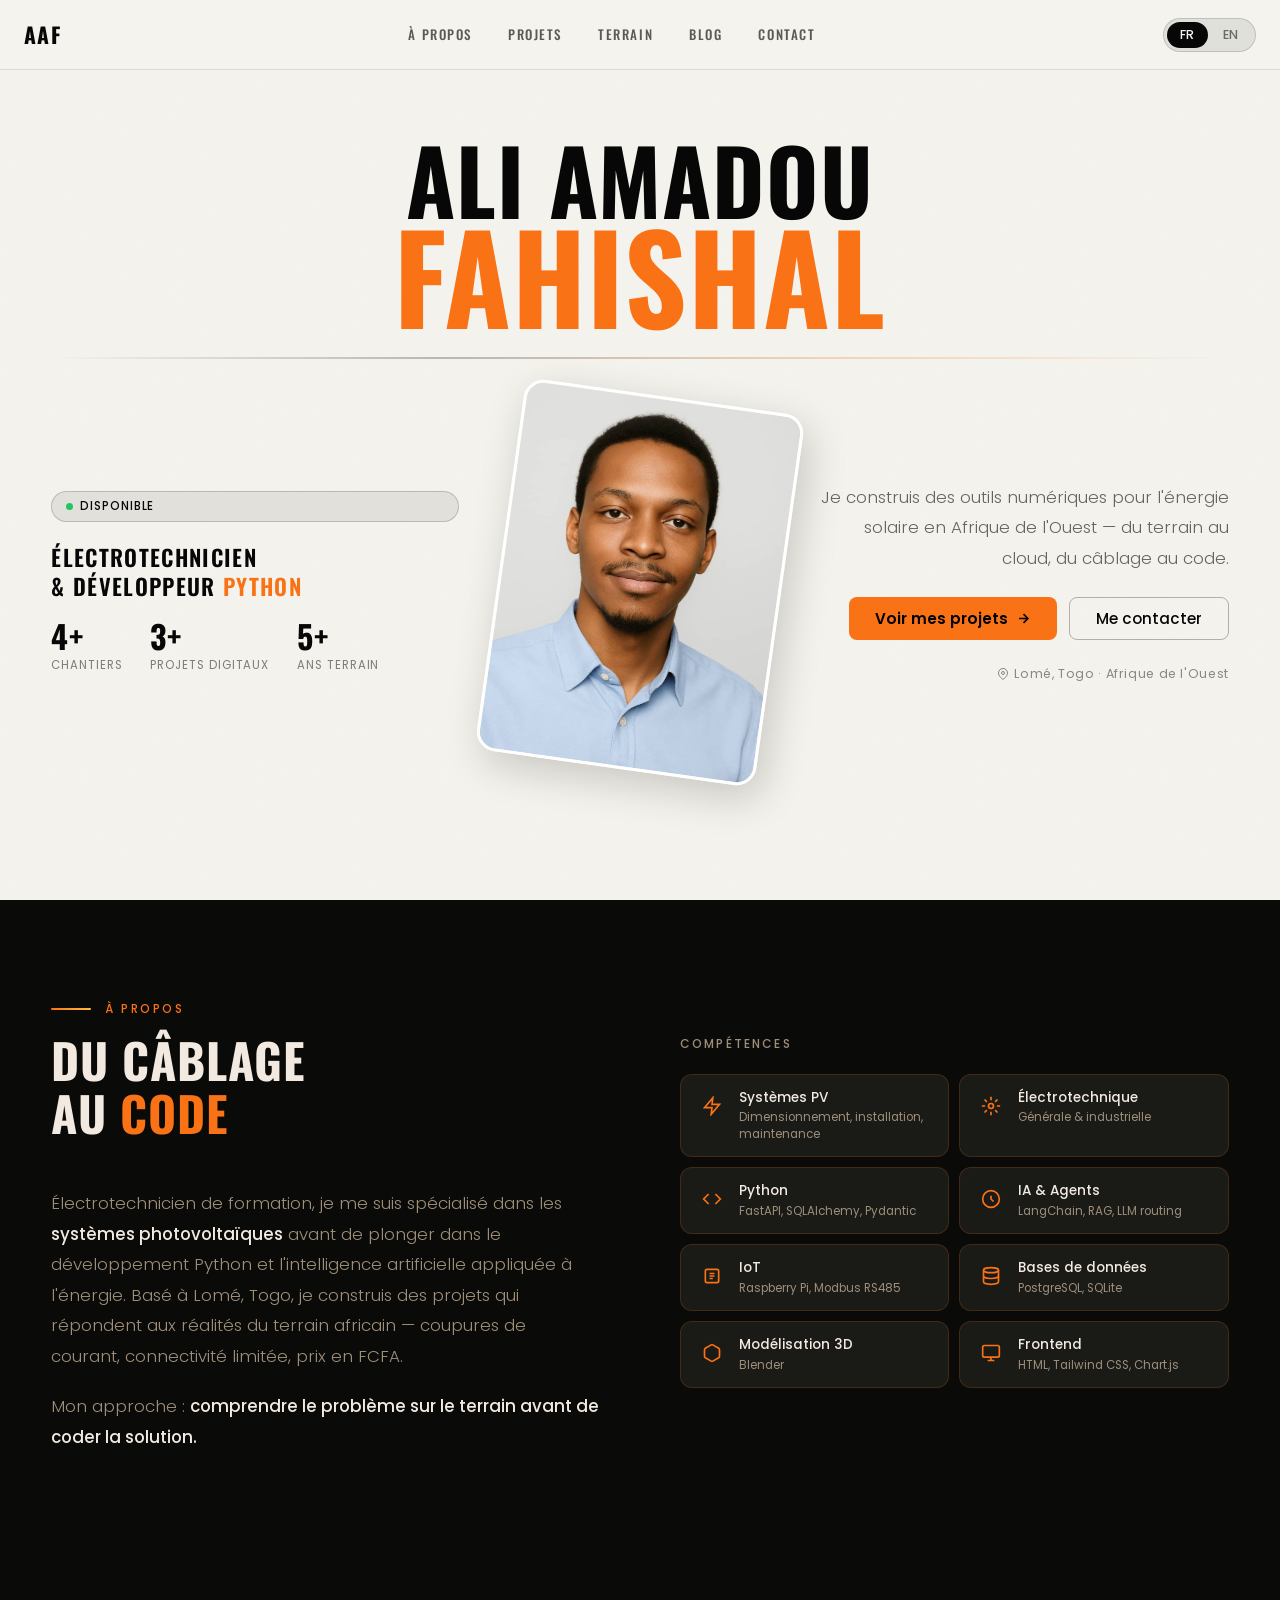
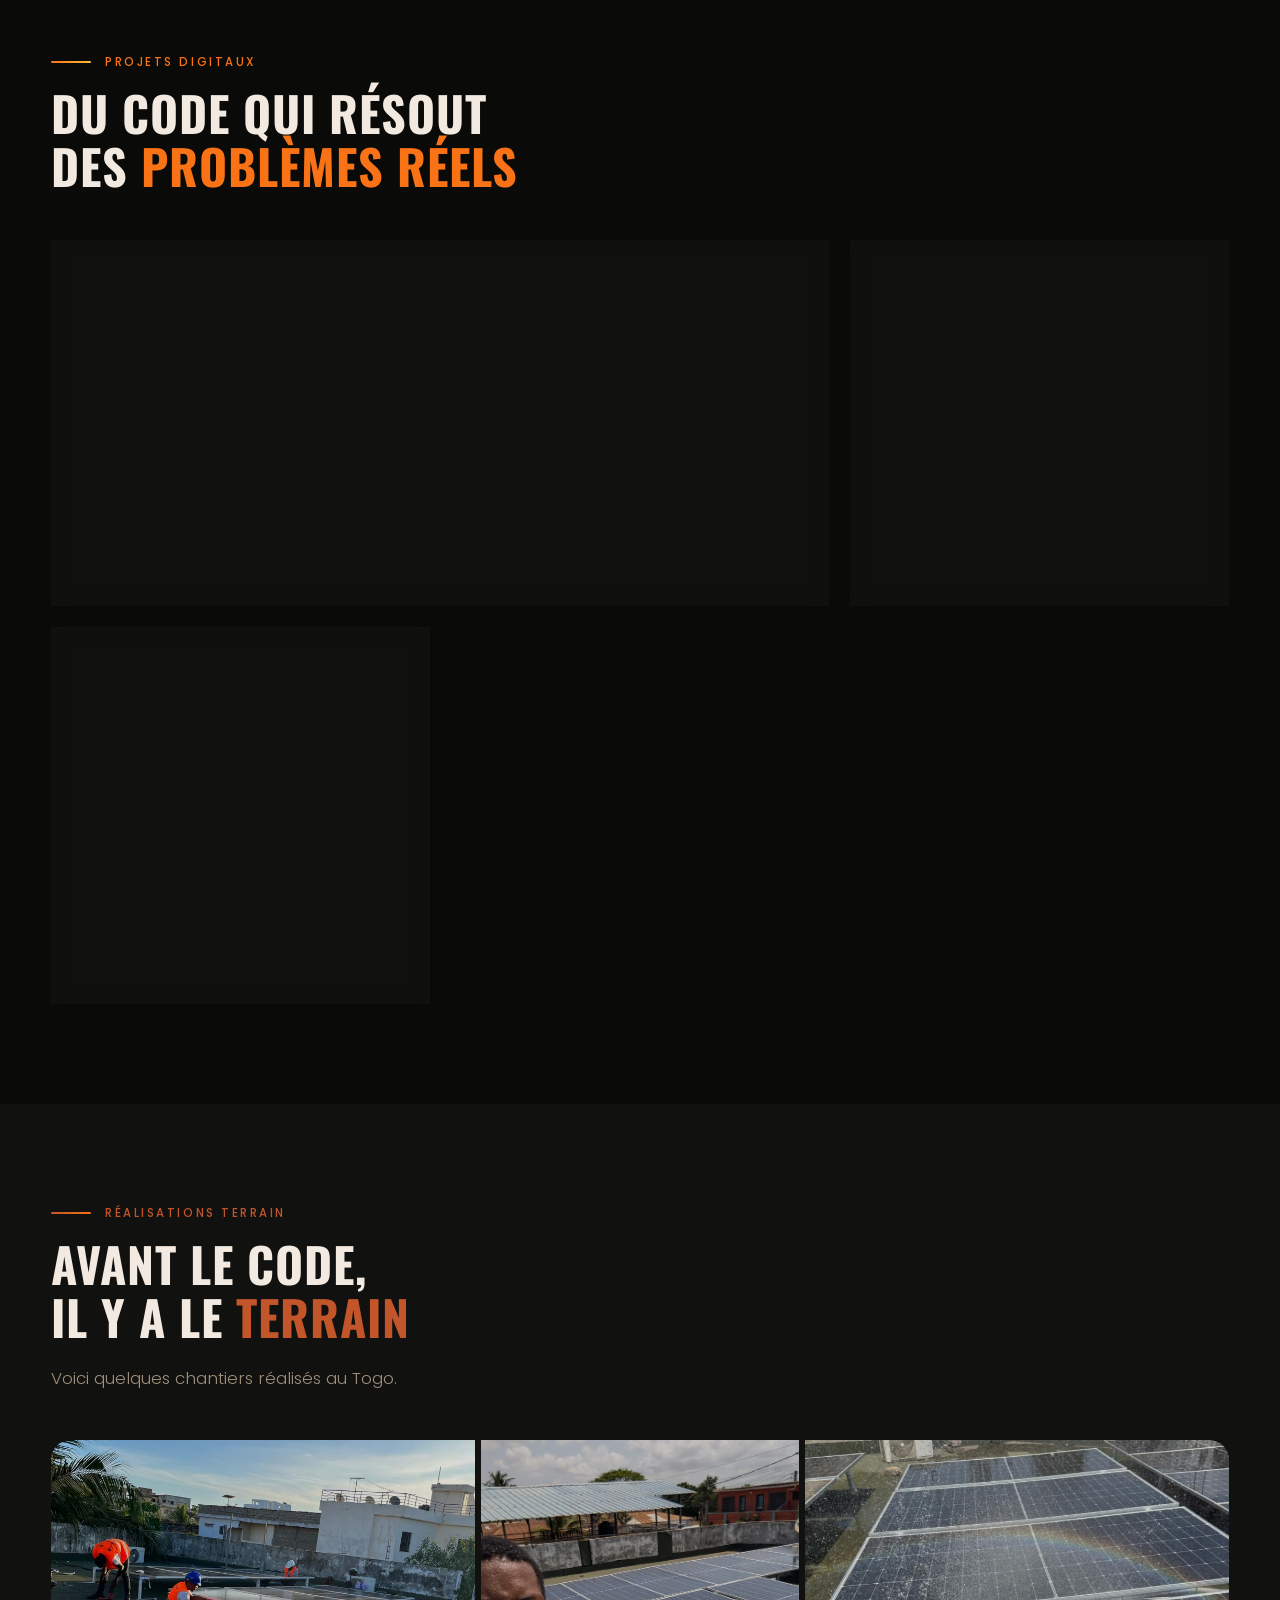
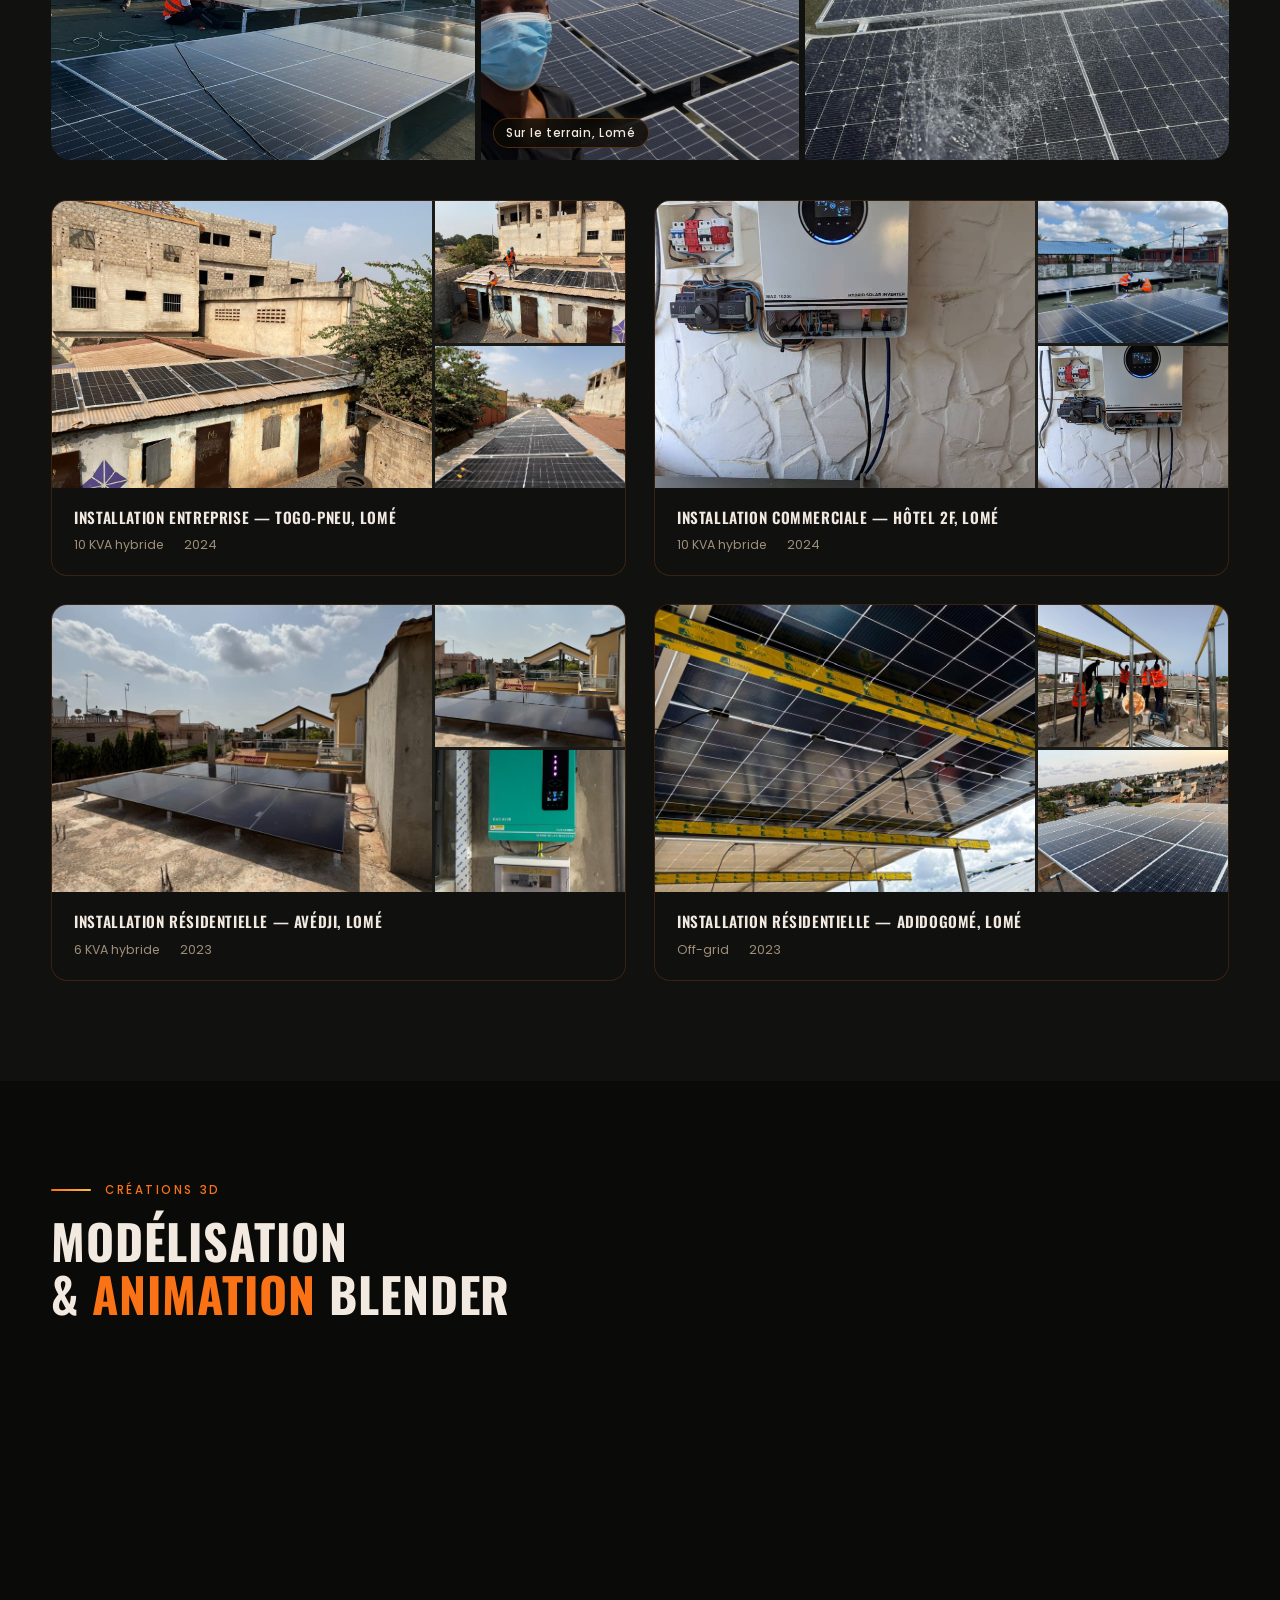
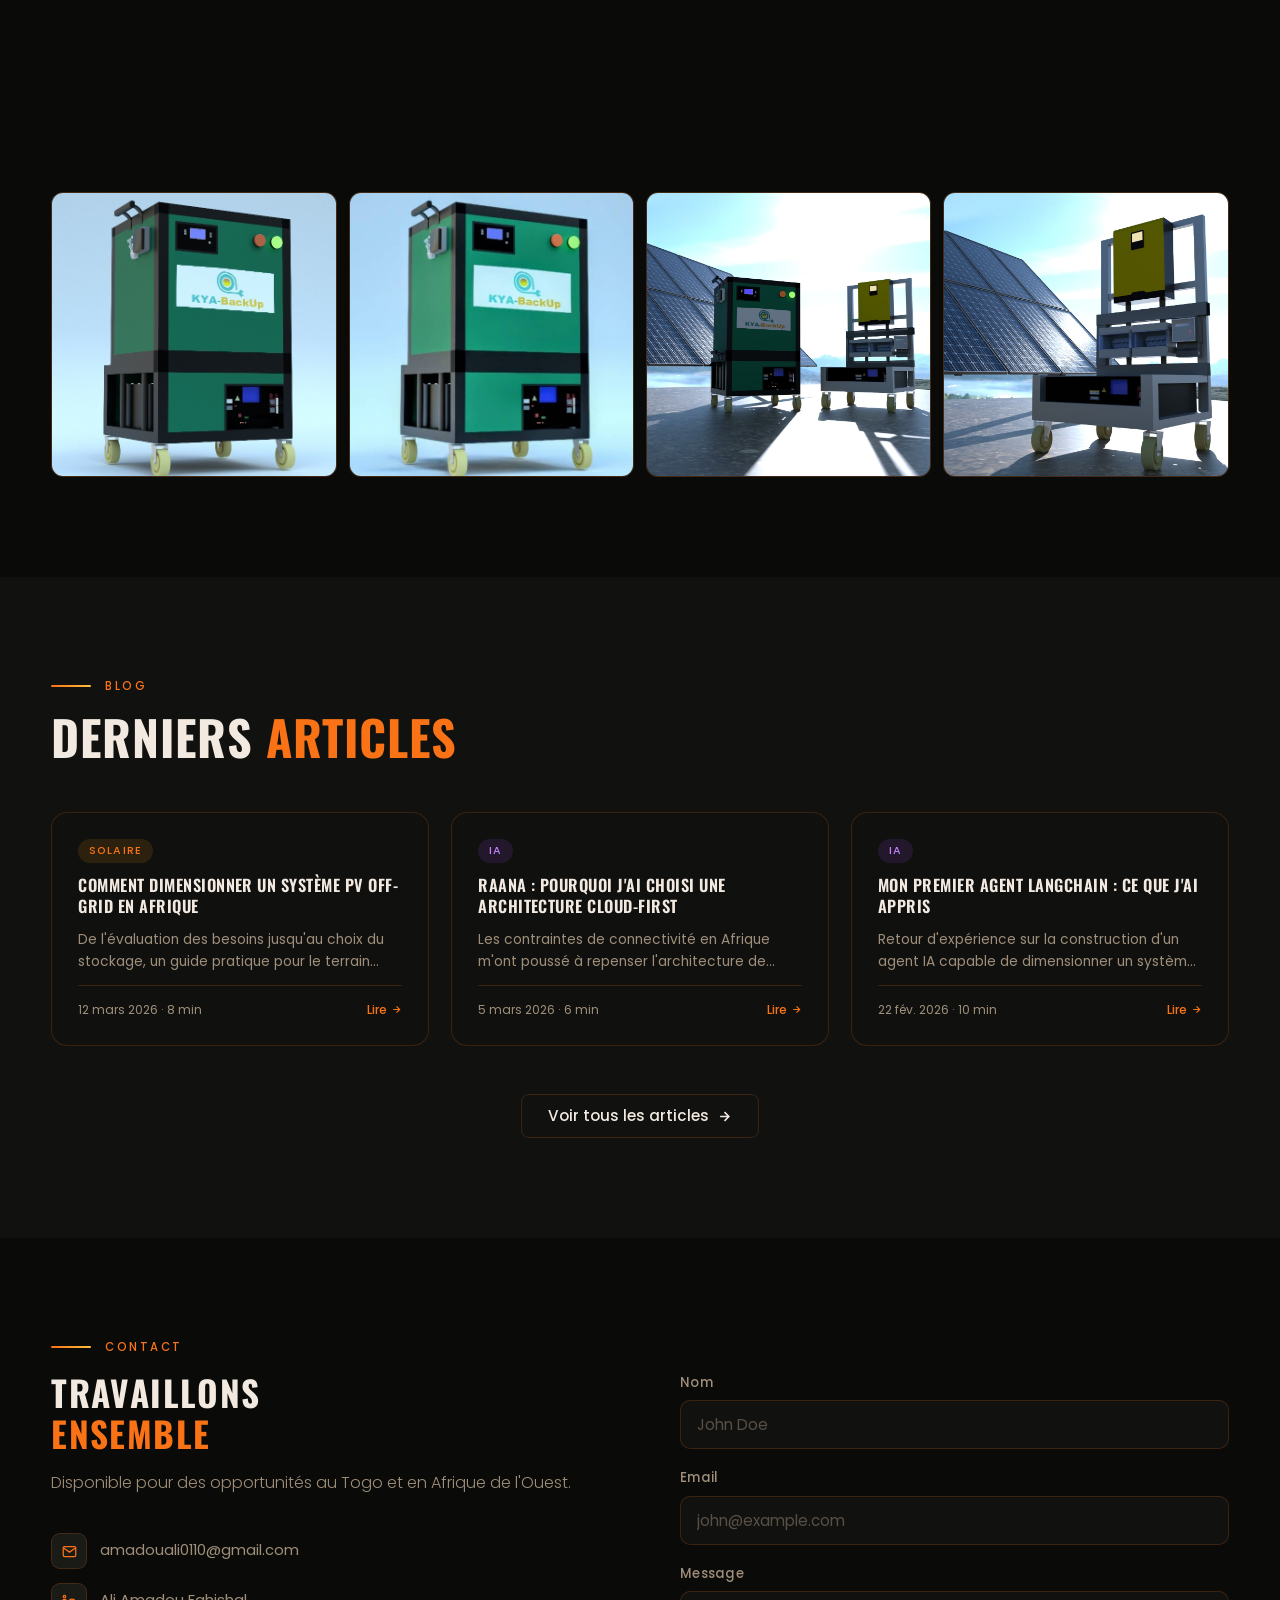
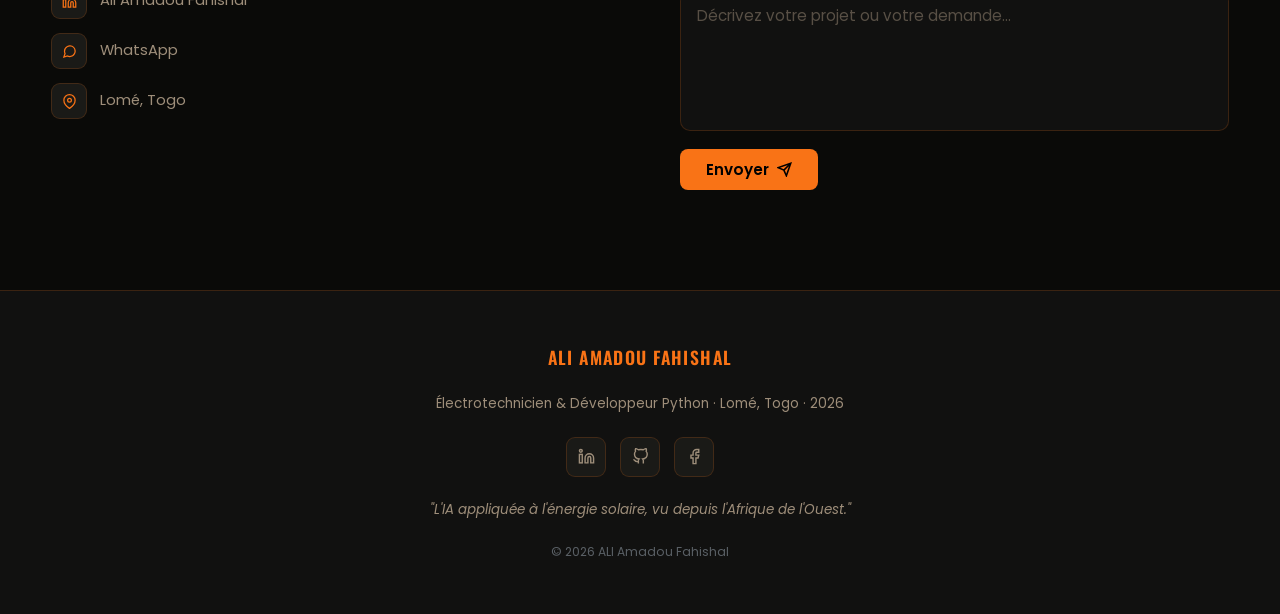
==== index.html @ b17b0069 "Refonte complète — design Nino, reorganisation assets - Design hero inspiré Nino : fond crème #F4F3E" ====
<!DOCTYPE html>
<html lang="fr">
<head>
  <meta charset="UTF-8">
  <meta name="viewport" content="width=device-width, initial-scale=1.0">
  <title>ALI Amadou Fahishal — Électrotechnicien & Développeur Python</title>
  <meta name="description" content="Portfolio de ALI Amadou Fahishal, électrotechnicien spécialisé en systèmes photovoltaïques et développeur Python/IA basé à Lomé, Togo.">
  <meta name="author" content="ALI Amadou Fahishal">
  <link rel="preconnect" href="https://fonts.googleapis.com">
  <link rel="preconnect" href="https://fonts.gstatic.com" crossorigin>
  <link href="https://fonts.googleapis.com/css2?family=Oswald:wght@400;500;600;700&family=Poppins:ital,wght@0,300;0,400;0,500;1,300&display=swap" rel="stylesheet">
  <link rel="stylesheet" href="assets/css/style.css">
  <link rel="icon" href="data:image/svg+xml,<svg xmlns='http://www.w3.org/2000/svg' viewBox='0 0 100 100'><text y='.9em' font-size='90'>⚡</text></svg>">
</head>
<body class="lang-fr">

  <!-- ======================================================
       NAVIGATION
       ====================================================== -->
  <nav class="nav" role="navigation" aria-label="Navigation principale">
    <div class="nav__inner">

      <a href="index.html" class="nav__logo" aria-label="Accueil ALI.AF">AAF</a>

      <!-- Liens desktop -->
      <ul class="nav__links" role="list">
        <li><a href="#about"    class="nav__link"><span class="fr">À propos</span><span class="en">About</span></a></li>
        <li><a href="#projects" class="nav__link"><span class="fr">Projets</span><span class="en">Projects</span></a></li>
        <li><a href="#terrain"  class="nav__link"><span class="fr">Terrain</span><span class="en">Field</span></a></li>
        <li><a href="blog.html" class="nav__link">Blog</a></li>
        <li><a href="#contact"  class="nav__link">Contact</a></li>
      </ul>

      <!-- Contrôles droits : langue + hamburger -->
      <div class="nav__actions">
        <div class="lang-toggle" role="group" aria-label="Choix de langue">
          <button class="lang-toggle__btn" data-lang="fr" aria-pressed="true">FR</button>
          <button class="lang-toggle__btn" data-lang="en" aria-pressed="false">EN</button>
        </div>
        <button class="nav__hamburger" aria-label="Ouvrir le menu" aria-expanded="false" aria-controls="mobile-menu">
          <span></span>
          <span></span>
          <span></span>
        </button>
      </div>

    </div>
  </nav>

  <!-- Menu mobile -->
  <div class="nav__mobile" id="mobile-menu" role="navigation" aria-label="Menu mobile">
    <a href="#about"    class="nav__link"><span class="fr">À propos</span><span class="en">About</span></a>
    <a href="#projects" class="nav__link"><span class="fr">Projets</span><span class="en">Projects</span></a>
    <a href="#terrain"  class="nav__link"><span class="fr">Terrain</span><span class="en">Field</span></a>
    <a href="blog.html" class="nav__link">Blog</a>
    <a href="#contact"  class="nav__link">Contact</a>
  </div>

  <main>

    <!-- ====================================================
         1. HERO
         ==================================================== -->
    <section id="hero" aria-label="Introduction">
      <div class="hero__visual" aria-hidden="true"></div>

      <div class="hero__container">

        <!-- NOM GÉANT centré — inspiré Nino -->
        <div class="hero__name-wrap">
          <h1 class="hero__name">
            <span class="hero__name-l1">ALI Amadou</span>
            <span class="hero__name-l2">Fahishal</span>
          </h1>
        </div>

        <!-- 3 colonnes : infos gauche | photo centre | desc droite -->
        <div class="hero__cols">

          <!-- Colonne gauche : badge + titre + stats -->
          <div class="hero__col hero__col--left">
            <span class="badge">
              <span class="dot" aria-hidden="true"></span>
              <span class="fr">Disponible</span>
              <span class="en">Available</span>
            </span>
            <p class="hero__role fr">Électrotechnicien<br>&amp; Développeur <span class="accent">Python</span></p>
            <p class="hero__role en">Electrical Engineer<br>&amp; Python <span class="accent">Developer</span></p>
            <div class="hero__stats" role="list">
              <div class="hero__stat" role="listitem">
                <div class="hero__stat-value">4+</div>
                <div class="hero__stat-label"><span class="fr">Chantiers</span><span class="en">Field projects</span></div>
              </div>
              <div class="hero__stat" role="listitem">
                <div class="hero__stat-value">3+</div>
                <div class="hero__stat-label"><span class="fr">Projets digitaux</span><span class="en">Digital projects</span></div>
              </div>
              <div class="hero__stat" role="listitem">
                <div class="hero__stat-value">5+</div>
                <div class="hero__stat-label"><span class="fr">Ans terrain</span><span class="en">Field years</span></div>
              </div>
            </div>
          </div>

          <!-- Colonne centre : photo portrait -->
          <div class="hero__col hero__col--center">
            <div class="hero__portrait">
              <img src="assets/images/profil.png"
                   alt="ALI Amadou Fahishal — Électrotechnicien &amp; Développeur Python"
                   loading="eager">
            </div>
          </div>

          <!-- Colonne droite : description + CTA -->
          <div class="hero__col hero__col--right">
            <p class="hero__subtitle">
              <span class="fr">Je construis des outils numériques pour l'énergie solaire en Afrique de l'Ouest — du terrain au cloud, du câblage au code.</span>
              <span class="en">I build digital tools for solar energy in West Africa — from the field to the cloud, from wiring to code.</span>
            </p>
            <div class="hero__actions">
              <a href="#projects" class="btn btn-primary">
                <span class="fr">Voir mes projets</span>
                <span class="en">View my projects</span>
                <svg width="15" height="15" viewBox="0 0 24 24" fill="none" stroke="currentColor" stroke-width="2.5" aria-hidden="true"><path d="M5 12h14M12 5l7 7-7 7"/></svg>
              </a>
              <a href="#contact" class="btn btn-secondary">
                <span class="fr">Me contacter</span>
                <span class="en">Contact me</span>
              </a>
            </div>
            <p class="hero__location">
              <svg width="12" height="12" viewBox="0 0 24 24" fill="none" stroke="currentColor" stroke-width="2" aria-hidden="true"><path d="M21 10c0 7-9 13-9 13s-9-6-9-13a9 9 0 0118 0z"/><circle cx="12" cy="10" r="3"/></svg>
              Lomé, Togo · Afrique de l'Ouest
            </p>
          </div>

        </div><!-- /.hero__cols -->

      </div>
    </section>

    <!-- ====================================================
         2. À PROPOS
         ==================================================== -->
    <section id="about" aria-label="À propos">
      <div class="container">

        <p class="section-label fade-up">
          <span class="fr">À propos</span>
          <span class="en">About</span>
        </p>

        <div class="about__grid">

          <!-- Texte de présentation -->
          <div>
            <h2 class="section-title fade-up">
              <span class="fr">Du câblage<br>au <span style="color:var(--orange)">code</span></span>
              <span class="en">From wiring<br>to <span style="color:var(--orange)">code</span></span>
            </h2>
            <div class="about__text fade-up">
              <p class="fr">Électrotechnicien de formation, je me suis spécialisé dans les <strong>systèmes photovoltaïques</strong> avant de plonger dans le développement Python et l'intelligence artificielle appliquée à l'énergie. Basé à Lomé, Togo, je construis des projets qui répondent aux réalités du terrain africain — coupures de courant, connectivité limitée, prix en FCFA.</p>
              <p class="fr">Mon approche : <strong>comprendre le problème sur le terrain avant de coder la solution.</strong></p>
              <p class="en">Trained as an electrical engineer, I specialized in <strong>photovoltaic systems</strong> before diving into Python development and AI applied to energy. Based in Lomé, Togo, I build projects that address African field realities — power cuts, limited connectivity, prices in CFA francs.</p>
              <p class="en">My approach: <strong>understand the problem in the field before coding the solution.</strong></p>
            </div>
          </div>

          <!-- Grille de compétences -->
          <div class="fade-up">
            <p class="about__skills-title">
              <span class="fr">Compétences</span>
              <span class="en">Skills</span>
            </p>
            <div class="skills-grid">

              <div class="skill-card">
                <span class="skill-card__icon" aria-hidden="true">
                  <svg width="20" height="20" viewBox="0 0 24 24" fill="none" stroke="currentColor" stroke-width="2"><path d="M13 2L3 14h9l-1 8 10-12h-9l1-8z"/></svg>
                </span>
                <div>
                  <div class="skill-card__name"><span class="fr">Systèmes PV</span><span class="en">PV Systems</span></div>
                  <div class="skill-card__sub"><span class="fr">Dimensionnement, installation, maintenance</span><span class="en">Sizing, installation, maintenance</span></div>
                </div>
              </div>

              <div class="skill-card">
                <span class="skill-card__icon" aria-hidden="true">
                  <svg width="20" height="20" viewBox="0 0 24 24" fill="none" stroke="currentColor" stroke-width="2"><circle cx="12" cy="12" r="3"/><path d="M12 1v4M12 19v4M4.22 4.22l2.83 2.83M16.95 16.95l2.83 2.83M1 12h4M19 12h4M4.22 19.78l2.83-2.83M16.95 7.05l2.83-2.83"/></svg>
                </span>
                <div>
                  <div class="skill-card__name"><span class="fr">Électrotechnique</span><span class="en">Electrical Eng.</span></div>
                  <div class="skill-card__sub"><span class="fr">Générale &amp; industrielle</span><span class="en">General &amp; industrial</span></div>
                </div>
              </div>

              <div class="skill-card">
                <span class="skill-card__icon" aria-hidden="true">
                  <svg width="20" height="20" viewBox="0 0 24 24" fill="none" stroke="currentColor" stroke-width="2"><polyline points="16 18 22 12 16 6"/><polyline points="8 6 2 12 8 18"/></svg>
                </span>
                <div>
                  <div class="skill-card__name">Python</div>
                  <div class="skill-card__sub">FastAPI, SQLAlchemy, Pydantic</div>
                </div>
              </div>

              <div class="skill-card">
                <span class="skill-card__icon" aria-hidden="true">
                  <svg width="20" height="20" viewBox="0 0 24 24" fill="none" stroke="currentColor" stroke-width="2"><path d="M12 2a10 10 0 100 20 10 10 0 000-20z"/><path d="M12 8v4l3 3"/></svg>
                </span>
                <div>
                  <div class="skill-card__name">IA &amp; Agents</div>
                  <div class="skill-card__sub">LangChain, RAG, LLM routing</div>
                </div>
              </div>

              <div class="skill-card">
                <span class="skill-card__icon" aria-hidden="true">
                  <svg width="20" height="20" viewBox="0 0 24 24" fill="none" stroke="currentColor" stroke-width="2"><rect x="4" y="4" width="16" height="16" rx="2"/><path d="M9 9h6M9 12h6M9 15h4"/></svg>
                </span>
                <div>
                  <div class="skill-card__name">IoT</div>
                  <div class="skill-card__sub">Raspberry Pi, Modbus RS485</div>
                </div>
              </div>

              <div class="skill-card">
                <span class="skill-card__icon" aria-hidden="true">
                  <svg width="20" height="20" viewBox="0 0 24 24" fill="none" stroke="currentColor" stroke-width="2"><ellipse cx="12" cy="5" rx="9" ry="3"/><path d="M21 12c0 1.66-4 3-9 3s-9-1.34-9-3"/><path d="M3 5v14c0 1.66 4 3 9 3s9-1.34 9-3V5"/></svg>
                </span>
                <div>
                  <div class="skill-card__name"><span class="fr">Bases de données</span><span class="en">Databases</span></div>
                  <div class="skill-card__sub">PostgreSQL, SQLite</div>
                </div>
              </div>

              <div class="skill-card">
                <span class="skill-card__icon" aria-hidden="true">
                  <svg width="20" height="20" viewBox="0 0 24 24" fill="none" stroke="currentColor" stroke-width="2"><path d="M21 16V8a2 2 0 00-1-1.73l-7-4a2 2 0 00-2 0l-7 4A2 2 0 003 8v8a2 2 0 001 1.73l7 4a2 2 0 002 0l7-4A2 2 0 0021 16z"/></svg>
                </span>
                <div>
                  <div class="skill-card__name"><span class="fr">Modélisation 3D</span><span class="en">3D Modeling</span></div>
                  <div class="skill-card__sub">Blender</div>
                </div>
              </div>

              <div class="skill-card">
                <span class="skill-card__icon" aria-hidden="true">
                  <svg width="20" height="20" viewBox="0 0 24 24" fill="none" stroke="currentColor" stroke-width="2"><rect x="2" y="3" width="20" height="14" rx="2"/><path d="M8 21h8M12 17v4"/></svg>
                </span>
                <div>
                  <div class="skill-card__name">Frontend</div>
                  <div class="skill-card__sub">HTML, Tailwind CSS, Chart.js</div>
                </div>
              </div>

            </div>
          </div>

        </div>
      </div>
    </section>

    <!-- ====================================================
         3. PROJETS DIGITAUX
         ==================================================== -->
    <section id="projects" aria-label="Projets digitaux">
      <div class="container">

        <p class="section-label fade-up">
          <span class="fr">Projets digitaux</span>
          <span class="en">Digital Projects</span>
        </p>
        <h2 class="section-title fade-up">
          <span class="fr">Du code qui résout<br>des <span style="color:var(--orange)">problèmes réels</span></span>
          <span class="en">Code that solves<br><span style="color:var(--orange)">real problems</span></span>
        </h2>

        <div class="projects-grid">

          <!-- Carte vedette — RAANA (2 colonnes) -->
          <article class="card project-card project-card--featured fade-up">
            <div class="project-card__header">
              <div class="project-icon" aria-hidden="true">
                <svg width="22" height="22" viewBox="0 0 24 24" fill="none" stroke="currentColor" stroke-width="2"><path d="M22 12h-4l-3 9L9 3l-3 9H2"/></svg>
              </div>
              <span class="badge">
                <span class="fr">IoT SaaS · En développement</span>
                <span class="en">IoT SaaS · In development</span>
              </span>
            </div>
            <h3 class="project-card__title">Raana Africa</h3>
            <p class="project-card__desc">
              <span class="fr">Plateforme de monitoring solaire et maintenance prédictive pour techniciens en Afrique de l'Ouest. Collecte de données temps réel depuis les onduleurs via Modbus RS485, tableaux de bord analytiques et alertes intelligentes.</span>
              <span class="en">Solar monitoring platform and predictive maintenance for technicians in West Africa. Real-time data collection from inverters via Modbus RS485, analytical dashboards and smart alerts.</span>
            </p>
            <div class="project-card__stack">
              <span class="stack-tag">FastAPI</span>
              <span class="stack-tag">PostgreSQL</span>
              <span class="stack-tag">Raspberry Pi</span>
              <span class="stack-tag">Modbus RS485</span>
              <span class="stack-tag">Scikit-learn</span>
            </div>
            <div class="project-card__links">
              <span class="project-link project-link--soon" aria-label="Démo bientôt disponible">
                <span class="fr">Bientôt</span><span class="en">Coming soon</span>
              </span>
              <a href="https://github.com/ali-fahishal" class="project-link" target="_blank" rel="noopener noreferrer">
                GitHub
                <svg width="13" height="13" viewBox="0 0 24 24" fill="none" stroke="currentColor" stroke-width="2.5" aria-hidden="true"><path d="M5 12h14M12 5l7 7-7 7"/></svg>
              </a>
            </div>
          </article>

          <!-- Carte — Agent PV -->
          <article class="card project-card fade-up">
            <div class="project-card__header">
              <div class="project-icon project-icon--purple" aria-hidden="true">
                <svg width="22" height="22" viewBox="0 0 24 24" fill="none" stroke="currentColor" stroke-width="2"><circle cx="12" cy="12" r="3"/><path d="M12 1v4M12 19v4M4.22 4.22l2.83 2.83M16.95 16.95l2.83 2.83M1 12h4M19 12h4M4.22 19.78l2.83-2.83M16.95 7.05l2.83-2.83"/></svg>
              </div>
              <span class="badge badge--purple">
                <span class="fr">IA · En développement</span>
                <span class="en">AI · In development</span>
              </span>
            </div>
            <h3 class="project-card__title">Agent PV</h3>
            <p class="project-card__desc">
              <span class="fr">Agent IA pour le dimensionnement de systèmes photovoltaïques. Routing hybride : Ollama → Groq → Claude Sonnet selon la complexité de la requête.</span>
              <span class="en">AI agent for photovoltaic system sizing. Hybrid routing: Ollama → Groq → Claude Sonnet based on query complexity.</span>
            </p>
            <div class="project-card__stack">
              <span class="stack-tag">FastAPI</span>
              <span class="stack-tag">LangChain</span>
              <span class="stack-tag">RAG</span>
              <span class="stack-tag">ChromaDB</span>
            </div>
            <div class="project-card__links">
              <a href="https://github.com/ali-fahishal" class="project-link" target="_blank" rel="noopener noreferrer">
                GitHub
                <svg width="13" height="13" viewBox="0 0 24 24" fill="none" stroke="currentColor" stroke-width="2.5" aria-hidden="true"><path d="M5 12h14M12 5l7 7-7 7"/></svg>
              </a>
            </div>
          </article>

          <!-- Carte — SolarDim Pro -->
          <article class="card project-card fade-up">
            <div class="project-card__header">
              <div class="project-icon project-icon--green" aria-hidden="true">
                <svg width="22" height="22" viewBox="0 0 24 24" fill="none" stroke="currentColor" stroke-width="2"><circle cx="12" cy="12" r="5"/><path d="M12 1v2M12 21v2M4.22 4.22l1.42 1.42M18.36 18.36l1.42 1.42M1 12h2M21 12h2M4.22 19.78l1.42-1.42M18.36 5.64l1.42-1.42"/></svg>
              </div>
              <span class="badge badge--green">Proof of concept</span>
            </div>
            <h3 class="project-card__title">Raana-Dim</h3>
            <p class="project-card__desc">
              <span class="fr">Outil de dimensionnement PV avec analyse de factures CEET par vision IA et données météo PVGIS.</span>
              <span class="en">PV sizing tool with CEET invoice analysis via AI vision and PVGIS weather data.</span>
            </p>
            <div class="project-card__stack">
              <span class="stack-tag">Streamlit</span>
              <span class="stack-tag">LangGraph</span>
              <span class="stack-tag">Groq</span>
              <span class="stack-tag">PVGIS API</span>
            </div>
            <div class="project-card__links">
              <span class="project-link project-link--soon" aria-label="Démo bientôt disponible">
                <span class="fr">Bientôt</span><span class="en">Coming soon</span>
              </span>
              <a href="https://github.com/ali-fahishal" class="project-link" target="_blank" rel="noopener noreferrer">
                GitHub
                <svg width="13" height="13" viewBox="0 0 24 24" fill="none" stroke="currentColor" stroke-width="2.5" aria-hidden="true"><path d="M5 12h14M12 5l7 7-7 7"/></svg>
              </a>
            </div>
          </article>

        </div>
      </div>
    </section>

    <!-- ====================================================
         4. RÉALISATIONS TERRAIN
         ==================================================== -->
    <section id="terrain" aria-label="Réalisations terrain">
      <div class="container">

        <p class="section-label fade-up">
          <span class="fr">Réalisations terrain</span>
          <span class="en">Field Work</span>
        </p>
        <h2 class="section-title fade-up">
          <span class="fr">Avant le code,<br>il y a le <span style="color:var(--orange)">terrain</span></span>
          <span class="en">Before the code,<br>there's the <span style="color:var(--orange)">field</span></span>
        </h2>
        <p class="terrain__intro fade-up">
          <span class="fr">Voici quelques chantiers réalisés au Togo.</span>
          <span class="en">Here are some projects completed in Togo.</span>
        </p>

        <!-- Bannière terrain — coucher de soleil + portrait -->
        <div class="terrain__banner fade-up">
          <div class="terrain__banner-photo">
            <img src="assets/images/terrain/equipe-montage-palmier.jpg"
                 alt="Équipe au travail sur un chantier solaire à Lomé"
                 loading="lazy">
          </div>
          <div class="terrain__banner-photo terrain__banner-photo--portrait">
            <img src="assets/images/terrain/portrait-chantier.jpg"
                 alt="Ali Amadou Fahishal sur chantier solaire"
                 loading="lazy">
            <div class="terrain__banner-label">
              <span class="fr">Sur le terrain, Lomé</span>
              <span class="en">In the field, Lomé</span>
            </div>
          </div>
          <div class="terrain__banner-photo">
            <img src="assets/images/terrain/nettoyage-arc-en-ciel.jpg"
                 alt="Nettoyage de panneaux solaires avec arc-en-ciel"
                 loading="lazy">
          </div>
        </div>

        <div class="chantiers-grid">

          <!-- Chantier 1 — TOGO-Pneu -->
          <article class="chantier-card fade-up">
            <div class="chantier-card__gallery" aria-label="Galerie photos Togo-Pneu">
              <div class="chantier-card__gallery-item">
                <img src="assets/images/solaires/togopneu/projetTogopneu1.jpg"
                     alt="Installation solaire Togo-Pneu — vue principale"
                     data-lightbox="assets/images/solaires/togopneu/projetTogopneu1.jpg"
                     loading="lazy">
              </div>
              <div class="chantier-card__gallery-item">
                <img src="assets/images/solaires/togopneu/projettogopneu2.jpg"
                     alt="Installation solaire Togo-Pneu — détail"
                     data-lightbox="assets/images/solaires/togopneu/projettogopneu2.jpg"
                     loading="lazy">
              </div>
              <div class="chantier-card__gallery-item">
                <img src="assets/images/solaires/togopneu/projettogopneu3.jpg"
                     alt="Installation solaire Togo-Pneu — armoire électrique"
                     data-lightbox="assets/images/solaires/togopneu/projettogopneu3.jpg"
                     loading="lazy">
              </div>
            </div>
            <div class="chantier-card__info">
              <h3 class="chantier-card__title">
                <span class="fr">Installation entreprise — TOGO-Pneu, Lomé</span>
                <span class="en">Company installation — TOGO-Pneu, Lomé</span>
              </h3>
              <div class="chantier-card__meta">
                <span>10 KVA hybride</span>
                <span>2024</span>
              </div>
            </div>
          </article>

          <!-- Chantier 2 — Hôtel 2F -->
          <article class="chantier-card fade-up">
            <div class="chantier-card__gallery" aria-label="Galerie photos Hôtel 2F">
              <div class="chantier-card__gallery-item">
                <img src="assets/images/solaires/hotel2F/img-acceuil.jpg"
                     alt="Installation solaire Hôtel 2F — vue principale"
                     data-lightbox="assets/images/solaires/hotel2F/img-acceuil.jpg"
                     loading="lazy">
              </div>
              <div class="chantier-card__gallery-item">
                <img src="assets/images/solaires/hotel2F/img-acceuil1.jpg"
                     alt="Installation solaire Hôtel 2F — panneaux"
                     data-lightbox="assets/images/solaires/hotel2F/img-acceuil1.jpg"
                     loading="lazy">
              </div>
              <div class="chantier-card__gallery-item">
                <img src="assets/images/solaires/hotel2F/projethotel2F2.jpg"
                     alt="Installation solaire Hôtel 2F — détail onduleur"
                     data-lightbox="assets/images/solaires/hotel2F/projethotel2F2.jpg"
                     loading="lazy">
              </div>
            </div>
            <div class="chantier-card__info">
              <h3 class="chantier-card__title">
                <span class="fr">Installation commerciale — Hôtel 2F, Lomé</span>
                <span class="en">Commercial installation — Hotel 2F, Lomé</span>
              </h3>
              <div class="chantier-card__meta">
                <span>10 KVA hybride</span>
                <span>2024</span>
              </div>
            </div>
          </article>

          <!-- Chantier 3 — Avédji -->
          <article class="chantier-card fade-up">
            <div class="chantier-card__gallery" aria-label="Galerie photos Avédji">
              <div class="chantier-card__gallery-item">
                <img src="assets/images/solaires/avedji/projetAvedi1.jpg"
                     alt="Installation résidentielle Avédji — vue principale"
                     data-lightbox="assets/images/solaires/avedji/projetAvedi1.jpg"
                     loading="lazy">
              </div>
              <div class="chantier-card__gallery-item">
                <img src="assets/images/solaires/avedji/projetAvedji2.jpg"
                     alt="Installation résidentielle Avédji — panneaux sur toit"
                     data-lightbox="assets/images/solaires/avedji/projetAvedji2.jpg"
                     loading="lazy">
              </div>
              <div class="chantier-card__gallery-item">
                <img src="assets/images/solaires/avedji/projetAvedji3.jpg"
                     alt="Installation résidentielle Avédji — armoire"
                     data-lightbox="assets/images/solaires/avedji/projetAvedji3.jpg"
                     loading="lazy">
              </div>
            </div>
            <div class="chantier-card__info">
              <h3 class="chantier-card__title">
                <span class="fr">Installation résidentielle — Avédji, Lomé</span>
                <span class="en">Residential installation — Avédji, Lomé</span>
              </h3>
              <div class="chantier-card__meta">
                <span>6 KVA hybride</span>
                <span>2023</span>
              </div>
            </div>
          </article>

          <!-- Chantier 4 — Adidogomé -->
          <article class="chantier-card fade-up">
            <div class="chantier-card__gallery" aria-label="Galerie photos Adidogomé">
              <div class="chantier-card__gallery-item">
                <img src="assets/images/solaires/adidogome/projetadidogome1.jpg"
                     alt="Installation résidentielle Adidogomé — vue principale"
                     data-lightbox="assets/images/solaires/adidogome/projetadidogome1.jpg"
                     loading="lazy">
              </div>
              <div class="chantier-card__gallery-item">
                <img src="assets/images/solaires/adidogome/projetadidogome2.jpg"
                     alt="Installation résidentielle Adidogomé — détail"
                     data-lightbox="assets/images/solaires/adidogome/projetadidogome2.jpg"
                     loading="lazy">
              </div>
              <div class="chantier-card__gallery-item">
                <img src="assets/images/solaires/zanguera/projetzanguera1.jpg"
                     alt="Installation Zanguera — vue terrain"
                     data-lightbox="assets/images/solaires/zanguera/projetzanguera1.jpg"
                     loading="lazy">
              </div>
            </div>
            <div class="chantier-card__info">
              <h3 class="chantier-card__title">
                <span class="fr">Installation résidentielle — Adidogomé, Lomé</span>
                <span class="en">Residential installation — Adidogomé, Lomé</span>
              </h3>
              <div class="chantier-card__meta">
                <span>Off-grid</span>
                <span>2023</span>
              </div>
            </div>
          </article>

        </div>
      </div>
    </section>

    <!-- ====================================================
         5. CRÉATIONS 3D
         ==================================================== -->
    <section id="creations3d" aria-label="Créations 3D">
      <div class="container">

        <p class="section-label fade-up">
          <span class="fr">Créations 3D</span>
          <span class="en">3D Creations</span>
        </p>
        <h2 class="section-title fade-up">
          <span class="fr">Modélisation<br>&amp; <span style="color:var(--orange)">Animation</span> Blender</span>
          <span class="en">3D Modeling<br>&amp; <span style="color:var(--orange)">Animation</span></span>
        </h2>

        <!-- Vidéos -->
        <div class="creations-layout">

          <!-- Vidéo 1 — KYA-BackUp demo -->
          <div class="video-card fade-up">
            <video class="video-card__video" autoplay muted loop playsinline>
              <source src="assets/videos/kya-backup-demo-1.mp4" type="video/mp4">
            </video>
            <div class="video-card__info">
              <h3 class="video-card__title">
                <span class="fr">KYA-BackUp — Animation 3D</span>
                <span class="en">KYA-BackUp — 3D Animation</span>
              </h3>
              <p class="video-card__desc">
                <span class="fr">Modélisation Blender d'un système de backup solaire portable sur roulettes — conçu pour les entreprises togolaises face aux coupures d'électricité.</span>
                <span class="en">Blender modeling of a portable solar backup system on wheels — designed for Togolese businesses facing power outages.</span>
              </p>
            </div>
          </div>

          <!-- Vidéo 2 — KYA-BackUp vue extérieure -->
          <div class="video-card fade-up">
            <video class="video-card__video" autoplay muted loop playsinline>
              <source src="assets/videos/kya-backup-demo-2.mp4" type="video/mp4">
            </video>
            <div class="video-card__info">
              <h3 class="video-card__title">
                <span class="fr">Nettoyeur automatique de modules  — Scène solaire</span>
                <span class="en">KYA-BackUp — Solar Scene</span>
              </h3>
              <p class="video-card__desc">
                <span class="fr">Vue extérieure du système KYA-BackUp intégré sur site photovoltaïque — rendu réaliste Cycles.</span>
                <span class="en">Outdoor view of the KYA-BackUp system integrated on a photovoltaic site — realistic Cycles render.</span>
              </p>
            </div>
          </div>


        </div>

        <!-- Galerie images 3D — Renders KYA-BackUp -->
        <div class="gallery-3d">
          <div class="gallery-3d__item">
            <img src="assets/images/3D/kya-backup-studio-1.jpg"
                 alt="KYA-BackUp — render studio vue 3/4"
                 data-lightbox="assets/images/3D/kya-backup-studio-1.jpg"
                 loading="lazy">
          </div>
          <div class="gallery-3d__item">
            <img src="assets/images/3D/kya-backup-studio-2.jpg"
                 alt="KYA-BackUp — render studio face"
                 data-lightbox="assets/images/3D/kya-backup-studio-2.jpg"
                 loading="lazy">
          </div>
          <div class="gallery-3d__item">
            <img src="assets/images/3D/kya-backup-outdoor-duo.jpg"
                 alt="KYA-BackUp — les deux systèmes sur site solaire"
                 data-lightbox="assets/images/3D/kya-backup-outdoor-duo.jpg"
                 loading="lazy">
          </div>
          <div class="gallery-3d__item">
            <img src="assets/images/3D/kya-backup-solar-bg.jpg"
                 alt="KYA-BackUp — intégration sur site photovoltaïque"
                 data-lightbox="assets/images/3D/kya-backup-solar-bg.jpg"
                 loading="lazy">
          </div>
        </div>

      </div>
    </section>

    <!-- ====================================================
         6. BLOG — Aperçu 3 derniers articles
         ==================================================== -->
    <section id="blog" aria-label="Blog">
      <div class="container">

        <p class="section-label fade-up">Blog</p>
        <h2 class="section-title fade-up">
          <span class="fr">Derniers <span style="color:var(--orange)">articles</span></span>
          <span class="en">Latest <span style="color:var(--orange)">articles</span></span>
        </h2>

        <div class="blog-grid">

          <a href="article.html" class="article-card fade-up" style="text-decoration:none; color:inherit;">
            <span class="article-card__category cat-solaire">Solaire</span>
            <h3 class="article-card__title">
              <span class="fr">Comment dimensionner un système PV off-grid en Afrique</span>
              <span class="en">How to size an off-grid PV system in Africa</span>
            </h3>
            <p class="article-card__excerpt">
              <span class="fr">De l'évaluation des besoins jusqu'au choix du stockage, un guide pratique pour le terrain africain.</span>
              <span class="en">From energy needs assessment to storage selection, a practical guide for African field conditions.</span>
            </p>
            <div class="article-card__meta">
              <span>12 mars 2026 · 8 min</span>
              <span class="article-card__read">
                <span class="fr">Lire</span><span class="en">Read</span>
                <svg width="11" height="11" viewBox="0 0 24 24" fill="none" stroke="currentColor" stroke-width="2.5" aria-hidden="true"><path d="M5 12h14M12 5l7 7-7 7"/></svg>
              </span>
            </div>
          </a>

          <a href="article.html" class="article-card fade-up" style="text-decoration:none; color:inherit;">
            <span class="article-card__category cat-ia">IA</span>
            <h3 class="article-card__title">
              <span class="fr">RAANA : pourquoi j'ai choisi une architecture cloud-first</span>
              <span class="en">RAANA: why I chose a cloud-first architecture</span>
            </h3>
            <p class="article-card__excerpt">
              <span class="fr">Les contraintes de connectivité en Afrique m'ont poussé à repenser l'architecture de RAANA de fond en comble.</span>
              <span class="en">Connectivity constraints in Africa pushed me to rethink RAANA's architecture from the ground up.</span>
            </p>
            <div class="article-card__meta">
              <span>5 mars 2026 · 6 min</span>
              <span class="article-card__read">
                <span class="fr">Lire</span><span class="en">Read</span>
                <svg width="11" height="11" viewBox="0 0 24 24" fill="none" stroke="currentColor" stroke-width="2.5" aria-hidden="true"><path d="M5 12h14M12 5l7 7-7 7"/></svg>
              </span>
            </div>
          </a>

          <a href="article.html" class="article-card fade-up" style="text-decoration:none; color:inherit;">
            <span class="article-card__category cat-ia">IA</span>
            <h3 class="article-card__title">
              <span class="fr">Mon premier agent LangChain : ce que j'ai appris</span>
              <span class="en">My first LangChain agent: what I learned</span>
            </h3>
            <p class="article-card__excerpt">
              <span class="fr">Retour d'expérience sur la construction d'un agent IA capable de dimensionner un système PV via dialogue.</span>
              <span class="en">Feedback on building an AI agent capable of sizing a PV system through dialogue.</span>
            </p>
            <div class="article-card__meta">
              <span>22 fév. 2026 · 10 min</span>
              <span class="article-card__read">
                <span class="fr">Lire</span><span class="en">Read</span>
                <svg width="11" height="11" viewBox="0 0 24 24" fill="none" stroke="currentColor" stroke-width="2.5" aria-hidden="true"><path d="M5 12h14M12 5l7 7-7 7"/></svg>
              </span>
            </div>
          </a>

        </div>

        <div class="blog-cta fade-up">
          <a href="blog.html" class="btn btn-secondary">
            <span class="fr">Voir tous les articles</span>
            <span class="en">View all articles</span>
            <svg width="15" height="15" viewBox="0 0 24 24" fill="none" stroke="currentColor" stroke-width="2.5" aria-hidden="true"><path d="M5 12h14M12 5l7 7-7 7"/></svg>
          </a>
        </div>

      </div>
    </section>

    <!-- ====================================================
         7. CONTACT
         ==================================================== -->
    <section id="contact" aria-label="Contact">
      <div class="container">

        <p class="section-label fade-up">Contact</p>

        <div class="contact-grid">

          <!-- Informations de contact -->
          <div class="fade-up">
            <h2 class="contact__info-title">
              <span class="fr">Travaillons<br><span style="color:var(--orange)">ensemble</span></span>
              <span class="en">Let's work<br><span style="color:var(--orange)">together</span></span>
            </h2>
            <p class="contact__info-text">
              <span class="fr">Disponible pour des opportunités au Togo  et en Afrique de l'Ouest.</span>
              <span class="en">Available for opportunities in Togo (Kara, Kpalimé) and West Africa.</span>
            </p>

            <div class="contact__links">

              <a href="mailto:contact@ali-fahishal.com" class="contact__link-item">
                <div class="contact__link-icon" aria-hidden="true">
                  <svg width="15" height="15" viewBox="0 0 24 24" fill="none" stroke="currentColor" stroke-width="2"><path d="M4 4h16c1.1 0 2 .9 2 2v12c0 1.1-.9 2-2 2H4c-1.1 0-2-.9-2-2V6c0-1.1.9-2 2-2z"/><polyline points="22,6 12,13 2,6"/></svg>
                </div>
                amadouali0110@gmail.com
              </a>

              <a href="https://linkedin.com/in/ali-fahishal" class="contact__link-item" target="_blank" rel="noopener noreferrer">
                <div class="contact__link-icon" aria-hidden="true">
                  <svg width="15" height="15" viewBox="0 0 24 24" fill="none" stroke="currentColor" stroke-width="2"><path d="M16 8a6 6 0 016 6v7h-4v-7a2 2 0 00-2-2 2 2 0 00-2 2v7h-4v-7a6 6 0 016-6z"/><rect x="2" y="9" width="4" height="12"/><circle cx="4" cy="4" r="2"/></svg>
                </div>
                Ali Amadou Fahishal
              </a>

              <!-- TODO: remplacer 22890000000 par le vrai numéro WhatsApp -->
              <a href="https://wa.me/22870147649" class="contact__link-item" target="_blank" rel="noopener noreferrer">
                <div class="contact__link-icon" aria-hidden="true">
                  <svg width="15" height="15" viewBox="0 0 24 24" fill="none" stroke="currentColor" stroke-width="2"><path d="M21 11.5a8.38 8.38 0 01-.9 3.8 8.5 8.5 0 01-7.6 4.7 8.38 8.38 0 01-3.8-.9L3 21l1.9-5.7a8.38 8.38 0 01-.9-3.8 8.5 8.5 0 014.7-7.6 8.38 8.38 0 013.8-.9h.5a8.48 8.48 0 018 8v.5z"/></svg>
                </div>
                WhatsApp
              </a>

              <div class="contact__link-item" style="pointer-events:none;">
                <div class="contact__link-icon" aria-hidden="true">
                  <svg width="15" height="15" viewBox="0 0 24 24" fill="none" stroke="currentColor" stroke-width="2"><path d="M21 10c0 7-9 13-9 13s-9-6-9-13a9 9 0 0118 0z"/><circle cx="12" cy="10" r="3"/></svg>
                </div>
                <span class="fr">Lomé, Togo</span>
                <span class="en">Lomé, Togo</span>
              </div>

            </div>
          </div>

          <!-- Formulaire -->
          <div class="fade-up">
            <form class="contact-form" action="https://formspree.io/f/placeholder" method="POST" novalidate>
              <div class="form-group">
                <label for="contact-name" class="form-label">
                  <span class="fr">Nom</span><span class="en">Name</span>
                </label>
                <input type="text" id="contact-name" name="name" class="form-input"
                       placeholder="John Doe" required autocomplete="name">
              </div>
              <div class="form-group">
                <label for="contact-email" class="form-label">Email</label>
                <input type="email" id="contact-email" name="email" class="form-input"
                       placeholder="john@example.com" required autocomplete="email">
              </div>
              <div class="form-group">
                <label for="contact-message" class="form-label">
                  <span class="fr">Message</span><span class="en">Message</span>
                </label>
                <textarea id="contact-message" name="message" class="form-textarea"
                          placeholder="Décrivez votre projet ou votre demande..." required></textarea>
              </div>
              <button type="submit" class="btn btn-primary" style="align-self:flex-start;">
                <span class="fr">Envoyer</span><span class="en">Send</span>
                <svg width="15" height="15" viewBox="0 0 24 24" fill="none" stroke="currentColor" stroke-width="2.5" aria-hidden="true"><path d="M22 2L11 13M22 2l-7 20-4-9-9-4 20-7z"/></svg>
              </button>
            </form>
          </div>

        </div>
      </div>
    </section>

  </main>

  <!-- ======================================================
       FOOTER
       ====================================================== -->
  <footer>
    <div class="container">
      <div class="footer__inner">
        <div class="footer__name">ALI Amadou Fahishal</div>
        <p class="footer__sub">
          <span class="fr">Électrotechnicien &amp; Développeur Python · Lomé, Togo · 2026</span>
          <span class="en">Electrical Engineer &amp; Python Developer · Lomé, Togo · 2026</span>
        </p>
        <div class="footer__socials">
          <a href="https://linkedin.com/in/ali-fahishal" class="footer__social" target="_blank" rel="noopener noreferrer" aria-label="LinkedIn">
            <svg width="17" height="17" viewBox="0 0 24 24" fill="none" stroke="currentColor" stroke-width="2" aria-hidden="true"><path d="M16 8a6 6 0 016 6v7h-4v-7a2 2 0 00-2-2 2 2 0 00-2 2v7h-4v-7a6 6 0 016-6z"/><rect x="2" y="9" width="4" height="12"/><circle cx="4" cy="4" r="2"/></svg>
          </a>
          <a href="https://github.com/ali-fahishal" class="footer__social" target="_blank" rel="noopener noreferrer" aria-label="GitHub">
            <svg width="17" height="17" viewBox="0 0 24 24" fill="none" stroke="currentColor" stroke-width="2" aria-hidden="true"><path d="M9 19c-5 1.5-5-2.5-7-3m14 6v-3.87a3.37 3.37 0 00-.94-2.61c3.14-.35 6.44-1.54 6.44-7A5.44 5.44 0 0020 4.77 5.07 5.07 0 0019.91 1S18.73.65 16 2.48a13.38 13.38 0 00-7 0C6.27.65 5.09 1 5.09 1A5.07 5.07 0 005 4.77a5.44 5.44 0 00-1.5 3.78c0 5.42 3.3 6.61 6.44 7A3.37 3.37 0 009 18.13V22"/></svg>
          </a>
          <a href="https://facebook.com/ali.fahishal" class="footer__social" target="_blank" rel="noopener noreferrer" aria-label="Facebook">
            <svg width="17" height="17" viewBox="0 0 24 24" fill="none" stroke="currentColor" stroke-width="2" aria-hidden="true"><path d="M18 2h-3a5 5 0 00-5 5v3H7v4h3v8h4v-8h3l1-4h-4V7a1 1 0 011-1h3z"/></svg>
          </a>
        </div>
        <p class="footer__tagline">
          "<span class="fr">L'IA appliquée à l'énergie solaire, vu depuis l'Afrique de l'Ouest.</span><span class="en">AI applied to solar energy, seen from West Africa.</span>"
        </p>
        <p class="footer__copy">&copy; 2026 ALI Amadou Fahishal</p>
      </div>
    </div>
  </footer>

  <!-- ======================================================
       LIGHTBOX
       ====================================================== -->
  <div class="lightbox" role="dialog" aria-modal="true" aria-label="Visionneuse de photos">
    <button class="lightbox__close" aria-label="Fermer la visionneuse">
      <svg width="16" height="16" viewBox="0 0 24 24" fill="none" stroke="currentColor" stroke-width="2.5" aria-hidden="true"><line x1="18" y1="6" x2="6" y2="18"/><line x1="6" y1="6" x2="18" y2="18"/></svg>
    </button>
    <button class="lightbox__nav lightbox__prev" aria-label="Photo précédente">
      <svg width="16" height="16" viewBox="0 0 24 24" fill="none" stroke="currentColor" stroke-width="2.5" aria-hidden="true"><path d="M19 12H5M12 19l-7-7 7-7"/></svg>
    </button>
    <img class="lightbox__img" src="" alt="">
    <button class="lightbox__nav lightbox__next" aria-label="Photo suivante">
      <svg width="16" height="16" viewBox="0 0 24 24" fill="none" stroke="currentColor" stroke-width="2.5" aria-hidden="true"><path d="M5 12h14M12 5l7 7-7 7"/></svg>
    </button>
  </div>

  <script src="assets/js/main.js"></script>
</body>
</html>
---- assets/css/style.css ----
/* ============================================================
   PORTFOLIO — ALI Amadou Fahishal
   assets/css/style.css
   ============================================================ */

/* ============================================================
   VARIABLES
   ============================================================ */
:root {
  /* ── Couleurs principales Nino ── */
  --bg-hero:  #F4F3ED;          /* crème — fond hero */
  --bg:       #0A0A08;          /* noir profond — fond sections */
  --bg2:      #111110;
  --bg3:      #1A1A17;
  --dark:     #070707;          /* texte sombre sur fond crème */
  /* ── Accent ── */
  --orange:      #F97316;
  --orange-dark: #EA6C1E;
  --gold:        #FFBE3D;
  --terra:       #C2552A;
  --green:  #22C55E;
  /* ── Texte sections sombres ── */
  --text:       #F2EAE0;
  --text-muted: #9E8E7A;
  --border: rgba(249,115,22,0.18);
  --card:   rgba(17,17,16,0.9);
  --radius-card: 16px;
  --radius-btn: 8px;
  --nav-height: 70px;
  --transition: 0.3s ease;
  --container-max: 1320px;
}

/* ============================================================
   RESET
   ============================================================ */
*, *::before, *::after {
  box-sizing: border-box;
  margin: 0;
  padding: 0;
}

html {
  scroll-behavior: smooth;
  font-size: 16px;
}

body {
  background: var(--bg);
  color: var(--text);
  font-family: 'Poppins', sans-serif;
  font-weight: 400;
  line-height: 1.6;
  overflow-x: hidden;
  position: relative;
  min-height: 100vh;
}

img, video {
  max-width: 100%;
  display: block;
}

a {
  color: inherit;
  text-decoration: none;
}

ul {
  list-style: none;
}

button {
  cursor: pointer;
}

/* Bascule bilingue : cacher l'élément selon la langue active */
body.lang-fr .en { display: none !important; }
body.lang-en .fr { display: none !important; }

/* ============================================================
   FOND — Pas d'overlay (Nino : design épuré)
   ============================================================ */

/* ============================================================
   LAYOUT
   ============================================================ */
.container {
  max-width: var(--container-max);
  margin: 0 auto;
  padding: 0 clamp(16px, 4vw, 60px);
  position: relative;
  z-index: 1;
}

section {
  padding: 100px 0;
}

/* Label de section (ex: "À propos", "Projets") */
.section-label {
  font-family: 'Poppins', sans-serif;
  font-size: 0.72rem;
  font-weight: 500;
  letter-spacing: 0.22em;
  text-transform: uppercase;
  color: var(--orange);
  display: flex;
  align-items: center;
  gap: 14px;
  margin-bottom: 16px;
}

.section-label::before {
  content: '';
  width: 40px;
  height: 2px;
  background: linear-gradient(90deg, var(--orange), var(--gold));
  flex-shrink: 0;
  border-radius: 2px;
}

/* Titre de section principal */
.section-title {
  font-family: 'Oswald', sans-serif;
  font-size: clamp(2rem, 4vw, 3rem);
  font-weight: 700;
  letter-spacing: 0.02em;
  line-height: 1.1;
  margin-bottom: 48px;
  text-transform: uppercase;
}

/* ============================================================
   TYPOGRAPHIE
   ============================================================ */
h1, h2, h3, h4 {
  font-family: 'Oswald', sans-serif;
  font-weight: 700;
  letter-spacing: 0.02em;
  line-height: 1.1;
}

/* ============================================================
   COMPOSANT — Badge pill
   ============================================================ */
.badge {
  display: inline-flex;
  align-items: center;
  gap: 7px;
  padding: 5px 14px;
  background: rgba(7,7,7,0.07);
  border: 1px solid rgba(7,7,7,0.18);
  border-radius: 100px;
  font-size: 0.72rem;
  font-weight: 500;
  font-family: 'Poppins', sans-serif;
  color: var(--dark);
  text-transform: uppercase;
  letter-spacing: 0.08em;
  white-space: nowrap;
}

/* Dans les sections sombres, le badge retrouve son style orange */
#about .badge, #projects .badge, #terrain .badge,
#creations3d .badge, #blog .badge, #contact .badge {
  background: rgba(245,158,11,0.1);
  border-color: rgba(245,158,11,0.3);
  color: var(--orange);
}

.badge--green {
  background: rgba(34,197,94,0.1);
  border-color: rgba(34,197,94,0.3);
  color: var(--green);
}

.badge--blue {
  background: rgba(59,130,246,0.1);
  border-color: rgba(59,130,246,0.3);
  color: #60A5FA;
}

.badge--purple {
  background: rgba(168,85,247,0.1);
  border-color: rgba(168,85,247,0.3);
  color: #C084FC;
}

/* Point animé "disponible" */
.badge .dot {
  width: 7px;
  height: 7px;
  border-radius: 50%;
  background: var(--green);
  animation: pulse-dot 2s ease-in-out infinite;
  flex-shrink: 0;
}

@keyframes pulse-dot {
  0%, 100% { opacity: 1; transform: scale(1); }
  50% { opacity: 0.4; transform: scale(0.75); }
}

/* ============================================================
   COMPOSANT — Boutons
   ============================================================ */
.btn {
  display: inline-flex;
  align-items: center;
  gap: 8px;
  padding: 13px 26px;
  border-radius: var(--radius-btn);
  font-family: 'Poppins', sans-serif;
  font-size: 0.95rem;
  font-weight: 500;
  cursor: pointer;
  border: none;
  transition: all var(--transition);
  line-height: 1;
}

.btn-primary {
  background: var(--orange);
  color: #000;
  font-weight: 600;
  box-shadow: 0 0 0 0 rgba(249,115,22,0);
  transition: all var(--transition);
}

.btn-primary:hover {
  background: var(--orange-dark);
  box-shadow: 0 0 28px rgba(249,115,22,0.45);
  transform: translateY(-2px);
  box-shadow: 0 10px 28px rgba(245,158,11,0.28);
}

.btn-secondary {
  background: transparent;
  color: var(--dark);
  border: 1px solid rgba(7,7,7,0.28);
}

/* Dans les sections sombres, le btn-secondary est clair */
#about .btn-secondary, #projects .btn-secondary,
#terrain .btn-secondary, #creations3d .btn-secondary,
#blog .btn-secondary, #contact .btn-secondary,
footer .btn-secondary {
  color: var(--text);
  border-color: var(--border);
}

.btn-secondary:hover {
  border-color: var(--orange);
  color: var(--orange);
  transform: translateY(-2px);
}

/* ============================================================
   COMPOSANT — Carte générique
   ============================================================ */
.card {
  background: var(--card);
  border: 1px solid var(--border);
  border-radius: var(--radius-card);
  padding: 28px;
  transition: border-color var(--transition), transform var(--transition), box-shadow var(--transition);
  backdrop-filter: blur(10px);
  -webkit-backdrop-filter: blur(10px);
}

.card:hover {
  border-color: var(--orange);
  transform: translateY(-4px);
  box-shadow: 0 20px 56px rgba(249,115,22,0.14), 0 0 0 1px rgba(249,115,22,0.08);
}

/* ============================================================
   NAVIGATION
   ============================================================ */
.nav {
  position: fixed;
  top: 0;
  left: 0;
  right: 0;
  height: var(--nav-height);
  z-index: 100;
  background: var(--bg-hero);
  border-bottom: 1px solid rgba(7,7,7,0.10);
  transition: background var(--transition), border-color var(--transition);
}

.nav__inner {
  max-width: var(--container-max);
  margin: 0 auto;
  padding: 0 24px;
  height: 100%;
  display: flex;
  align-items: center;
  justify-content: space-between;
  position: relative;
  z-index: 1;
}

.nav__logo {
  font-family: 'Oswald', sans-serif;
  font-size: 1.35rem;
  font-weight: 700;
  color: var(--dark);
  letter-spacing: 0.06em;
  text-transform: uppercase;
  transition: color var(--transition);
}

.nav__logo:hover {
  color: var(--orange);
}

.nav__links {
  display: flex;
  align-items: center;
  gap: 36px;
}

.nav__link {
  font-family: 'Oswald', sans-serif;
  font-size: 0.82rem;
  font-weight: 500;
  letter-spacing: 0.12em;
  text-transform: uppercase;
  color: rgba(7,7,7,0.65);
  transition: color var(--transition);
  position: relative;
  padding-bottom: 2px;
}

/* Soulignement animé au hover */
.nav__link::after {
  content: '';
  position: absolute;
  bottom: -4px;
  left: 0;
  width: 0;
  height: 2px;
  background: var(--orange);
  transition: width var(--transition);
}

.nav__link:hover,
.nav__link.active {
  color: var(--dark);
}

.nav__link:hover::after,
.nav__link.active::after {
  width: 100%;
}

/* Groupe droite nav : langue + hamburger */
.nav__actions {
  display: flex;
  align-items: center;
  gap: 16px;
}

/* Bouton toggle langue FR | EN */
.lang-toggle {
  display: flex;
  align-items: center;
  background: rgba(7,7,7,0.08);
  border: 1px solid rgba(7,7,7,0.15);
  border-radius: 100px;
  padding: 3px;
  gap: 2px;
}

.lang-toggle__btn {
  padding: 4px 13px;
  border-radius: 100px;
  font-size: 0.78rem;
  font-weight: 500;
  transition: all var(--transition);
  background: none;
  border: none;
  color: rgba(7,7,7,0.55);
  font-family: 'Poppins', sans-serif;
  letter-spacing: 0.04em;
}

.lang-toggle__btn.active {
  background: var(--dark);
  color: var(--bg-hero);
}

/* Hamburger mobile */
.nav__hamburger {
  display: none;
  flex-direction: column;
  gap: 5px;
  background: none;
  border: none;
  padding: 4px;
  cursor: pointer;
}

.nav__hamburger span {
  display: block;
  width: 22px;
  height: 2px;
  background: var(--dark);
  border-radius: 2px;
  transition: transform 0.3s, opacity 0.3s;
}

/* Menu mobile déroulant */
.nav__mobile {
  display: none;
  position: fixed;
  top: var(--nav-height);
  left: 0;
  right: 0;
  background: var(--bg-hero);
  border-bottom: 1px solid rgba(7,7,7,0.12);
  padding: 24px;
  z-index: 99;
  flex-direction: column;
  gap: 22px;
}

.nav__mobile.open {
  display: flex;
}

.nav__mobile .nav__link {
  font-size: 1.05rem;
}

/* ============================================================
   HERO — Design Nino (fond crème + nom géant Oswald + 3 colonnes)
   ============================================================ */
#hero {
  min-height: 100vh;
  display: flex;
  align-items: center;
  background: var(--bg-hero);
  color: var(--dark);
  padding-top: var(--nav-height);
  padding-bottom: 60px;
  position: relative;
  overflow: hidden;
}

/* Grain subtil sur fond crème */
.hero__visual {
  position: absolute;
  inset: 0;
  pointer-events: none;
  z-index: 0;
  background-image: url("data:image/svg+xml,%3Csvg viewBox='0 0 512 512' xmlns='http://www.w3.org/2000/svg'%3E%3Cfilter id='n'%3E%3CfeTurbulence type='fractalNoise' baseFrequency='0.65' numOctaves='3' stitchTiles='stitch'/%3E%3C/filter%3E%3Crect width='100%25' height='100%25' filter='url(%23n)' opacity='0.025'/%3E%3C/svg%3E");
  background-size: 180px 180px;
}

/* Conteneur hero */
.hero__container {
  width: 100%;
  max-width: 1440px;
  margin: 0 auto;
  padding: 0 clamp(20px, 4vw, 80px);
  position: relative;
  z-index: 1;
}

/* ── NOM GÉANT ── */
.hero__name-wrap {
  text-align: center;
  margin-bottom: 0;
  animation: slideUp 0.8s cubic-bezier(0.16,1,0.3,1) both;
  animation-delay: 0.05s;
}

.hero__name {
  font-family: 'Oswald', sans-serif;
  font-weight: 700;
  line-height: 0.90;
  letter-spacing: 0.04em;
  color: var(--dark);
  text-transform: uppercase;
  display: flex;
  flex-direction: column;
  align-items: center;
}

/* Ligne 1 : "ALI AMADOU" */
.hero__name-l1 {
  font-size: clamp(2.5rem, 7vw, 10rem);
  display: block;
}

/* Ligne 2 : "FAHISHAL" — plus grande, accent orange */
.hero__name-l2 {
  font-size: clamp(3.5rem, 9.5vw, 14rem);
  display: block;
  color: var(--orange);
}

/* ── LIGNE DE SÉPARATION ── */
.hero__name-wrap::after {
  content: '';
  display: block;
  height: 2px;
  background: linear-gradient(90deg, transparent, var(--dark), var(--orange), transparent);
  margin-top: 28px;
  animation: growLine 1.2s ease both;
  animation-delay: 0.5s;
  transform-origin: center;
  opacity: 0.25;
}

@keyframes growLine {
  from { transform: scaleX(0); opacity: 0; }
  to   { transform: scaleX(1); opacity: 0.25; }
}

/* ── 3 COLONNES ── */
.hero__cols {
  display: grid;
  grid-template-columns: 1fr auto 1fr;
  gap: 40px;
  align-items: center;
  padding-top: 36px;
  animation: fadeUp 0.7s ease both;
  animation-delay: 0.35s;
}

/* Colonne gauche */
.hero__col--left {
  display: flex;
  flex-direction: column;
  gap: 20px;
}

.hero__role {
  font-family: 'Oswald', sans-serif;
  font-size: clamp(1rem, 1.8vw, 1.4rem);
  font-weight: 600;
  letter-spacing: 0.06em;
  text-transform: uppercase;
  line-height: 1.3;
  color: var(--dark);
}

.hero__role .accent { color: var(--orange); }

.hero__stats {
  display: flex;
  gap: 28px;
  flex-wrap: wrap;
}

.hero__stat-value {
  font-family: 'Oswald', sans-serif;
  font-size: clamp(1.6rem, 2.5vw, 2.4rem);
  font-weight: 700;
  color: var(--dark);
  line-height: 1;
  letter-spacing: 0.02em;
}

.hero__stat-label {
  font-size: 0.72rem;
  color: rgba(7,7,7,0.5);
  margin-top: 4px;
  letter-spacing: 0.08em;
  text-transform: uppercase;
  font-family: 'Poppins', sans-serif;
}

/* Colonne centre : portrait — style Nino (carte inclinée) */
.hero__col--center {
  display: flex;
  justify-content: center;
}

.hero__portrait {
  width: clamp(200px, 22vw, 360px);
  position: relative;
}

.hero__portrait img {
  width: 100%;
  aspect-ratio: 3/4;
  object-fit: cover;
  object-position: center top;
  display: block;
  border-radius: 20px;
  border: 3px solid #fff;
  transform: rotate(8deg);
  transition: transform 0.5s cubic-bezier(0.16,1,0.3,1);
  box-shadow: 8px 12px 40px rgba(7,7,7,0.18);
}

.hero__portrait:hover img {
  transform: rotate(0deg);
}

/* Colonne droite */
.hero__col--right {
  display: flex;
  flex-direction: column;
  gap: 24px;
  text-align: right;
}

.hero__subtitle {
  font-size: clamp(0.9rem, 1.4vw, 1.05rem);
  color: rgba(7,7,7,0.6);
  line-height: 1.8;
  font-weight: 300;
}

.hero__actions {
  display: flex;
  gap: 12px;
  flex-wrap: wrap;
  justify-content: flex-end;
}

.hero__location {
  display: flex;
  align-items: center;
  justify-content: flex-end;
  gap: 5px;
  font-size: 0.78rem;
  color: rgba(7,7,7,0.45);
  letter-spacing: 0.05em;
}

@keyframes slideUp {
  from { transform: translateY(50px); opacity: 0; }
  to   { transform: translateY(0);    opacity: 1; }
}

/* ============================================================
   À PROPOS
   ============================================================ */
#about {
  background: var(--bg);
  position: relative;
}

/* Grille 2 colonnes desktop */
.about__grid {
  display: grid;
  grid-template-columns: 1fr 1fr;
  gap: 80px;
  align-items: start;
}

.about__text {
  font-size: 1.05rem;
  color: var(--text-muted);
  line-height: 1.82;
  font-weight: 300;
}

.about__text p + p {
  margin-top: 20px;
}

.about__text strong {
  color: var(--text);
  font-weight: 500;
}

.about__skills-title {
  font-family: 'Poppins', sans-serif;
  font-size: 0.75rem;
  font-weight: 500;
  letter-spacing: 0.18em;
  text-transform: uppercase;
  color: var(--text-muted);
  margin-bottom: 20px;
}

/* Grille des cartes de compétences */
.skills-grid {
  display: grid;
  grid-template-columns: 1fr 1fr;
  gap: 10px;
}

.skill-card {
  background: var(--bg3);
  border: 1px solid var(--border);
  border-radius: 12px;
  padding: 14px 16px;
  display: flex;
  align-items: flex-start;
  gap: 12px;
  transition: border-color var(--transition), background var(--transition);
}

.skill-card:hover {
  border-color: rgba(249,115,22,0.45);
  background: rgba(249,115,22,0.06);
}

.skill-card__icon {
  width: 30px;
  height: 30px;
  display: flex;
  align-items: center;
  justify-content: center;
  color: var(--orange);
  flex-shrink: 0;
  margin-top: 2px;
}

.skill-card__name {
  font-size: 0.85rem;
  font-weight: 500;
  color: var(--text);
  line-height: 1.3;
}

.skill-card__sub {
  font-size: 0.73rem;
  color: var(--text-muted);
  margin-top: 3px;
  line-height: 1.4;
}

/* ============================================================
   PROJETS DIGITAUX
   ============================================================ */
#projects {
  position: relative;
}

/* Grille 3 colonnes — la vedette Raana en occupe 2 */
.projects-grid {
  display: grid;
  grid-template-columns: repeat(3, 1fr);
  gap: 22px;
}

.project-card--featured {
  grid-column: span 2;
}

.project-card {
  display: flex;
  flex-direction: column;
  height: 100%;
}

.project-card__header {
  display: flex;
  justify-content: space-between;
  align-items: flex-start;
  margin-bottom: 4px;
}

.project-card__title {
  font-family: 'Oswald', sans-serif;
  font-size: 1.4rem;
  font-weight: 600;
  letter-spacing: 0.04em;
  text-transform: uppercase;
  margin: 16px 0 10px;
  color: var(--text);
}

.project-card--featured .project-card__title {
  font-size: 1.85rem;
}

.project-card__desc {
  font-size: 0.9rem;
  color: var(--text-muted);
  line-height: 1.65;
  flex: 1;
}

/* Tags de stack technique */
.project-card__stack {
  display: flex;
  flex-wrap: wrap;
  gap: 8px;
  margin: 20px 0 0;
}

.stack-tag {
  padding: 3px 10px;
  background: var(--bg3);
  border-radius: 5px;
  font-size: 0.73rem;
  font-weight: 500;
  color: var(--text-muted);
  border: 1px solid rgba(139,148,158,0.18);
  font-family: monospace;
  letter-spacing: 0.02em;
}

.project-card__links {
  display: flex;
  gap: 20px;
  margin-top: 22px;
  padding-top: 20px;
  border-top: 1px solid var(--border);
}

.project-link {
  display: inline-flex;
  align-items: center;
  gap: 5px;
  font-size: 0.85rem;
  font-weight: 500;
  color: var(--orange);
  transition: gap var(--transition);
}

.project-link:hover {
  gap: 9px;
}

.project-link--soon {
  color: var(--text-muted);
  font-style: italic;
  cursor: default;
  pointer-events: none;
  gap: 0;
}

.project-link--soon:hover {
  gap: 0;
}

/* Icone projet avec couleur variable */
.project-icon {
  width: 46px;
  height: 46px;
  background: rgba(245,158,11,0.12);
  border: 1px solid rgba(245,158,11,0.25);
  border-radius: 12px;
  display: flex;
  align-items: center;
  justify-content: center;
  color: var(--orange);
  flex-shrink: 0;
}

.project-icon--purple {
  background: rgba(168,85,247,0.12);
  border-color: rgba(168,85,247,0.25);
  color: #C084FC;
}

.project-icon--green {
  background: rgba(34,197,94,0.12);
  border-color: rgba(34,197,94,0.25);
  color: var(--green);
}

/* ============================================================
   RÉALISATIONS TERRAIN
   ============================================================ */
#terrain {
  background: var(--bg2);
  position: relative;
}

/* Sections alternées légèrement plus claires */
#projects, #creations3d {
  background: var(--bg);
}

#blog {
  background: var(--bg2);
}

/* Accent terracotta terrain */
#terrain .section-label {
  color: var(--terra);
}
#terrain .section-label::before {
  background: linear-gradient(90deg, var(--terra), var(--orange));
}
#terrain .section-title span[style] {
  color: var(--terra) !important;
}

.terrain__intro {
  font-size: 1.05rem;
  color: var(--text-muted);
  margin: -28px 0 48px;
  max-width: 580px;
  font-weight: 300;
  line-height: 1.7;
}

/* Bannière photos terrain — 3 photos côte à côte */
.terrain__banner {
  display: grid;
  grid-template-columns: 1fr 0.75fr 1fr;
  gap: 6px;
  border-radius: 20px;
  overflow: hidden;
  margin-bottom: 40px;
  height: 320px;
}

.terrain__banner-photo {
  overflow: hidden;
  position: relative;
}

.terrain__banner-photo img {
  width: 100%;
  height: 100%;
  object-fit: cover;
  transition: transform 0.6s ease;
  filter: brightness(0.85) saturate(1.1);
}

.terrain__banner-photo:hover img {
  transform: scale(1.06);
  filter: brightness(1) saturate(1.2);
}

/* Photo portrait — légère teinte chaude */
.terrain__banner-photo--portrait img {
  object-position: center top;
  filter: brightness(0.82) saturate(1.0);
}

.terrain__banner-label {
  position: absolute;
  bottom: 12px;
  left: 12px;
  background: rgba(12,9,5,0.78);
  border: 1px solid rgba(249,115,22,0.3);
  color: var(--text);
  font-size: 0.72rem;
  font-weight: 500;
  padding: 5px 12px;
  border-radius: 100px;
  backdrop-filter: blur(8px);
  letter-spacing: 0.06em;
}

/* Grille 2 colonnes pour les cartes chantiers */
.chantiers-grid {
  display: grid;
  grid-template-columns: repeat(2, 1fr);
  gap: 28px;
}

.chantier-card {
  background: var(--card);
  border: 1px solid var(--border);
  border-radius: var(--radius-card);
  overflow: hidden;
  transition: border-color var(--transition), transform var(--transition);
}

.chantier-card:hover {
  border-color: var(--terra);
  transform: translateY(-3px);
  box-shadow: 0 16px 48px rgba(194,85,42,0.15);
}

/* Galerie 3 photos du chantier */
.chantier-card__gallery {
  display: grid;
  grid-template-columns: 2fr 1fr;
  grid-template-rows: 1fr 1fr;
  gap: 3px;
  background: var(--bg3);
  aspect-ratio: 16 / 8;
  overflow: hidden;
}

/* La première photo occupe toute la hauteur à gauche */
.chantier-card__gallery-item {
  overflow: hidden;
  position: relative;
  cursor: pointer;
}

.chantier-card__gallery-item:first-child {
  grid-row: span 2;
}

.chantier-card__gallery-item img {
  width: 100%;
  height: 100%;
  object-fit: cover;
  transition: transform 0.45s ease;
  display: block;
}

.chantier-card__gallery-item:hover img {
  transform: scale(1.06);
}

/* Placeholder quand image manquante */
.chantier-card__gallery-placeholder {
  width: 100%;
  height: 100%;
  background: var(--bg3);
  display: flex;
  align-items: center;
  justify-content: center;
  color: var(--text-muted);
  font-size: 0.7rem;
  text-align: center;
  padding: 10px;
  cursor: pointer;
  border: 1px dashed rgba(139,148,158,0.2);
}

.chantier-card__info {
  padding: 20px 22px;
}

.chantier-card__title {
  font-family: 'Oswald', sans-serif;
  font-size: 0.95rem;
  font-weight: 600;
  letter-spacing: 0.04em;
  text-transform: uppercase;
  margin-bottom: 8px;
  line-height: 1.3;
}

.chantier-card__meta {
  display: flex;
  gap: 20px;
  font-size: 0.78rem;
  color: var(--text-muted);
}

.chantier-card__meta span {
  display: flex;
  align-items: center;
  gap: 5px;
}

/* ============================================================
   CRÉATIONS 3D
   ============================================================ */
#creations3d {
  position: relative;
}

/* Layout 2 colonnes pour les vidéos */
.creations-layout {
  display: grid;
  grid-template-columns: 1fr 1fr;
  gap: 24px;
  margin-bottom: 24px;
}

.video-card {
  background: var(--card);
  border: 1px solid var(--border);
  border-radius: var(--radius-card);
  overflow: hidden;
  transition: border-color var(--transition), transform var(--transition);
}

.video-card:hover {
  border-color: var(--orange);
  transform: translateY(-3px);
}

.video-card__video {
  width: 100%;
  height: auto;
  display: block;
  background: var(--bg3);
}

/* Placeholder vidéo quand le fichier n'existe pas encore */
.video-card__placeholder {
  width: 100%;
  aspect-ratio: 16 / 9;
  background: var(--bg3);
  display: flex;
  flex-direction: column;
  align-items: center;
  justify-content: center;
  gap: 12px;
  color: var(--text-muted);
  font-size: 0.82rem;
  border-bottom: 1px solid var(--border);
}

.video-card__placeholder svg {
  opacity: 0.3;
}

.video-card__info {
  padding: 20px 22px;
}

.video-card__title {
  font-family: 'Oswald', sans-serif;
  font-size: 0.98rem;
  font-weight: 600;
  margin-bottom: 8px;
  letter-spacing: 0.04em;
  text-transform: uppercase;
}

.video-card__desc {
  font-size: 0.84rem;
  color: var(--text-muted);
  line-height: 1.65;
}

/* Galerie images 3D en grille 4 colonnes */
.gallery-3d {
  display: grid;
  grid-template-columns: repeat(4, 1fr);
  gap: 12px;
}

.gallery-3d__item {
  aspect-ratio: 1;
  border-radius: 12px;
  overflow: hidden;
  cursor: pointer;
  background: var(--bg3);
  border: 1px solid var(--border);
  transition: border-color var(--transition), transform var(--transition);
}

.gallery-3d__item:hover {
  border-color: var(--orange);
  transform: translateY(-2px);
}

.gallery-3d__item img {
  width: 100%;
  height: 100%;
  object-fit: cover;
  transition: transform 0.45s ease;
}

.gallery-3d__item:hover img {
  transform: scale(1.08);
}

/* ============================================================
   BLOG — Aperçu sur index.html
   ============================================================ */
#blog {
  background: var(--bg2);
}

.blog-grid {
  display: grid;
  grid-template-columns: repeat(3, 1fr);
  gap: 22px;
}

.article-card {
  background: var(--card);
  border: 1px solid var(--border);
  border-radius: var(--radius-card);
  padding: 26px;
  display: flex;
  flex-direction: column;
  gap: 12px;
  transition: border-color var(--transition), transform var(--transition), box-shadow var(--transition);
}

.article-card:hover {
  border-color: var(--orange);
  transform: translateY(-4px);
  box-shadow: 0 16px 48px rgba(245,158,11,0.08);
}

/* Badge catégorie article */
.article-card__category {
  display: inline-block;
  padding: 3px 11px;
  border-radius: 100px;
  font-size: 0.68rem;
  font-weight: 500;
  text-transform: uppercase;
  letter-spacing: 0.1em;
  align-self: flex-start;
}

.cat-solaire { background: rgba(245,158,11,0.12); color: var(--orange); }
.cat-ia      { background: rgba(168,85,247,0.12); color: #C084FC; }
.cat-terrain { background: rgba(34,197,94,0.12);  color: var(--green); }
.cat-tuto    { background: rgba(59,130,246,0.12); color: #60A5FA; }

.article-card__title {
  font-family: 'Oswald', sans-serif;
  font-size: 1.02rem;
  font-weight: 600;
  letter-spacing: 0.03em;
  text-transform: uppercase;
  line-height: 1.3;
  flex: 1;
}

.article-card__excerpt {
  font-size: 0.86rem;
  color: var(--text-muted);
  line-height: 1.6;
  display: -webkit-box;
  -webkit-line-clamp: 2;
  -webkit-box-orient: vertical;
  overflow: hidden;
}

/* Pied de carte article */
.article-card__meta {
  display: flex;
  justify-content: space-between;
  align-items: center;
  font-size: 0.76rem;
  color: var(--text-muted);
  padding-top: 14px;
  border-top: 1px solid var(--border);
  margin-top: auto;
}

.article-card__read {
  color: var(--orange);
  font-weight: 500;
  display: flex;
  align-items: center;
  gap: 4px;
  transition: gap var(--transition);
}

.article-card__read:hover {
  gap: 8px;
}

/* CTA "Voir tous les articles" */
.blog-cta {
  text-align: center;
  margin-top: 48px;
}

/* ============================================================
   CONTACT
   ============================================================ */
#contact {
  position: relative;
}

.contact-grid {
  display: grid;
  grid-template-columns: 1fr 1fr;
  gap: 80px;
  align-items: start;
}

.contact__info-title {
  font-family: 'Oswald', sans-serif;
  font-size: clamp(1.6rem, 3vw, 2.2rem);
  font-weight: 700;
  letter-spacing: 0.04em;
  text-transform: uppercase;
  line-height: 1.15;
  margin-bottom: 16px;
}

.contact__info-text {
  color: var(--text-muted);
  font-size: 1rem;
  line-height: 1.75;
  margin-bottom: 36px;
  font-weight: 300;
}

/* Liste des liens de contact */
.contact__links {
  display: flex;
  flex-direction: column;
  gap: 14px;
}

.contact__link-item {
  display: flex;
  align-items: center;
  gap: 13px;
  font-size: 0.92rem;
  transition: color var(--transition);
  color: var(--text-muted);
}

.contact__link-item:hover {
  color: var(--orange);
}

/* Icone de chaque lien de contact */
.contact__link-icon {
  width: 36px;
  height: 36px;
  background: var(--bg3);
  border: 1px solid var(--border);
  border-radius: 9px;
  display: flex;
  align-items: center;
  justify-content: center;
  color: var(--orange);
  flex-shrink: 0;
  transition: border-color var(--transition);
}

.contact__link-item:hover .contact__link-icon {
  border-color: var(--orange);
}

/* Formulaire de contact */
.contact-form {
  display: flex;
  flex-direction: column;
  gap: 18px;
}

.form-group {
  display: flex;
  flex-direction: column;
  gap: 7px;
}

.form-label {
  font-size: 0.83rem;
  font-weight: 500;
  color: var(--text-muted);
  letter-spacing: 0.02em;
}

.form-input,
.form-textarea {
  background: var(--bg2);
  border: 1px solid var(--border);
  border-radius: 10px;
  padding: 12px 16px;
  color: var(--text);
  font-family: 'Poppins', sans-serif;
  font-size: 0.95rem;
  transition: border-color var(--transition), background var(--transition);
  resize: none;
  outline: none;
  width: 100%;
}

.form-input:focus,
.form-textarea:focus {
  border-color: var(--orange);
  background: rgba(245,158,11,0.025);
}

.form-input::placeholder,
.form-textarea::placeholder {
  color: var(--text-muted);
  opacity: 0.5;
}

.form-textarea {
  min-height: 140px;
  line-height: 1.6;
}

/* ============================================================
   FOOTER
   ============================================================ */
footer {
  border-top: 1px solid var(--border);
  padding: 52px 0;
  background: var(--bg2);
}

.footer__inner {
  display: flex;
  flex-direction: column;
  align-items: center;
  gap: 22px;
  text-align: center;
}

.footer__name {
  font-family: 'Oswald', sans-serif;
  font-size: 1.1rem;
  font-weight: 600;
  letter-spacing: 0.08em;
  text-transform: uppercase;
  color: var(--orange);
}

.footer__sub {
  font-size: 0.84rem;
  color: var(--text-muted);
}

/* Icones réseaux sociaux */
.footer__socials {
  display: flex;
  gap: 14px;
}

.footer__social {
  width: 40px;
  height: 40px;
  background: var(--bg3);
  border: 1px solid var(--border);
  border-radius: 9px;
  display: flex;
  align-items: center;
  justify-content: center;
  color: var(--text-muted);
  transition: border-color var(--transition), color var(--transition), transform var(--transition);
}

.footer__social:hover {
  border-color: var(--orange);
  color: var(--orange);
  transform: translateY(-2px);
}

.footer__tagline {
  font-size: 0.84rem;
  color: var(--text-muted);
  font-style: italic;
  max-width: 480px;
}

.footer__copy {
  font-size: 0.76rem;
  color: rgba(139,148,158,0.6);
}

/* ============================================================
   LIGHTBOX
   ============================================================ */
.lightbox {
  position: fixed;
  inset: 0;
  background: rgba(0,0,0,0.96);
  z-index: 1000;
  display: none;
  align-items: center;
  justify-content: center;
  padding: 24px;
}

.lightbox.open {
  display: flex;
}

.lightbox__img {
  max-width: 100%;
  max-height: 85vh;
  object-fit: contain;
  border-radius: 8px;
}

/* Bouton fermer */
.lightbox__close {
  position: absolute;
  top: 20px;
  right: 20px;
  width: 44px;
  height: 44px;
  background: var(--bg2);
  border: 1px solid var(--border);
  border-radius: 9px;
  display: flex;
  align-items: center;
  justify-content: center;
  cursor: pointer;
  color: var(--text);
  transition: border-color var(--transition), color var(--transition);
}

.lightbox__close:hover {
  border-color: var(--orange);
  color: var(--orange);
}

/* Boutons navigation prev/next */
.lightbox__nav {
  position: absolute;
  top: 50%;
  transform: translateY(-50%);
  width: 44px;
  height: 44px;
  background: var(--bg3);
  border: 1px solid var(--border);
  border-radius: 9px;
  display: flex;
  align-items: center;
  justify-content: center;
  cursor: pointer;
  color: var(--text);
  transition: border-color var(--transition), color var(--transition);
}

.lightbox__nav:hover {
  border-color: var(--orange);
  color: var(--orange);
}

.lightbox__prev { left: 20px; }
.lightbox__next { right: 20px; }

/* ============================================================
   ANIMATIONS — FadeUp
   ============================================================ */
@keyframes fadeUp {
  from {
    opacity: 0;
    transform: translateY(28px);
  }
  to {
    opacity: 1;
    transform: translateY(0);
  }
}

/* Éléments à animer au scroll (IntersectionObserver) */
.fade-up {
  opacity: 0;
  transform: translateY(28px);
  transition: opacity 0.65s ease, transform 0.65s ease;
}

.fade-up.visible {
  opacity: 1;
  transform: translateY(0);
}

/* Délais en cascade pour un effet staggeré */
.fade-up:nth-child(2) { transition-delay: 0.08s; }
.fade-up:nth-child(3) { transition-delay: 0.16s; }
.fade-up:nth-child(4) { transition-delay: 0.24s; }
.fade-up:nth-child(5) { transition-delay: 0.32s; }
.fade-up:nth-child(6) { transition-delay: 0.40s; }

/* ============================================================
   PAGE BLOG — blog.html
   ============================================================ */
.blog-page {
  padding-top: calc(var(--nav-height) + 60px);
  padding-bottom: 100px;
}

/* Boutons filtres de catégorie */
.blog-filters {
  display: flex;
  gap: 10px;
  flex-wrap: wrap;
  margin-bottom: 40px;
}

.filter-btn {
  padding: 8px 20px;
  border-radius: 100px;
  font-size: 0.83rem;
  font-weight: 500;
  border: 1px solid var(--border);
  background: transparent;
  color: var(--text-muted);
  cursor: pointer;
  transition: all var(--transition);
  font-family: 'Poppins', sans-serif;
}

.filter-btn:hover,
.filter-btn.active {
  background: var(--orange);
  border-color: var(--orange);
  color: #000;
}

/* Liste articles — même grille que blog-grid */
.blog-list {
  display: grid;
  grid-template-columns: repeat(3, 1fr);
  gap: 22px;
}

/* ============================================================
   PAGE ARTICLE — article.html
   ============================================================ */
.article-page {
  max-width: 760px;
  margin: 0 auto;
  padding: calc(var(--nav-height) + 60px) 24px 100px;
}

.article-back {
  margin-bottom: 36px;
}

.article-back a {
  display: inline-flex;
  align-items: center;
  gap: 8px;
  color: var(--text-muted);
  font-size: 0.88rem;
  transition: color var(--transition), gap var(--transition);
}

.article-back a:hover {
  color: var(--orange);
  gap: 12px;
}

/* En-tête de l'article */
.article-header {
  margin-bottom: 48px;
  padding-bottom: 36px;
  border-bottom: 1px solid var(--border);
}

.article-header__title {
  font-size: clamp(1.8rem, 4vw, 2.8rem);
  margin: 16px 0 20px;
  line-height: 1.15;
  letter-spacing: 0.03em;
  text-transform: uppercase;
}

.article-header__meta {
  display: flex;
  gap: 12px;
  align-items: center;
  color: var(--text-muted);
  font-size: 0.84rem;
  flex-wrap: wrap;
}

.article-header__meta span:not(:last-child)::after {
  content: '·';
  margin-left: 12px;
  opacity: 0.5;
}

/* Corps de l'article */
.article-body {
  font-size: 1.05rem;
  line-height: 1.82;
  color: var(--text-muted);
  font-weight: 300;
}

.article-body h2 {
  font-size: 1.4rem;
  color: var(--text);
  margin: 44px 0 16px;
  font-weight: 700;
  letter-spacing: 0.04em;
  text-transform: uppercase;
}

.article-body h3 {
  font-size: 1.1rem;
  color: var(--text);
  margin: 30px 0 12px;
  font-weight: 800;
}

.article-body p {
  margin-bottom: 20px;
}

.article-body strong {
  color: var(--text);
  font-weight: 500;
}

/* Code inline */
.article-body code {
  background: var(--bg3);
  padding: 2px 8px;
  border-radius: 4px;
  font-size: 0.87em;
  font-family: 'Courier New', monospace;
  color: var(--orange);
}

/* Bloc de code */
.article-body pre {
  background: var(--bg2);
  border: 1px solid var(--border);
  border-radius: 12px;
  padding: 24px;
  overflow-x: auto;
  margin: 24px 0;
}

.article-body pre code {
  background: none;
  padding: 0;
  color: var(--text);
  font-size: 0.88rem;
  line-height: 1.7;
}

/* Section articles similaires */
.similar-articles {
  margin-top: 80px;
  padding-top: 48px;
  border-top: 1px solid var(--border);
  padding-bottom: 0;
}

.similar-articles .section-title {
  font-size: 1.5rem;
  margin-bottom: 28px;
}

.similar-grid {
  display: grid;
  grid-template-columns: 1fr 1fr;
  gap: 18px;
}

/* ============================================================
   RESPONSIVE — Mobile first (breakpoint 768px)
   ============================================================ */
@media (max-width: 768px) {
  section {
    padding: 64px 0;
  }

  /* Nav : cacher les liens, montrer le hamburger */
  .nav__links {
    display: none;
  }

  .nav__hamburger {
    display: flex;
  }

  /* Hero */
  .hero__name-l1 {
    font-size: clamp(2.2rem, 10vw, 5rem);
  }

  .hero__name-l2 {
    font-size: clamp(3rem, 13vw, 7rem);
  }

  .hero__cols {
    grid-template-columns: 1fr;
    gap: 32px;
  }

  .hero__col--center {
    order: -1;
  }

  .hero__portrait {
    width: clamp(150px, 50vw, 220px);
    margin: 0 auto;
  }

  .hero__portrait img {
    transform: rotate(4deg);
  }

  .hero__col--right {
    text-align: left;
  }

  .hero__actions {
    justify-content: flex-start;
  }

  .hero__location {
    justify-content: flex-start;
  }

  .hero__stats {
    gap: 20px;
  }

  /* About */
  .about__grid {
    grid-template-columns: 1fr;
    gap: 40px;
  }

  /* Projects */
  .projects-grid {
    grid-template-columns: 1fr;
  }

  .project-card--featured {
    grid-column: span 1;
  }

  /* Chantiers */
  .chantiers-grid {
    grid-template-columns: 1fr;
  }

  /* Créations 3D */
  .creations-layout {
    grid-template-columns: 1fr;
  }

  .gallery-3d {
    grid-template-columns: repeat(2, 1fr);
  }

  /* Blog */
  .blog-grid,
  .blog-list {
    grid-template-columns: 1fr;
  }

  /* Contact */
  .contact-grid {
    grid-template-columns: 1fr;
    gap: 48px;
  }

  /* Lightbox nav */
  .lightbox__prev { left: 8px; }
  .lightbox__next { right: 8px; }

  /* Article similaires */
  .similar-grid {
    grid-template-columns: 1fr;
  }
}

/* Tablette : 769px–1024px */
@media (min-width: 769px) and (max-width: 1024px) {
  .projects-grid {
    grid-template-columns: 1fr 1fr;
  }

  .project-card--featured {
    grid-column: span 2;
  }

  .blog-grid,
  .blog-list {
    grid-template-columns: repeat(2, 1fr);
  }

  .gallery-3d {
    grid-template-columns: repeat(3, 1fr);
  }
}
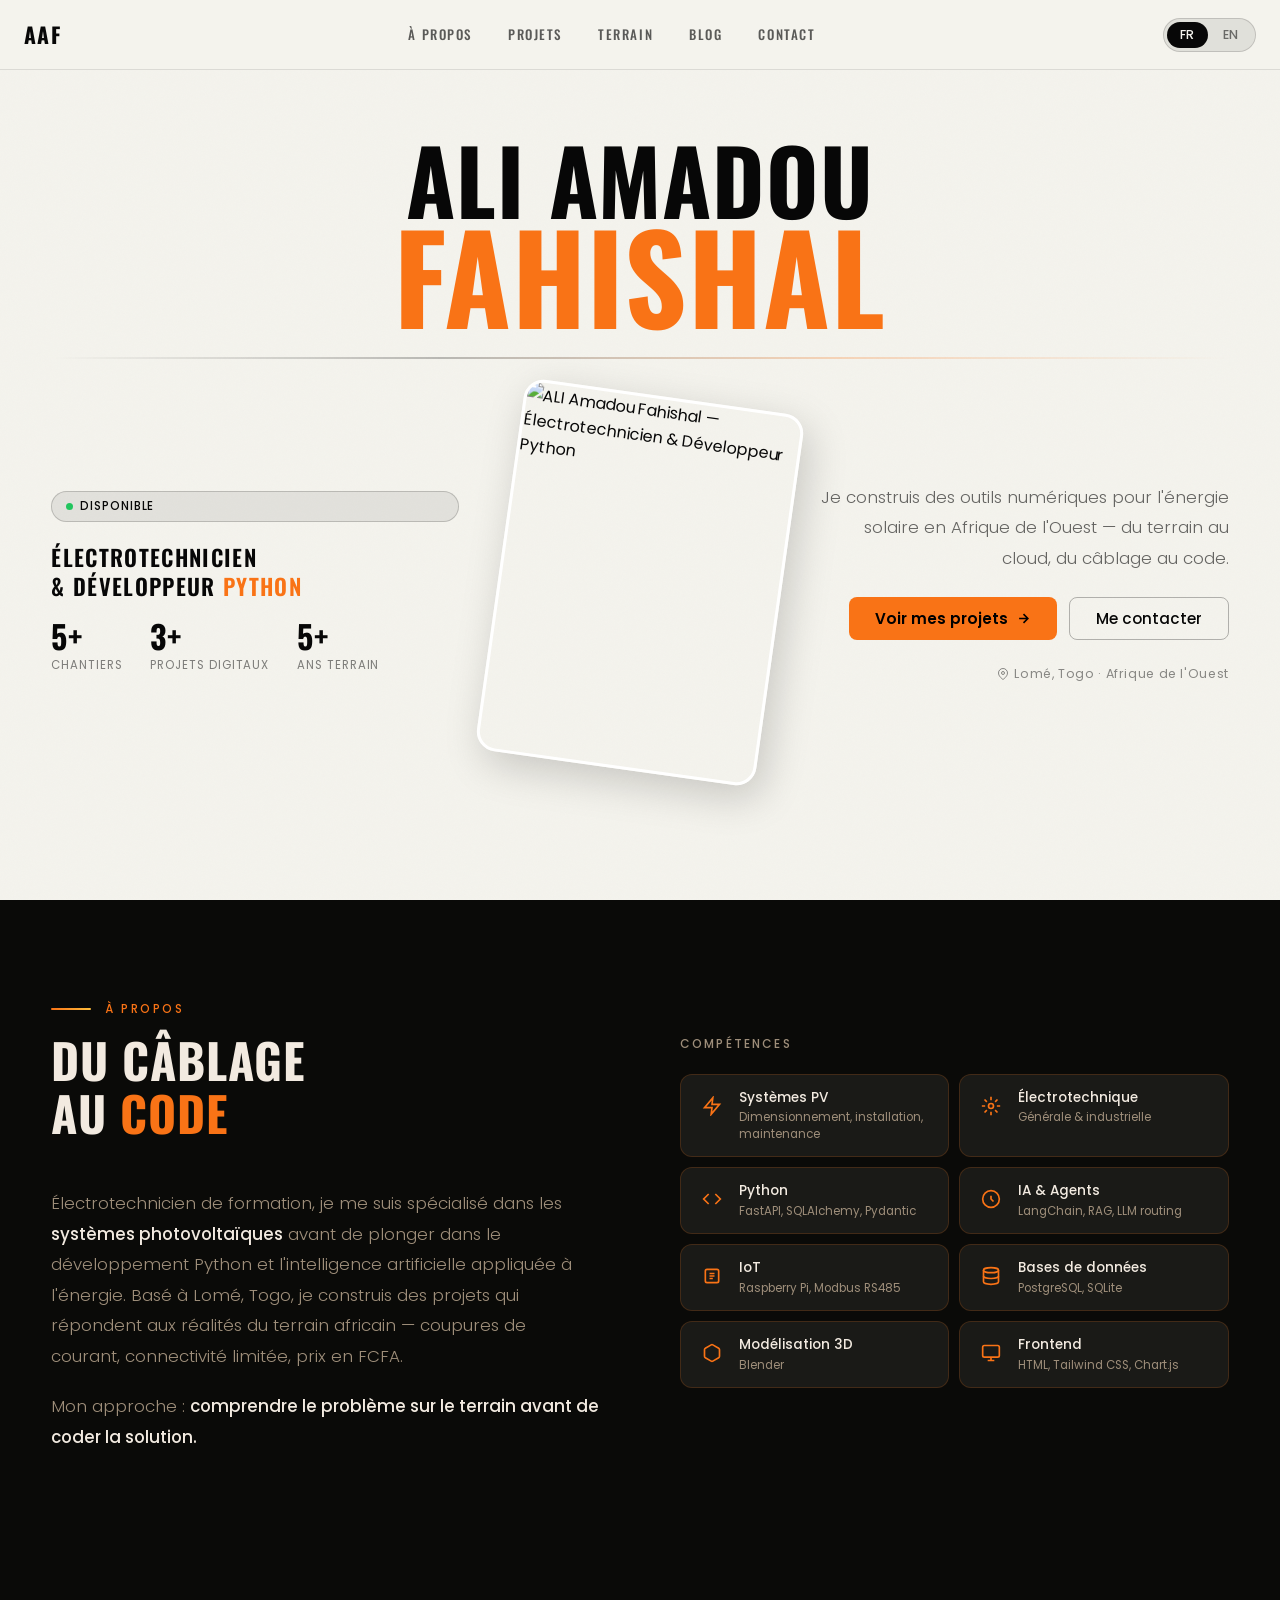
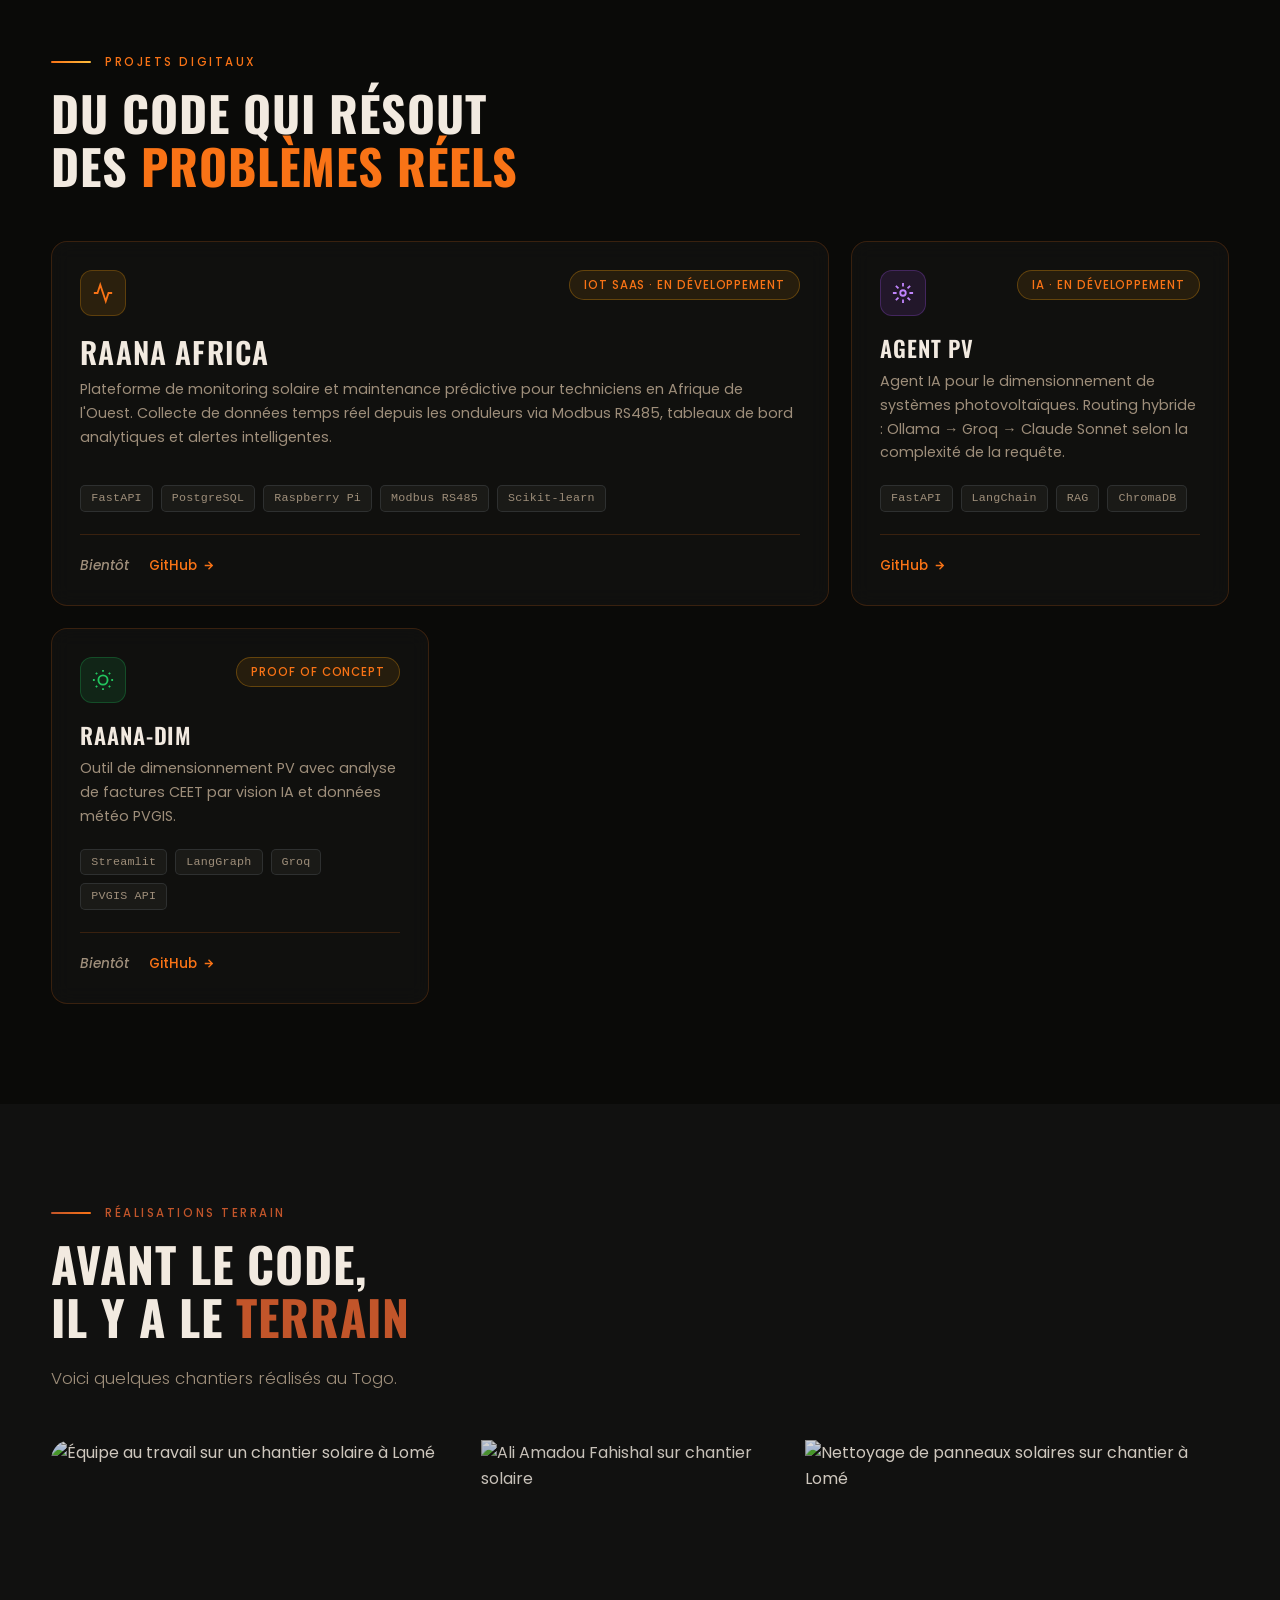
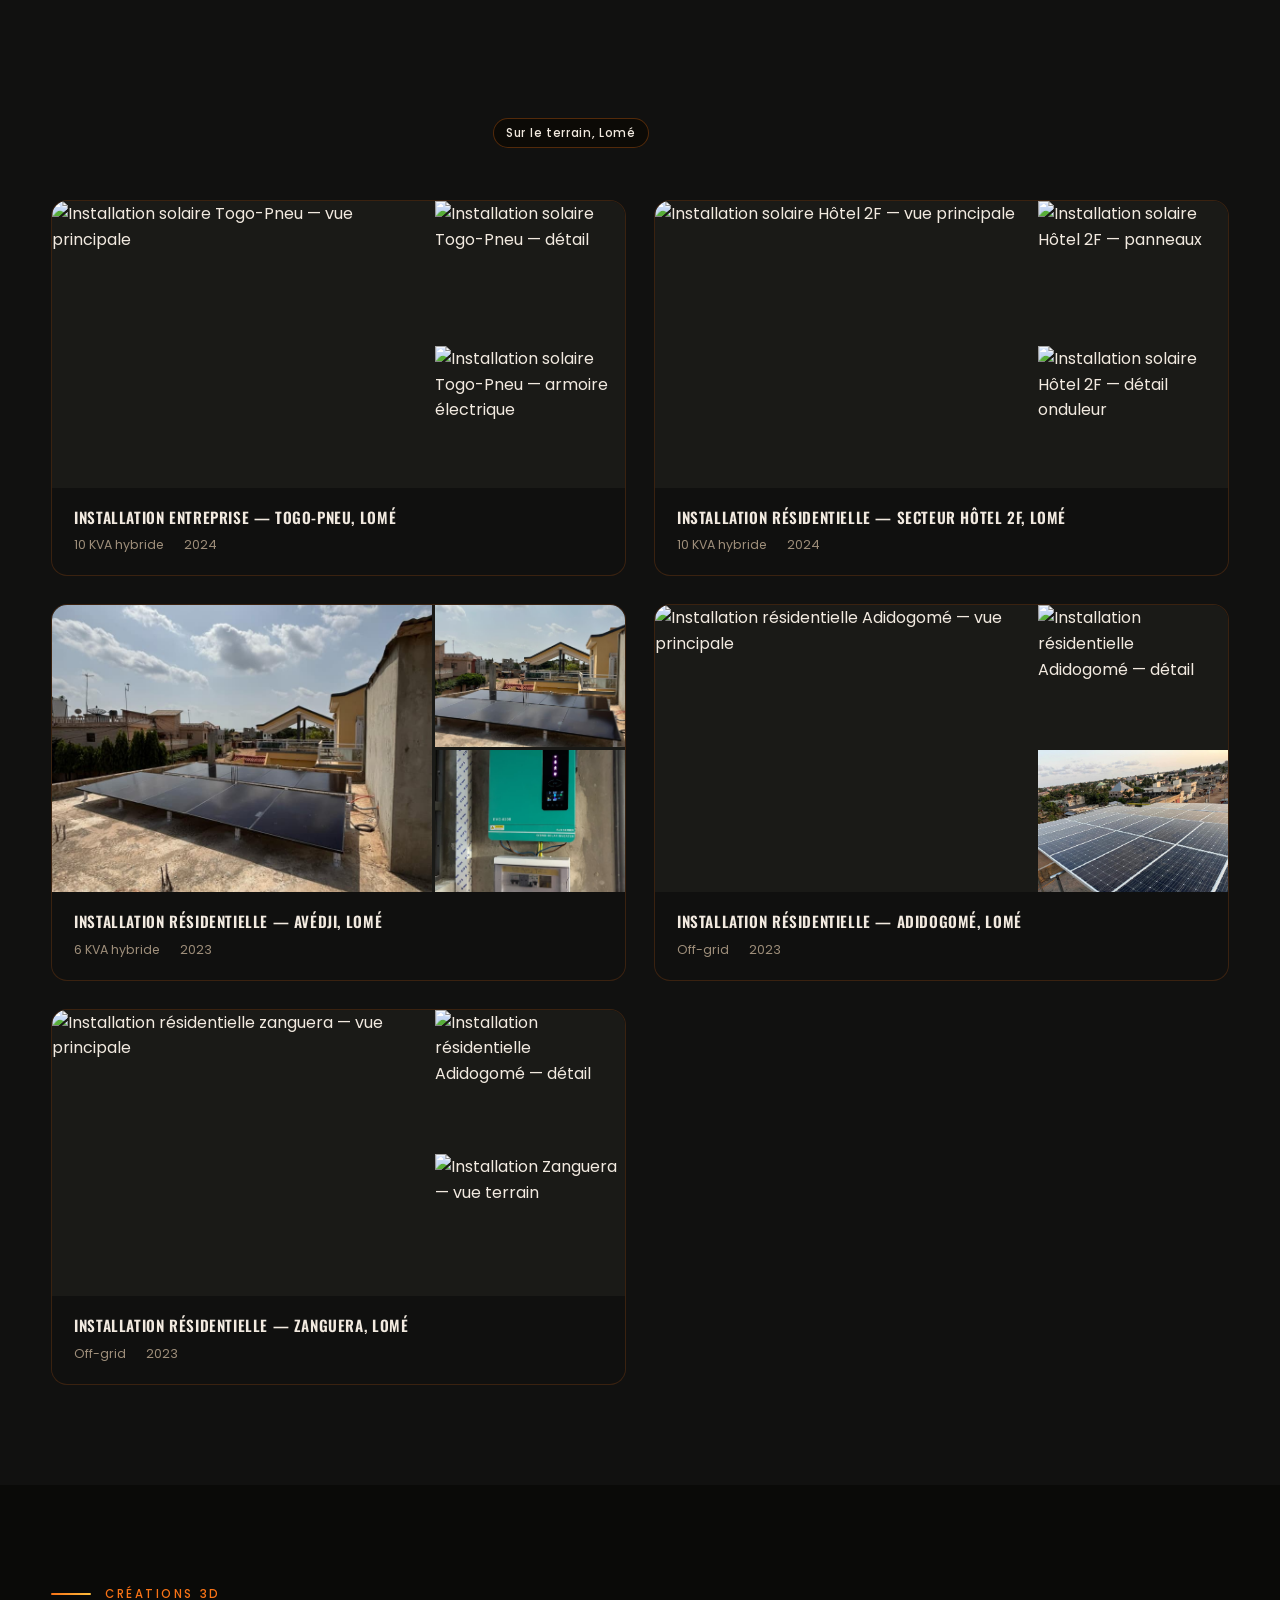
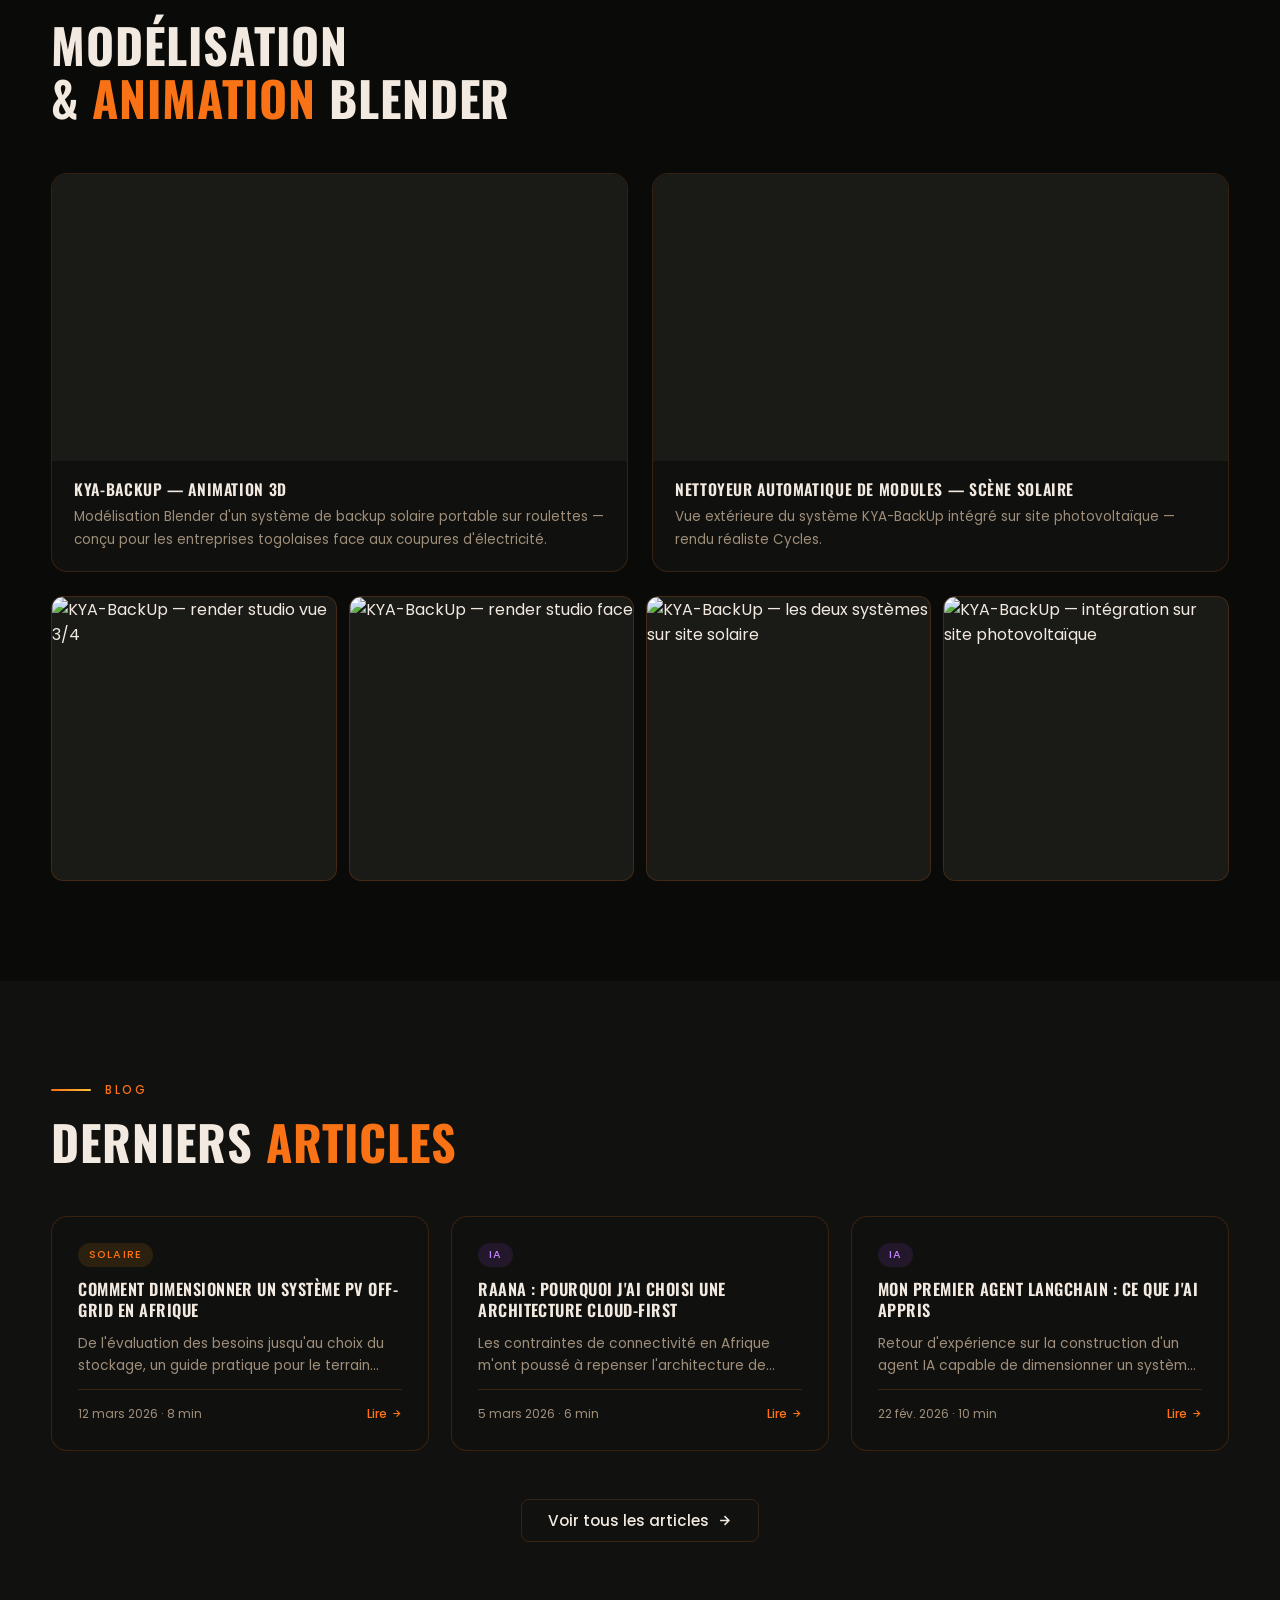
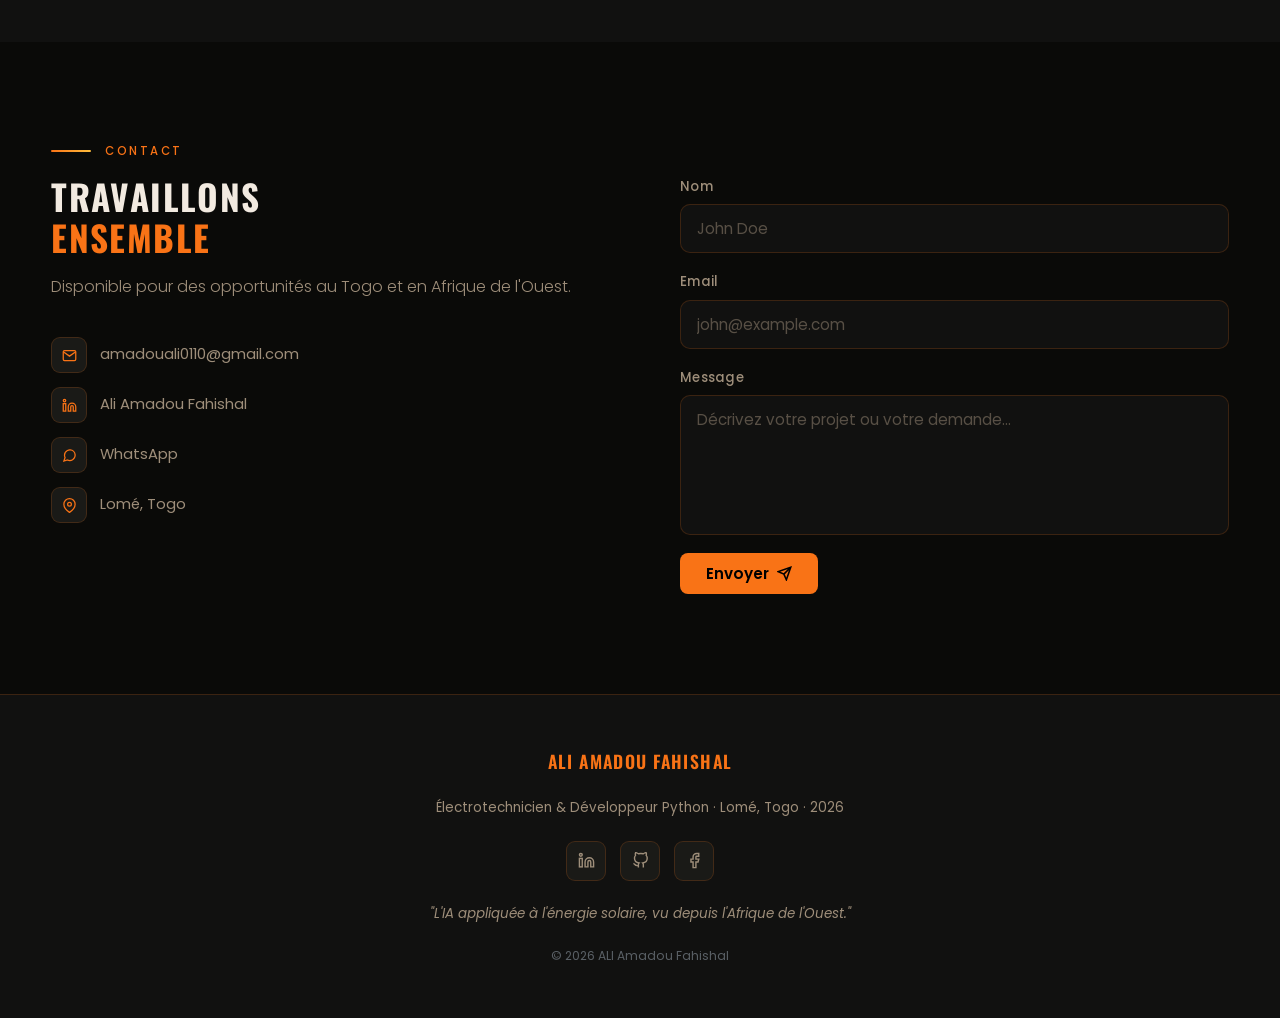
==== commit 82d29e3e: "Fix image nettoyage-arc-en-ciel — src Cloudinary + alt descriptif Co-Authored-By: Claude Sonnet 4.6 " ====
--- a/index.html
+++ b/index.html
@@ -88,7 +88,7 @@
             <p class="hero__role en">Electrical Engineer<br>&amp; Python <span class="accent">Developer</span></p>
             <div class="hero__stats" role="list">
               <div class="hero__stat" role="listitem">
-                <div class="hero__stat-value">4+</div>
+                <div class="hero__stat-value">5+</div>
                 <div class="hero__stat-label"><span class="fr">Chantiers</span><span class="en">Field projects</span></div>
               </div>
               <div class="hero__stat" role="listitem">
@@ -105,7 +105,7 @@
           <!-- Colonne centre : photo portrait -->
           <div class="hero__col hero__col--center">
             <div class="hero__portrait">
-              <img src="assets/images/profil.png"
+              <img src="https://res.cloudinary.com/dkkwfsxjq/image/upload/q_auto/f_auto/v1775840728/Portrait_d_un_homme_en_s%C3%A9curit%C3%A9_%C3%A9lectrique_fwcnos.png"
                    alt="ALI Amadou Fahishal — Électrotechnicien &amp; Développeur Python"
                    loading="eager">
             </div>
@@ -398,12 +398,12 @@
         <!-- Bannière terrain — coucher de soleil + portrait -->
         <div class="terrain__banner fade-up">
           <div class="terrain__banner-photo">
-            <img src="assets/images/terrain/equipe-montage-palmier.jpg"
+            <img src="https://res.cloudinary.com/dkkwfsxjq/image/upload/q_auto/f_auto/v1775773673/equipe-montage-palmier_owe5uk.jpg"
                  alt="Équipe au travail sur un chantier solaire à Lomé"
                  loading="lazy">
           </div>
           <div class="terrain__banner-photo terrain__banner-photo--portrait">
-            <img src="assets/images/terrain/portrait-chantier.jpg"
+            <img src="https://res.cloudinary.com/dkkwfsxjq/image/upload/q_auto/f_auto/v1775773647/portrait-chantier_p4tnkm.jpg"
                  alt="Ali Amadou Fahishal sur chantier solaire"
                  loading="lazy">
             <div class="terrain__banner-label">
@@ -412,8 +412,8 @@
             </div>
           </div>
           <div class="terrain__banner-photo">
-            <img src="assets/images/terrain/nettoyage-arc-en-ciel.jpg"
-                 alt="Nettoyage de panneaux solaires avec arc-en-ciel"
+            <img src="https://res.cloudinary.com/dkkwfsxjq/image/upload/q_auto/f_auto/v1775773673/nettoyage-arc-en-ciel_llobzt.jpg"
+                 alt="Nettoyage de panneaux solaires sur chantier à Lomé"
                  loading="lazy">
           </div>
         </div>
@@ -424,21 +424,21 @@
           <article class="chantier-card fade-up">
             <div class="chantier-card__gallery" aria-label="Galerie photos Togo-Pneu">
               <div class="chantier-card__gallery-item">
-                <img src="assets/images/solaires/togopneu/projetTogopneu1.jpg"
+                <img src="https://res.cloudinary.com/dkkwfsxjq/image/upload/q_auto/f_auto/v1775819940/projetTogopneu1_vlyhm6.jpg"
                      alt="Installation solaire Togo-Pneu — vue principale"
-                     data-lightbox="assets/images/solaires/togopneu/projetTogopneu1.jpg"
-                     loading="lazy">
-              </div>
-              <div class="chantier-card__gallery-item">
-                <img src="assets/images/solaires/togopneu/projettogopneu2.jpg"
+                     data-lightbox="https://res.cloudinary.com/dkkwfsxjq/image/upload/q_auto/f_auto/v1775819940/projetTogopneu1_vlyhm6.jpg"
+                     loading="lazy">
+              </div>
+              <div class="chantier-card__gallery-item">
+                <img src="https://res.cloudinary.com/dkkwfsxjq/image/upload/q_auto/f_auto/v1775819940/projettogopneu2_nzzjqy.jpg"
                      alt="Installation solaire Togo-Pneu — détail"
-                     data-lightbox="assets/images/solaires/togopneu/projettogopneu2.jpg"
-                     loading="lazy">
-              </div>
-              <div class="chantier-card__gallery-item">
-                <img src="assets/images/solaires/togopneu/projettogopneu3.jpg"
+                     data-lightbox="https://res.cloudinary.com/dkkwfsxjq/image/upload/q_auto/f_auto/v1775819940/projettogopneu2_nzzjqy.jpg"
+                     loading="lazy">
+              </div>
+              <div class="chantier-card__gallery-item">
+                <img src="https://res.cloudinary.com/dkkwfsxjq/image/upload/q_auto/f_auto/v1775774106/projettogopneu3_zdsp46.jpg"
                      alt="Installation solaire Togo-Pneu — armoire électrique"
-                     data-lightbox="assets/images/solaires/togopneu/projettogopneu3.jpg"
+                     data-lightbox="https://res.cloudinary.com/dkkwfsxjq/image/upload/q_auto/f_auto/v1775774106/projettogopneu3_zdsp46.jpg"
                      loading="lazy">
               </div>
             </div>
@@ -458,28 +458,28 @@
           <article class="chantier-card fade-up">
             <div class="chantier-card__gallery" aria-label="Galerie photos Hôtel 2F">
               <div class="chantier-card__gallery-item">
-                <img src="assets/images/solaires/hotel2F/img-acceuil.jpg"
+                <img src="https://res.cloudinary.com/dkkwfsxjq/image/upload/q_auto/f_auto/v1775837400/img-acceuil1_uow3wg.jpg"
                      alt="Installation solaire Hôtel 2F — vue principale"
-                     data-lightbox="assets/images/solaires/hotel2F/img-acceuil.jpg"
-                     loading="lazy">
-              </div>
-              <div class="chantier-card__gallery-item">
-                <img src="assets/images/solaires/hotel2F/img-acceuil1.jpg"
+                     data-lightbox="https://res.cloudinary.com/dkkwfsxjq/image/upload/q_auto/f_auto/v1775837400/img-acceuil1_uow3wg.jpg"
+                     loading="lazy">
+              </div>
+              <div class="chantier-card__gallery-item">
+                <img src="https://res.cloudinary.com/dkkwfsxjq/image/upload/q_auto/f_auto/v1775837398/img-acceuil_x8egtz.jpg"
                      alt="Installation solaire Hôtel 2F — panneaux"
-                     data-lightbox="assets/images/solaires/hotel2F/img-acceuil1.jpg"
-                     loading="lazy">
-              </div>
-              <div class="chantier-card__gallery-item">
-                <img src="assets/images/solaires/hotel2F/projethotel2F2.jpg"
+                     data-lightbox="https://res.cloudinary.com/dkkwfsxjq/image/upload/q_auto/f_auto/v1775837398/img-acceuil_x8egtz.jpg"
+                     loading="lazy">
+              </div>
+              <div class="chantier-card__gallery-item">
+                <img src="https://res.cloudinary.com/dkkwfsxjq/image/upload/q_auto/f_auto/v1775773673/equipe-montage-palmier_owe5uk.jpg"
                      alt="Installation solaire Hôtel 2F — détail onduleur"
-                     data-lightbox="assets/images/solaires/hotel2F/projethotel2F2.jpg"
+                     data-lightbox="https://res.cloudinary.com/dkkwfsxjq/image/upload/q_auto/f_auto/v1775773673/equipe-montage-palmier_owe5uk.jpg"
                      loading="lazy">
               </div>
             </div>
             <div class="chantier-card__info">
               <h3 class="chantier-card__title">
-                <span class="fr">Installation commerciale — Hôtel 2F, Lomé</span>
-                <span class="en">Commercial installation — Hotel 2F, Lomé</span>
+                <span class="fr">Installation résidentielle — Secteur Hôtel 2F, Lomé</span>
+                <span class="en">Residential installation — Arround Hotel 2F, Lomé</span>
               </h3>
               <div class="chantier-card__meta">
                 <span>10 KVA hybride</span>
@@ -526,15 +526,15 @@
           <article class="chantier-card fade-up">
             <div class="chantier-card__gallery" aria-label="Galerie photos Adidogomé">
               <div class="chantier-card__gallery-item">
-                <img src="assets/images/solaires/adidogome/projetadidogome1.jpg"
+                <img src="https://res.cloudinary.com/dkkwfsxjq/image/upload/q_auto/f_auto/v1775838360/projetadidogome1_aj9qul.jpg"
                      alt="Installation résidentielle Adidogomé — vue principale"
-                     data-lightbox="assets/images/solaires/adidogome/projetadidogome1.jpg"
-                     loading="lazy">
-              </div>
-              <div class="chantier-card__gallery-item">
-                <img src="assets/images/solaires/adidogome/projetadidogome2.jpg"
+                     data-lightbox="https://res.cloudinary.com/dkkwfsxjq/image/upload/q_auto/f_auto/v1775838360/projetadidogome1_aj9qul.jpg"
+                     loading="lazy">
+              </div>
+              <div class="chantier-card__gallery-item">
+                <img src="https://res.cloudinary.com/dkkwfsxjq/image/upload/q_auto/f_auto/v1775838359/projetadidogome2_dplyff.jpg"
                      alt="Installation résidentielle Adidogomé — détail"
-                     data-lightbox="assets/images/solaires/adidogome/projetadidogome2.jpg"
+                     data-lightbox="https://res.cloudinary.com/dkkwfsxjq/image/upload/q_auto/f_auto/v1775838359/projetadidogome2_dplyff.jpg"
                      loading="lazy">
               </div>
               <div class="chantier-card__gallery-item">
@@ -556,6 +556,40 @@
             </div>
           </article>
 
+          <!-- Chantier 5 — Zanguera -->
+          <article class="chantier-card fade-up">
+            <div class="chantier-card__gallery" aria-label="Galerie photos Zanguera">
+              <div class="chantier-card__gallery-item">
+                <img src="https://res.cloudinary.com/dkkwfsxjq/image/upload/q_auto/f_auto/v1775839738/projetzanguera1_oqyuzz.jpg"
+                     alt="Installation résidentielle zanguera — vue principale"
+                     data-lightbox="https://res.cloudinary.com/dkkwfsxjq/image/upload/q_auto/f_auto/v1775839738/projetzanguera1_oqyuzz.jpg"
+                     loading="lazy">
+              </div>
+              <div class="chantier-card__gallery-item">
+                <img src="https://res.cloudinary.com/dkkwfsxjq/image/upload/q_auto/f_auto/v1775839739/zanguera2_lj4yvc.jpg"
+                     alt="Installation résidentielle Adidogomé — détail"
+                     data-lightbox="https://res.cloudinary.com/dkkwfsxjq/image/upload/q_auto/f_auto/v1775839739/zanguera2_lj4yvc.jpg"
+                     loading="lazy">
+              </div>
+              <div class="chantier-card__gallery-item">
+                <img src="https://res.cloudinary.com/dkkwfsxjq/image/upload/q_auto/f_auto/v1775839736/zanguera3_v1iodc.jpg"
+                     alt="Installation Zanguera — vue terrain"
+                     data-lightbox="https://res.cloudinary.com/dkkwfsxjq/image/upload/q_auto/f_auto/v1775839736/zanguera3_v1iodc.jpg"
+                     loading="lazy">
+              </div>
+            </div>
+            <div class="chantier-card__info">
+              <h3 class="chantier-card__title">
+                <span class="fr">Installation résidentielle — zanguera, Lomé</span>
+                <span class="en">Residential installation — Zanguera, Lomé</span>
+              </h3>
+              <div class="chantier-card__meta">
+                <span>Off-grid</span>
+                <span>2023</span>
+              </div>
+            </div>
+          </article>
+
         </div>
       </div>
     </section>
@@ -581,7 +615,7 @@
           <!-- Vidéo 1 — KYA-BackUp demo -->
           <div class="video-card fade-up">
             <video class="video-card__video" autoplay muted loop playsinline>
-              <source src="assets/videos/kya-backup-demo-1.mp4" type="video/mp4">
+              <source src="https://res.cloudinary.com/dkkwfsxjq/video/upload/q_auto/f_auto/v1775772911/kya-backup-demo-1_ibg5l9.mp4" type="video/mp4">
             </video>
             <div class="video-card__info">
               <h3 class="video-card__title">
@@ -598,7 +632,7 @@
           <!-- Vidéo 2 — KYA-BackUp vue extérieure -->
           <div class="video-card fade-up">
             <video class="video-card__video" autoplay muted loop playsinline>
-              <source src="assets/videos/kya-backup-demo-2.mp4" type="video/mp4">
+              <source src="https://res.cloudinary.com/dkkwfsxjq/video/upload/q_auto/f_auto/v1775772731/kya-backup-demo-2_tmzesu.mp4" type="video/mp4">
             </video>
             <div class="video-card__info">
               <h3 class="video-card__title">
@@ -618,27 +652,27 @@
         <!-- Galerie images 3D — Renders KYA-BackUp -->
         <div class="gallery-3d">
           <div class="gallery-3d__item">
-            <img src="assets/images/3D/kya-backup-studio-1.jpg"
+            <img src="https://res.cloudinary.com/dkkwfsxjq/image/upload/q_auto/f_auto/v1775773160/kya-backup-studio-1_imwr7y.jpg"
                  alt="KYA-BackUp — render studio vue 3/4"
-                 data-lightbox="assets/images/3D/kya-backup-studio-1.jpg"
+                 data-lightbox="https://res.cloudinary.com/dkkwfsxjq/image/upload/q_auto/f_auto/v1775773160/kya-backup-studio-1_imwr7y.jpg"
                  loading="lazy">
           </div>
           <div class="gallery-3d__item">
-            <img src="assets/images/3D/kya-backup-studio-2.jpg"
+            <img src="https://res.cloudinary.com/dkkwfsxjq/image/upload/q_auto/f_auto/v1775773110/kya-backup-studio-2_hcs1an.jpg"
                  alt="KYA-BackUp — render studio face"
-                 data-lightbox="assets/images/3D/kya-backup-studio-2.jpg"
+                 data-lightbox="https://res.cloudinary.com/dkkwfsxjq/image/upload/q_auto/f_auto/v1775773110/kya-backup-studio-2_hcs1an.jpg"
                  loading="lazy">
           </div>
           <div class="gallery-3d__item">
-            <img src="assets/images/3D/kya-backup-outdoor-duo.jpg"
+            <img src="https://res.cloudinary.com/dkkwfsxjq/image/upload/q_auto/f_auto/v1775773164/kya-backup-outdoor-duo_jj7cd8.jpg"
                  alt="KYA-BackUp — les deux systèmes sur site solaire"
-                 data-lightbox="assets/images/3D/kya-backup-outdoor-duo.jpg"
+                 data-lightbox="https://res.cloudinary.com/dkkwfsxjq/image/upload/q_auto/f_auto/v1775773164/kya-backup-outdoor-duo_jj7cd8.jpg"
                  loading="lazy">
           </div>
           <div class="gallery-3d__item">
-            <img src="assets/images/3D/kya-backup-solar-bg.jpg"
+            <img src="https://res.cloudinary.com/dkkwfsxjq/image/upload/q_auto/f_auto/v1775773164/kya-backup-solar-bg_uokmma.jpg"
                  alt="KYA-BackUp — intégration sur site photovoltaïque"
-                 data-lightbox="assets/images/3D/kya-backup-solar-bg.jpg"
+                 data-lightbox="https://res.cloudinary.com/dkkwfsxjq/image/upload/q_auto/f_auto/v1775773164/kya-backup-solar-bg_uokmma.jpg"
                  loading="lazy">
           </div>
         </div>
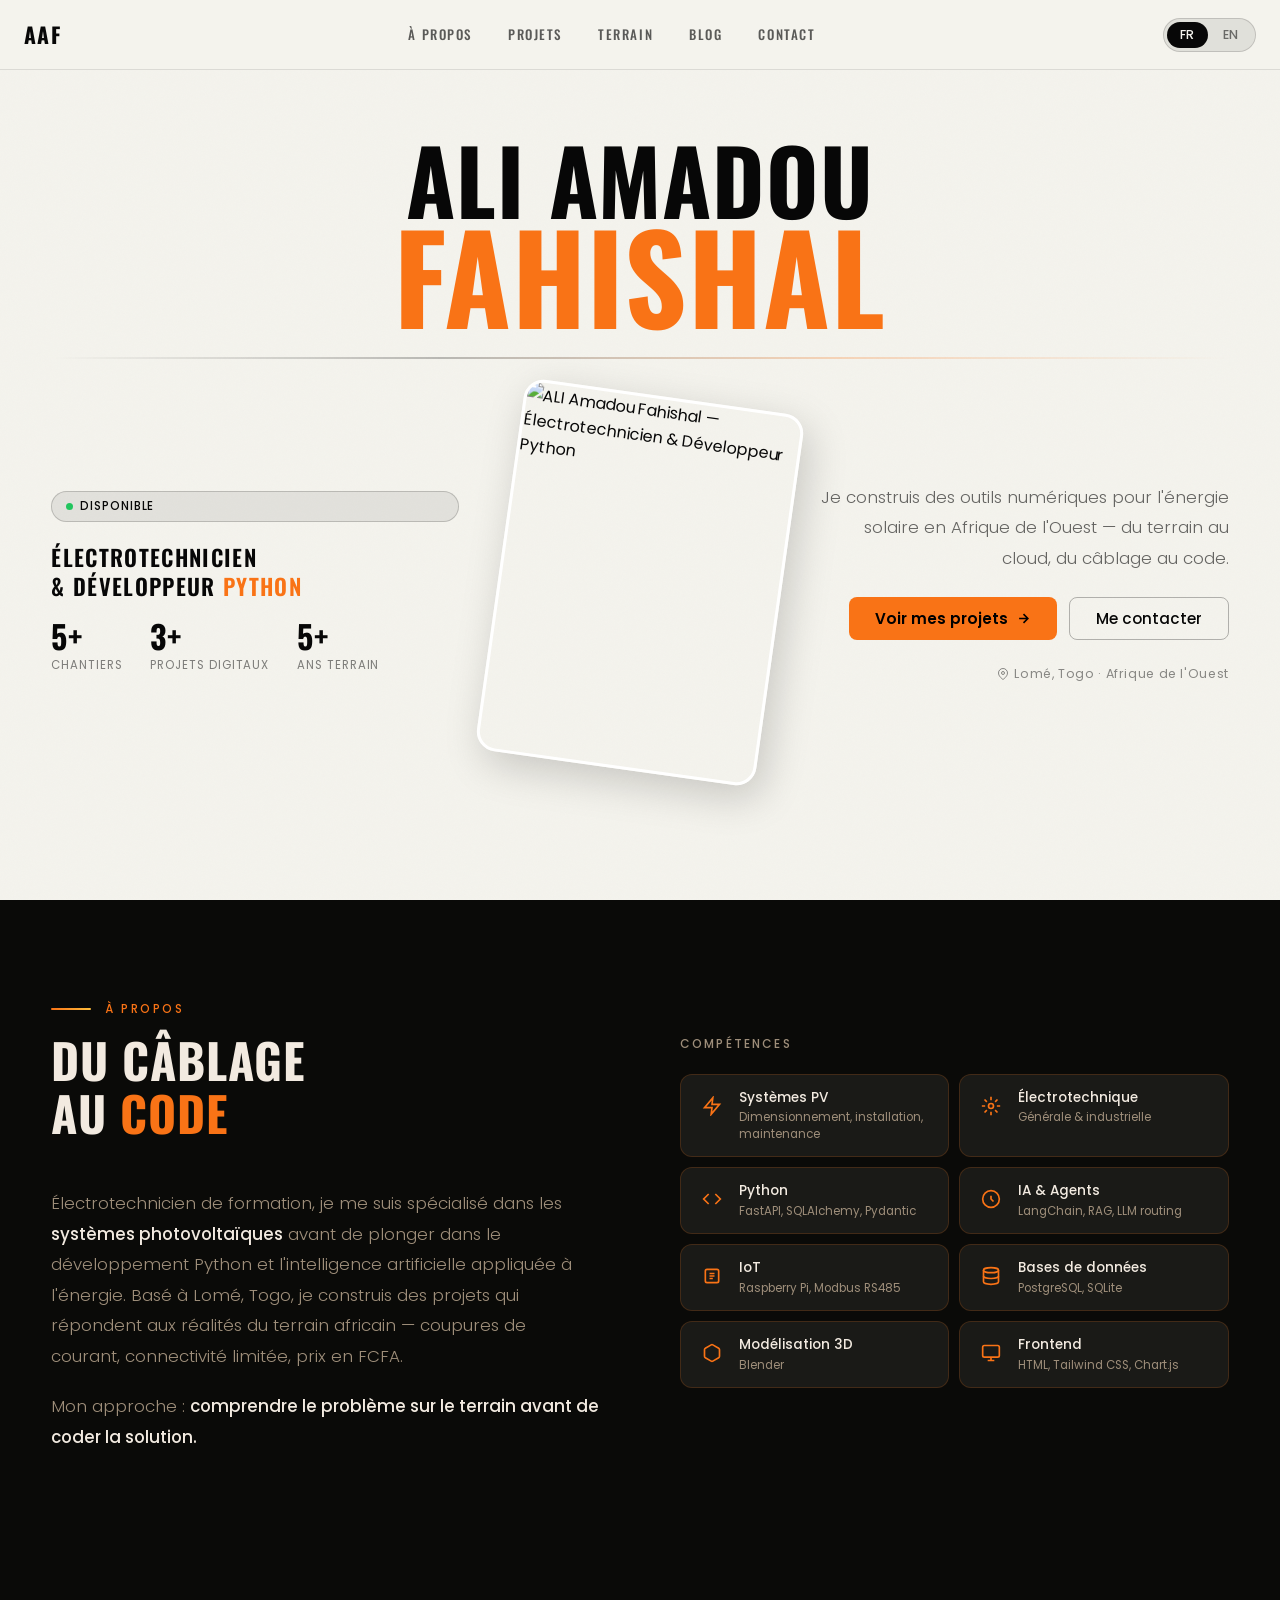
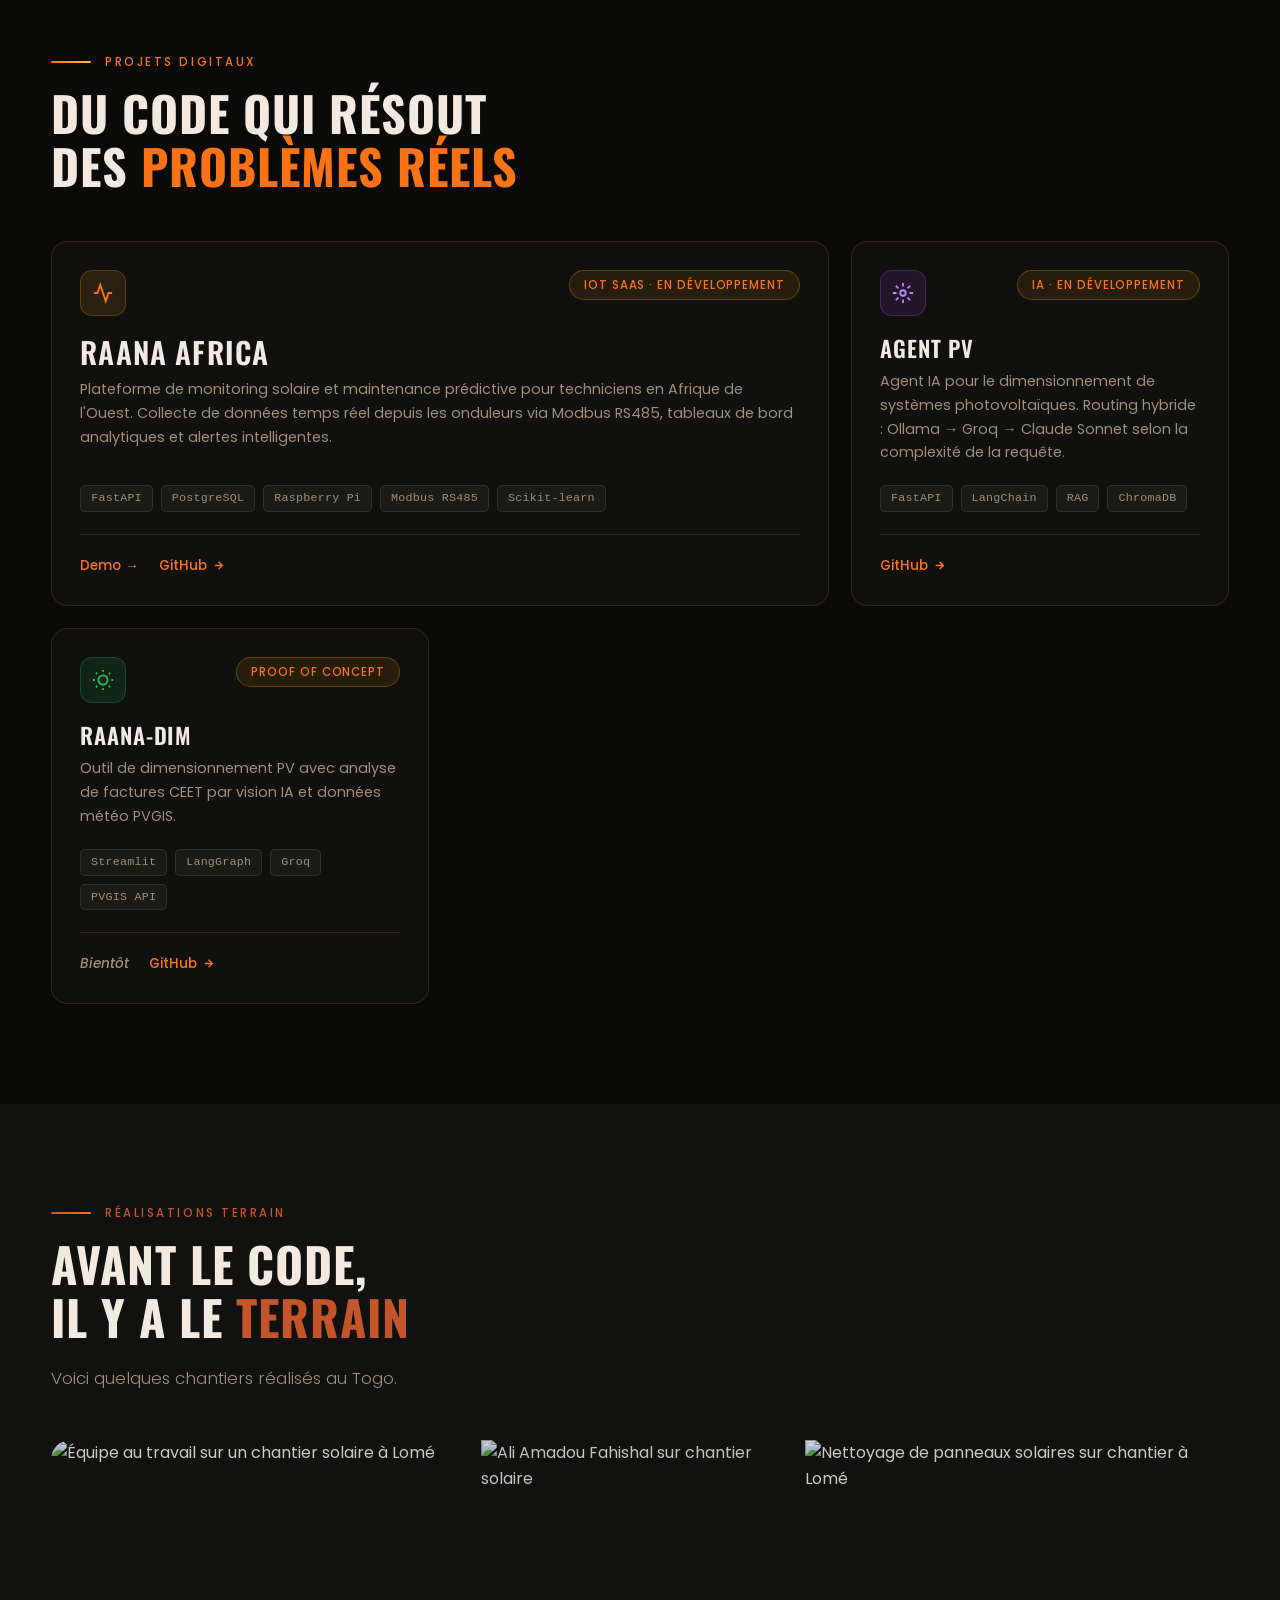
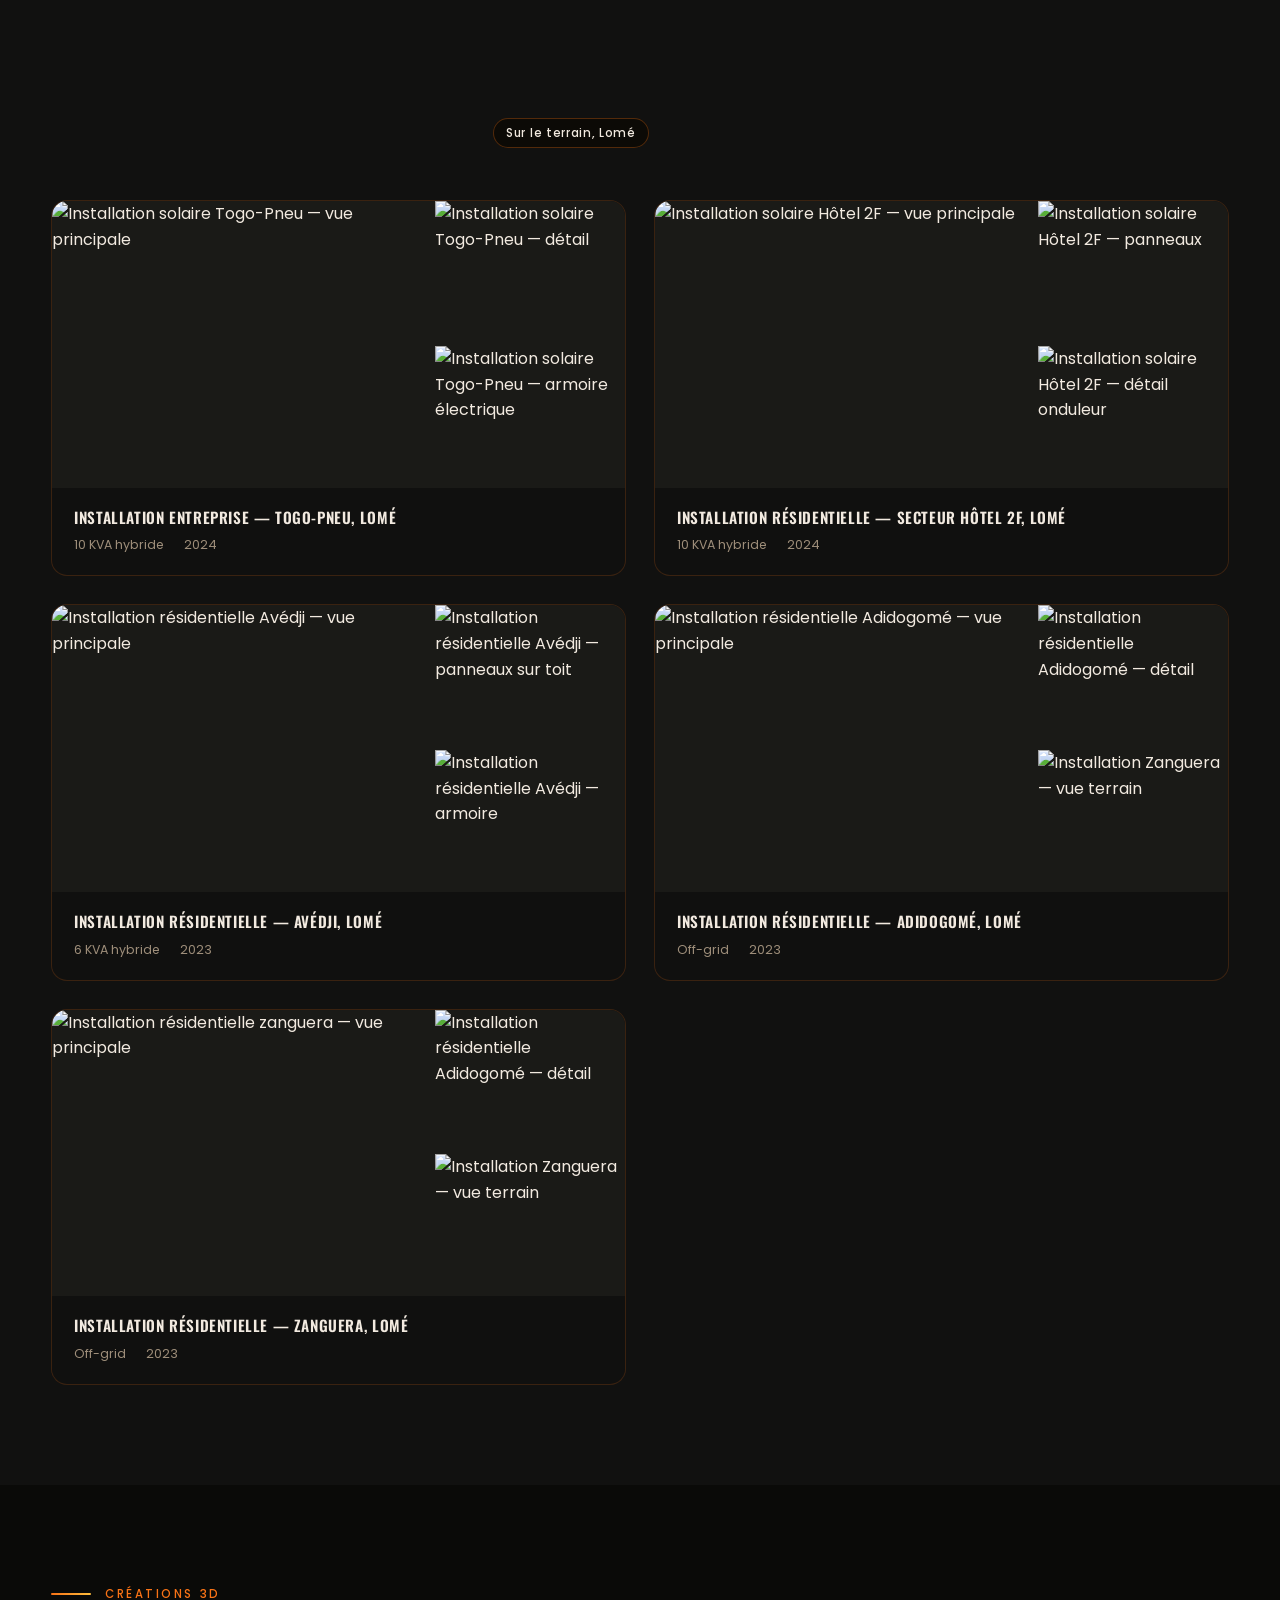
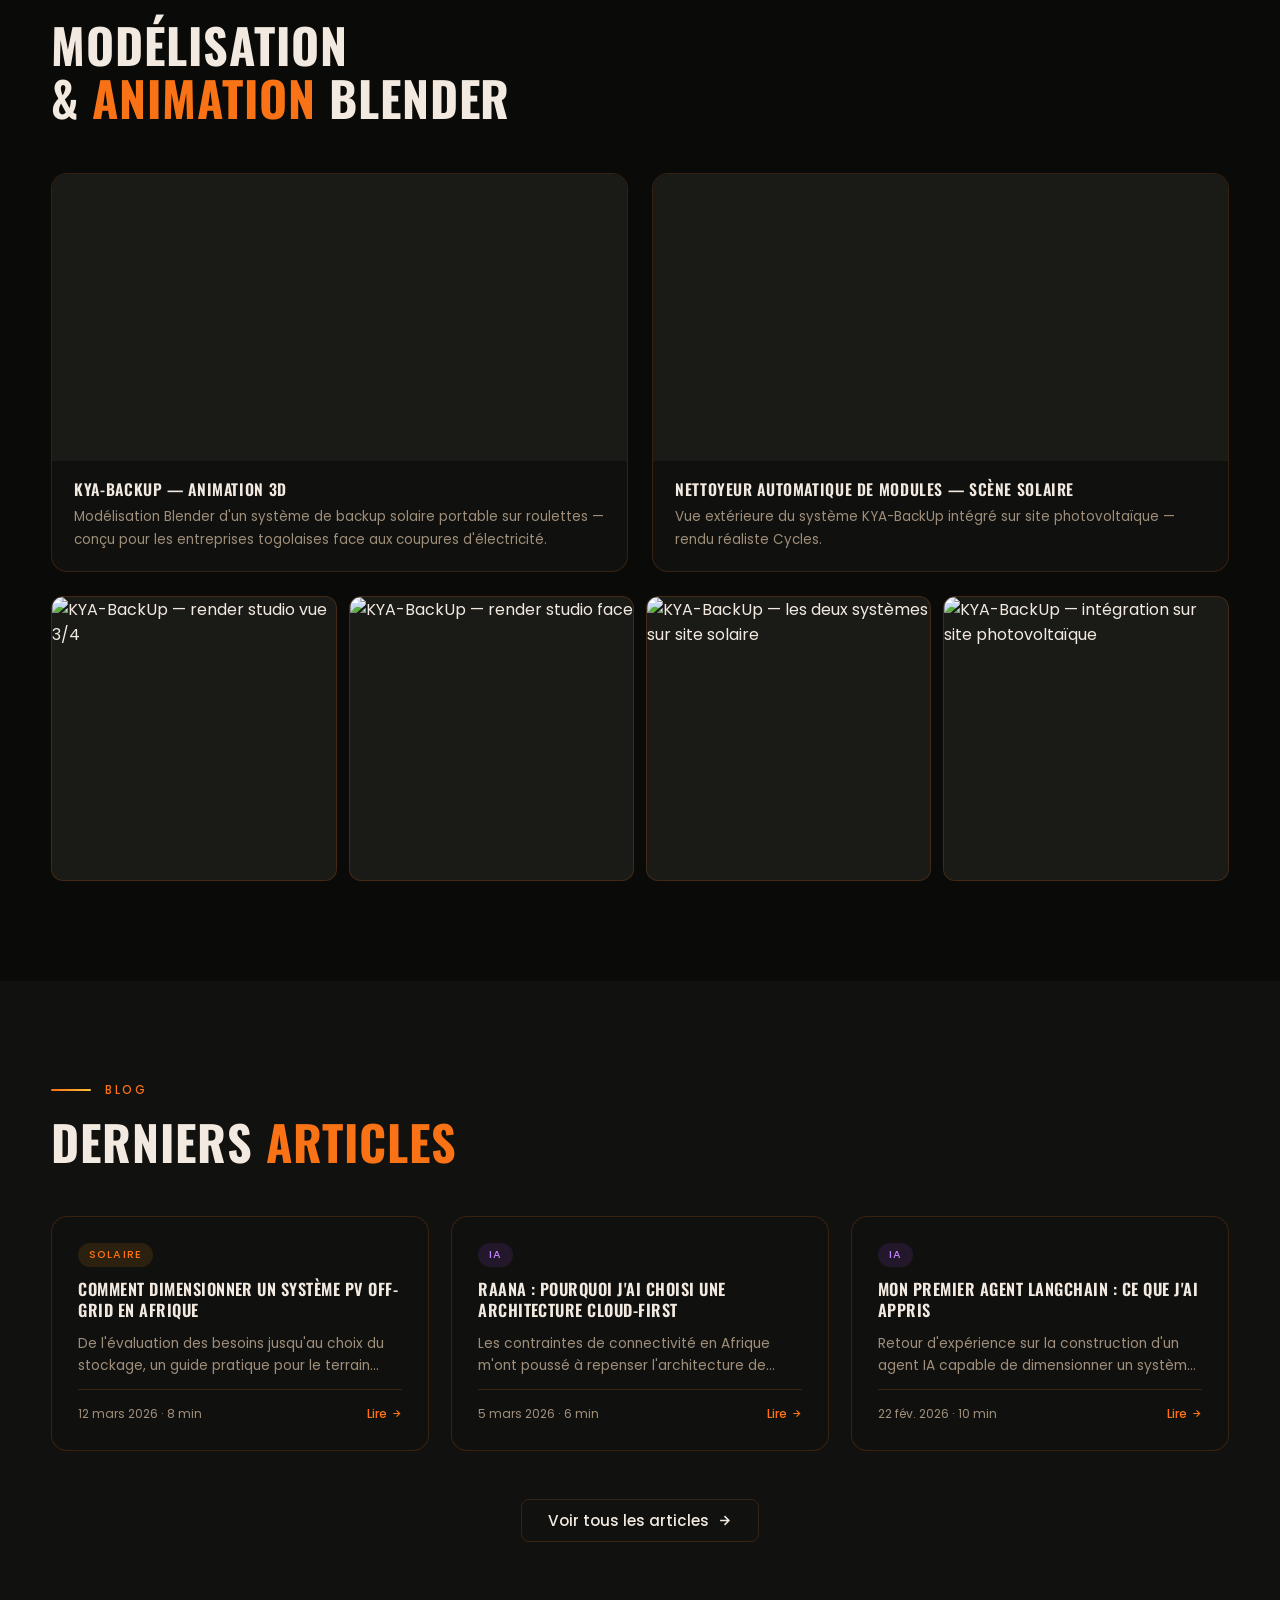
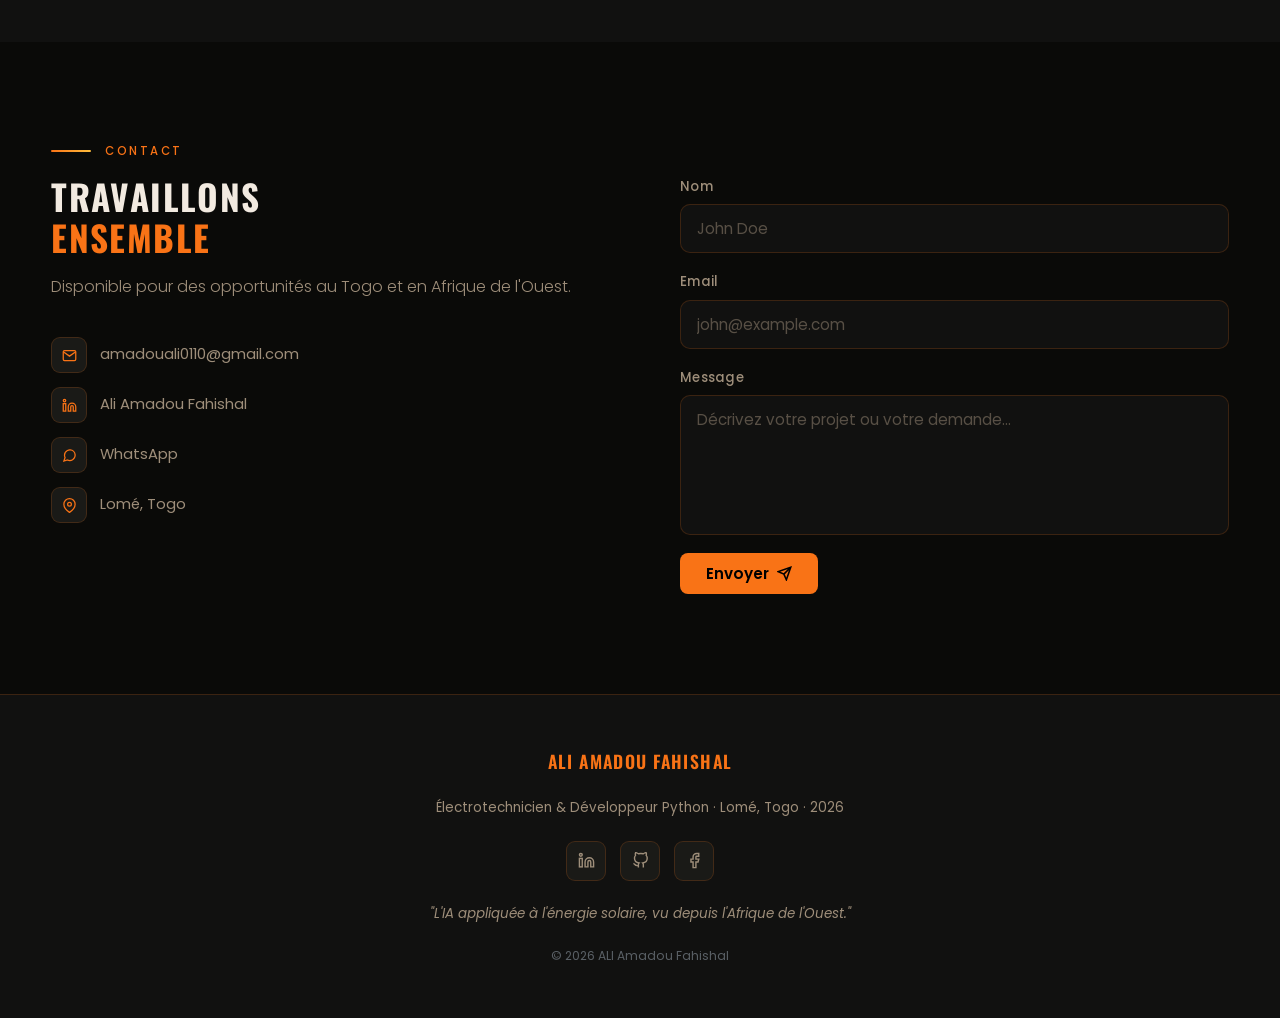
==== commit d331b684: "Ajout lien démo Raana Africa (raana-backend.onrender.com) Co-Authored-By: Claude Sonnet 4.6 <noreply" ====
--- a/index.html
+++ b/index.html
@@ -302,9 +302,10 @@
               <span class="stack-tag">Scikit-learn</span>
             </div>
             <div class="project-card__links">
-              <span class="project-link project-link--soon" aria-label="Démo bientôt disponible">
-                <span class="fr">Bientôt</span><span class="en">Coming soon</span>
-              </span>
+              <a href="https://raana-backend.onrender.com/"     class="project-link" target="_blank" rel="noopener noreferrer">
+                <span class="fr">Demo →</span>
+                <span class="en">Demo →</span>
+              </a>
               <a href="https://github.com/ali-fahishal" class="project-link" target="_blank" rel="noopener noreferrer">
                 GitHub
                 <svg width="13" height="13" viewBox="0 0 24 24" fill="none" stroke="currentColor" stroke-width="2.5" aria-hidden="true"><path d="M5 12h14M12 5l7 7-7 7"/></svg>
@@ -342,7 +343,7 @@
             </div>
           </article>
 
-          <!-- Carte — SolarDim Pro -->
+          <!-- Carte — Raana-Dim -->
           <article class="card project-card fade-up">
             <div class="project-card__header">
               <div class="project-icon project-icon--green" aria-hidden="true">
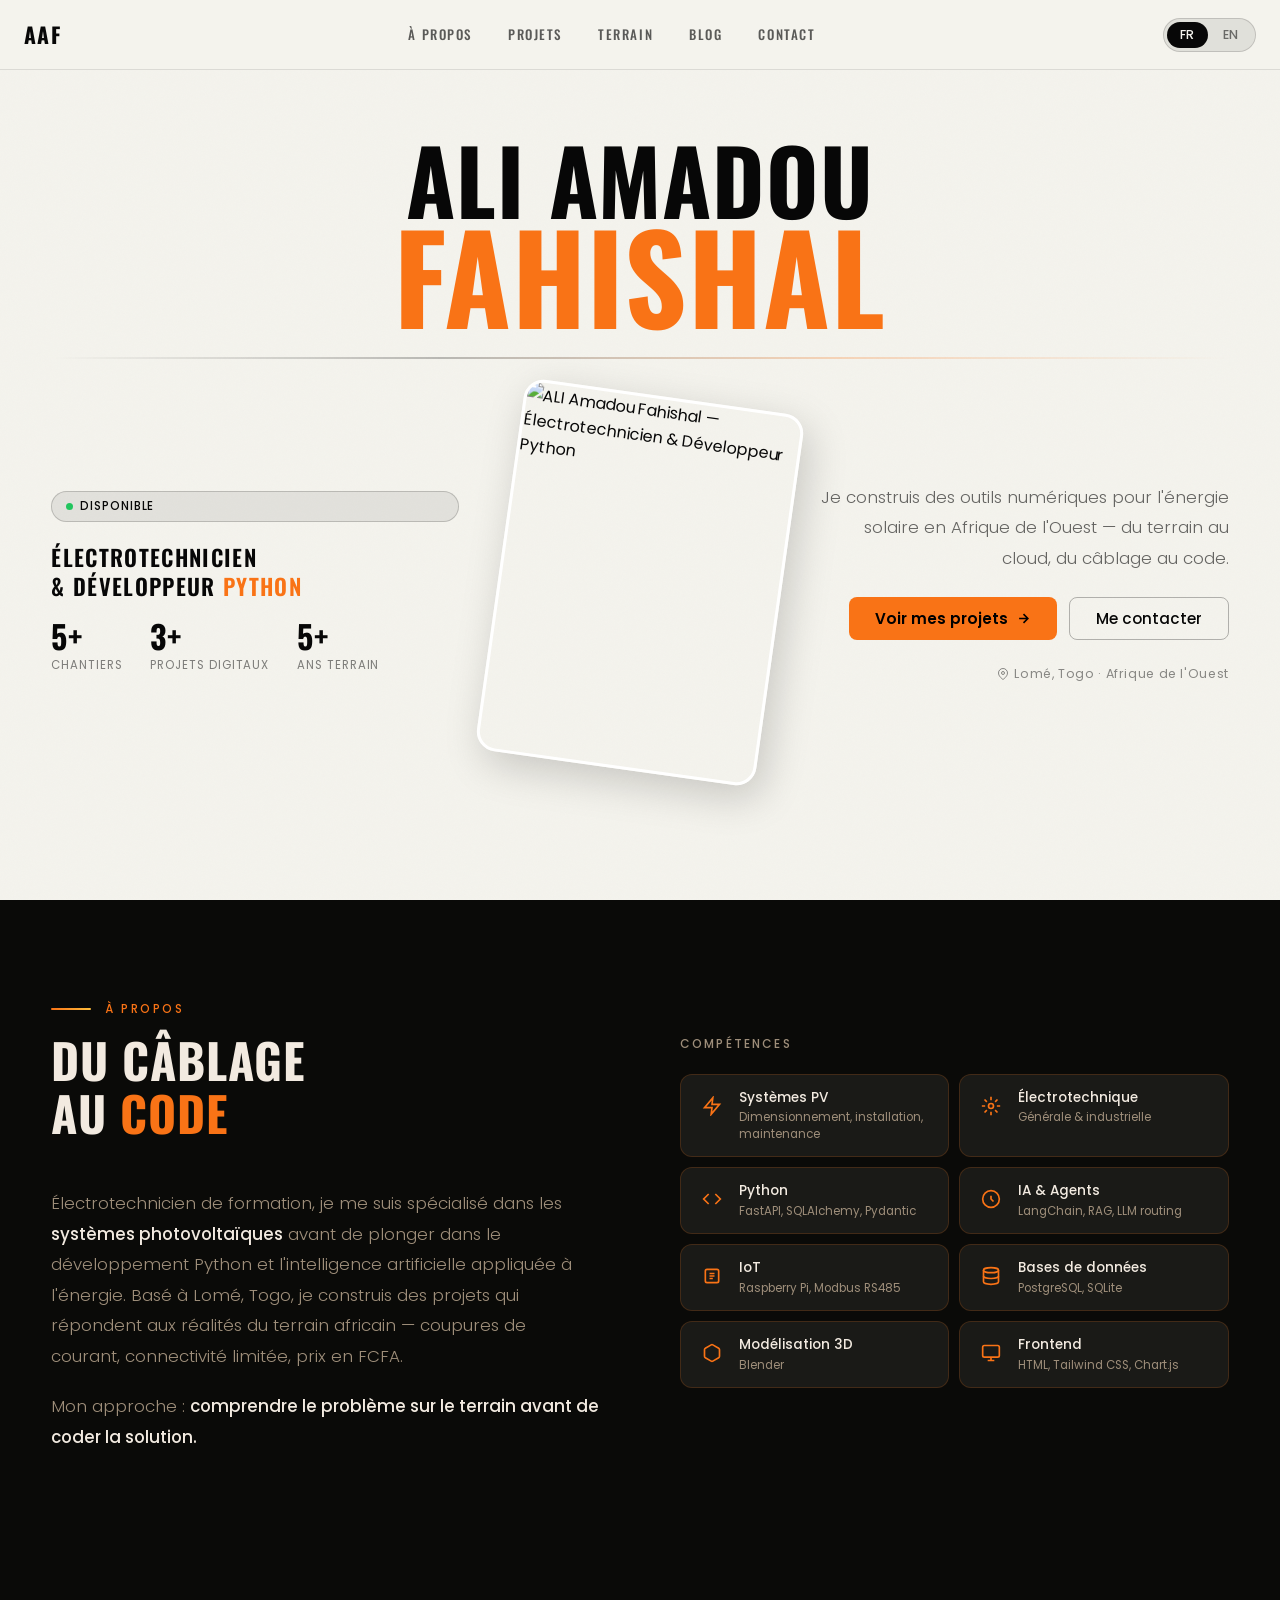
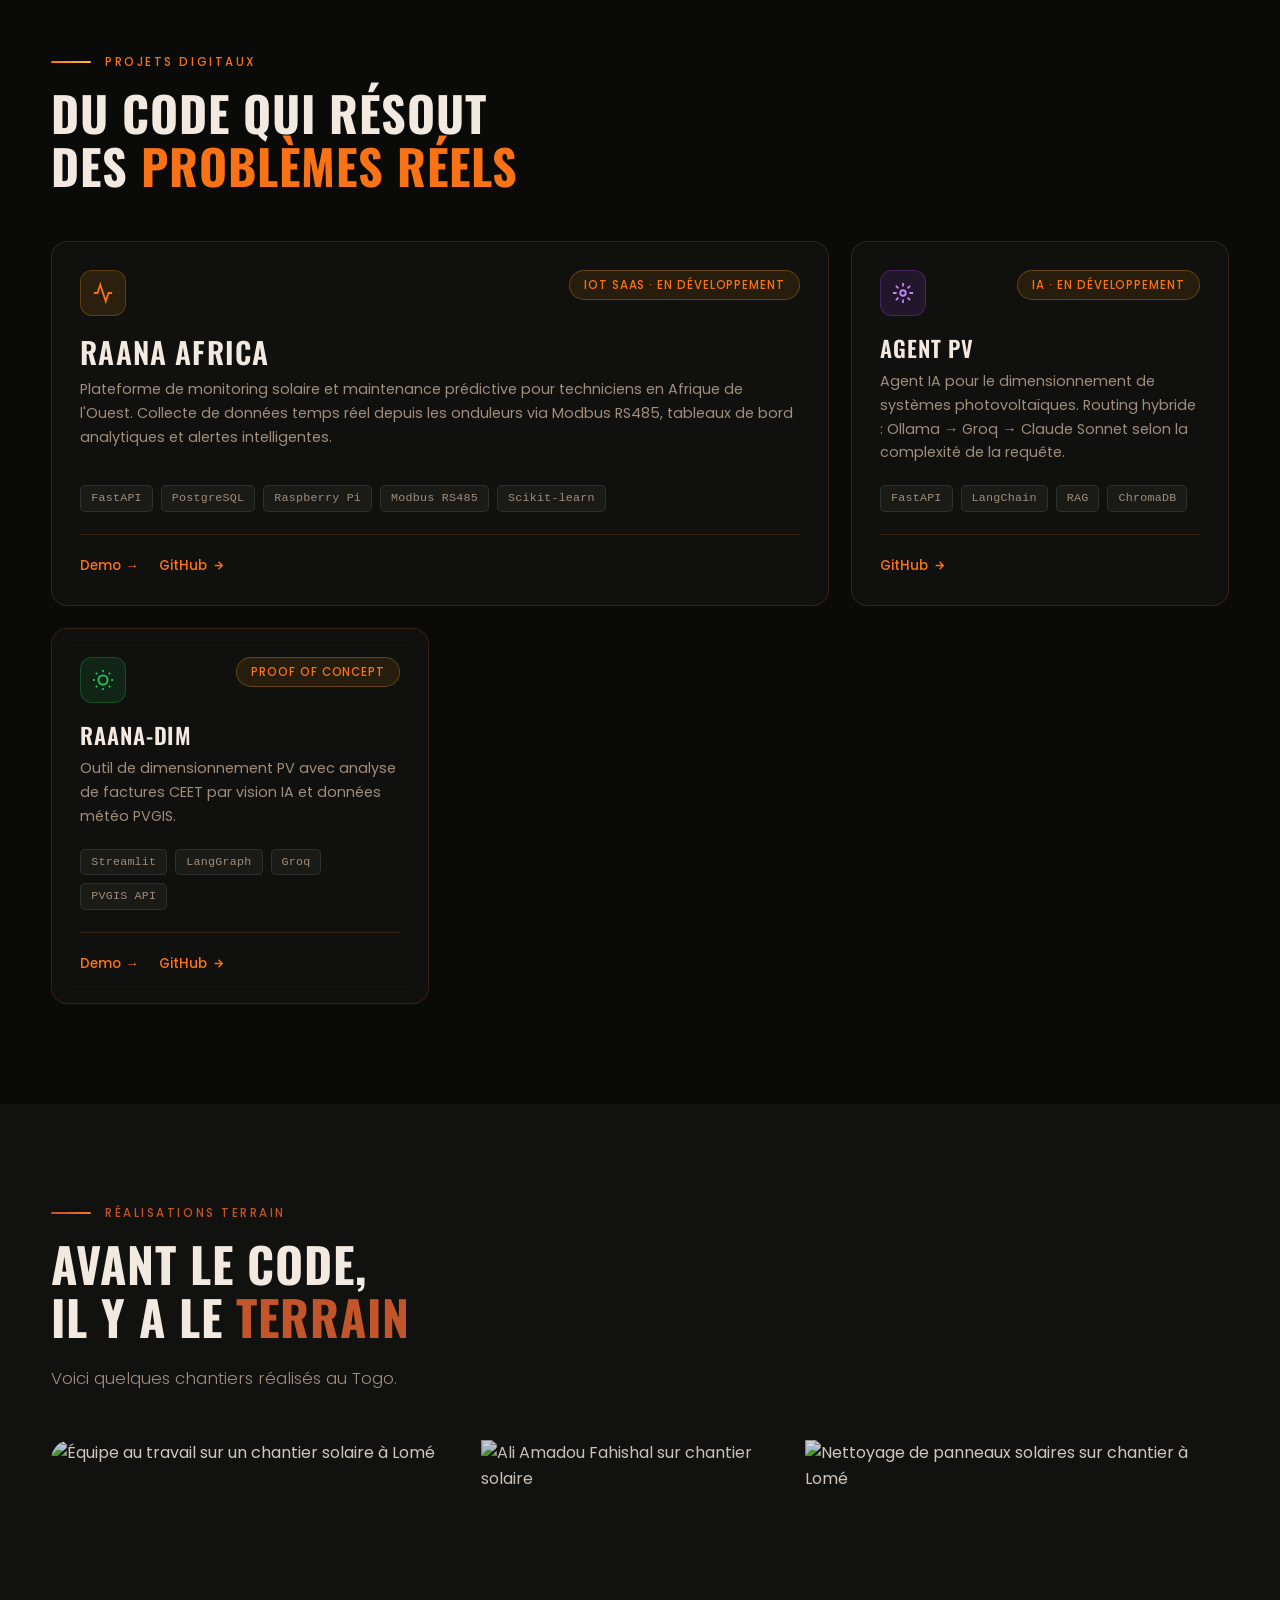
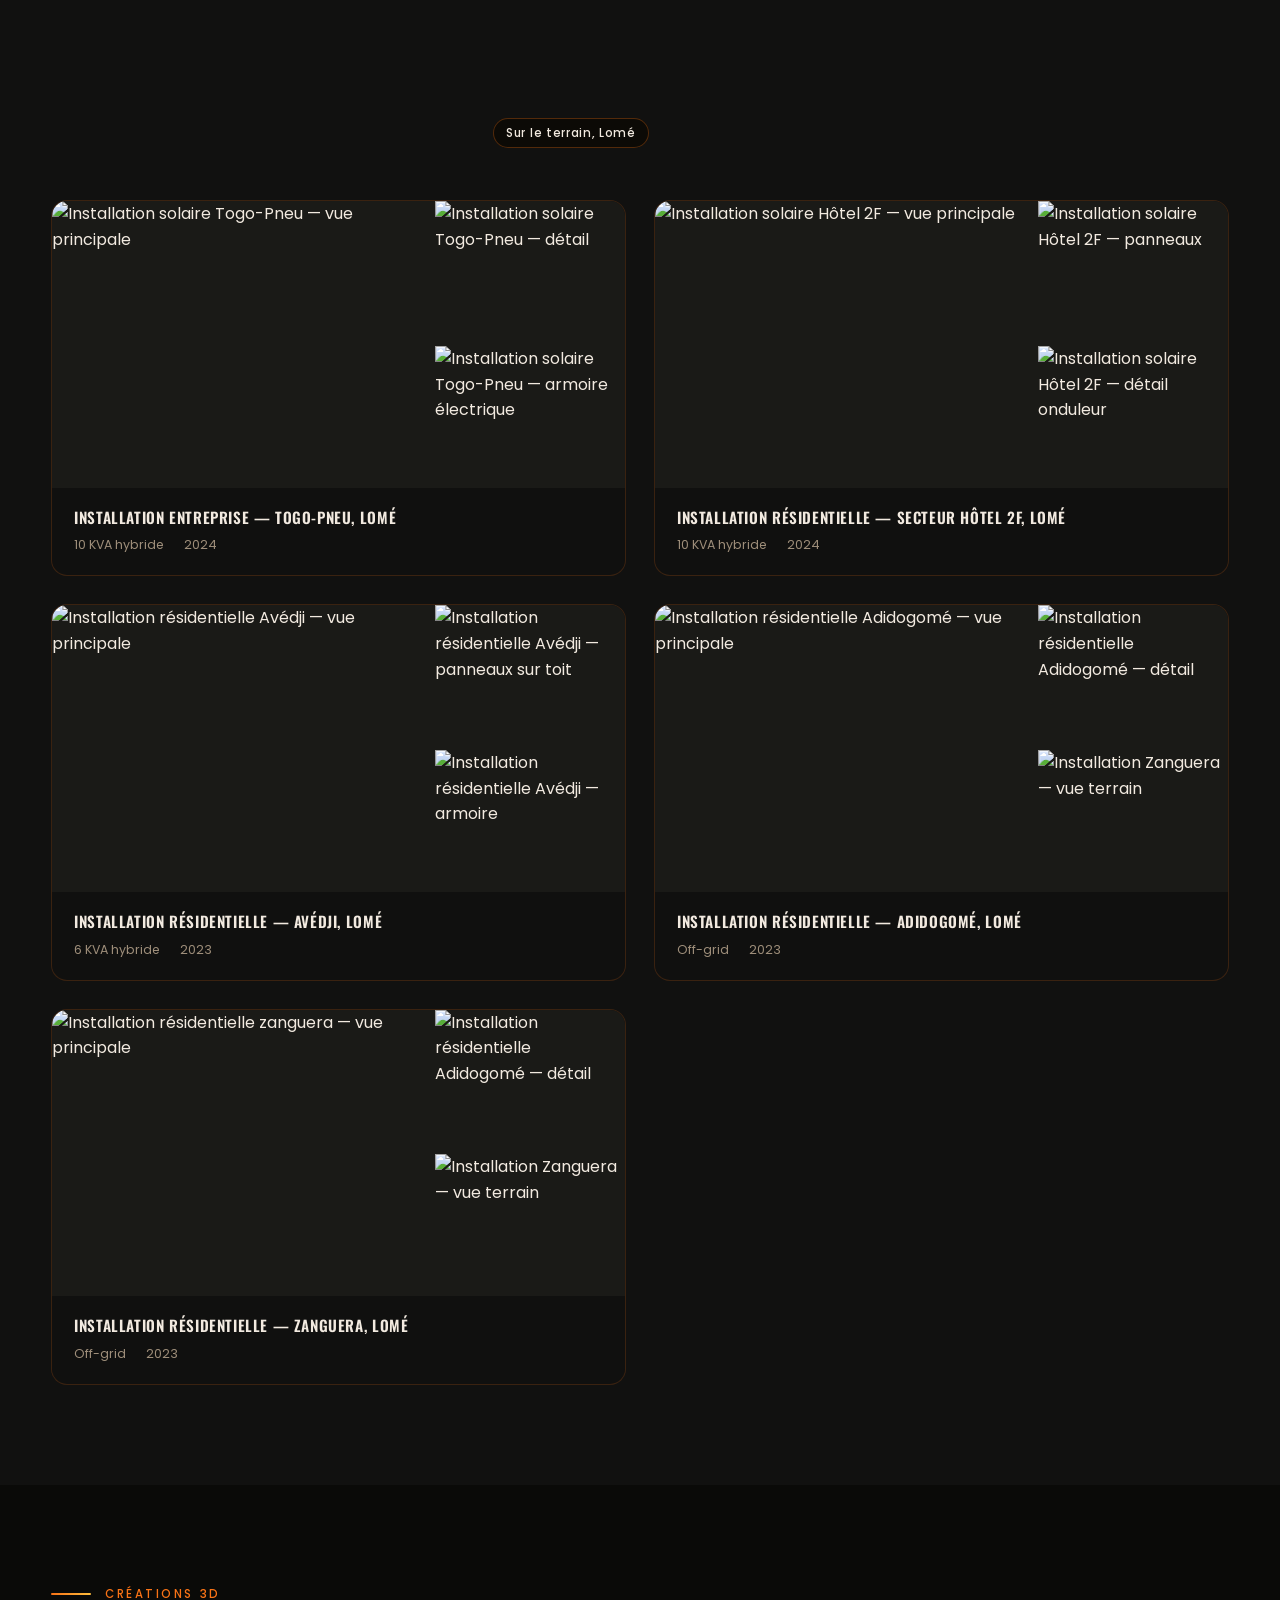
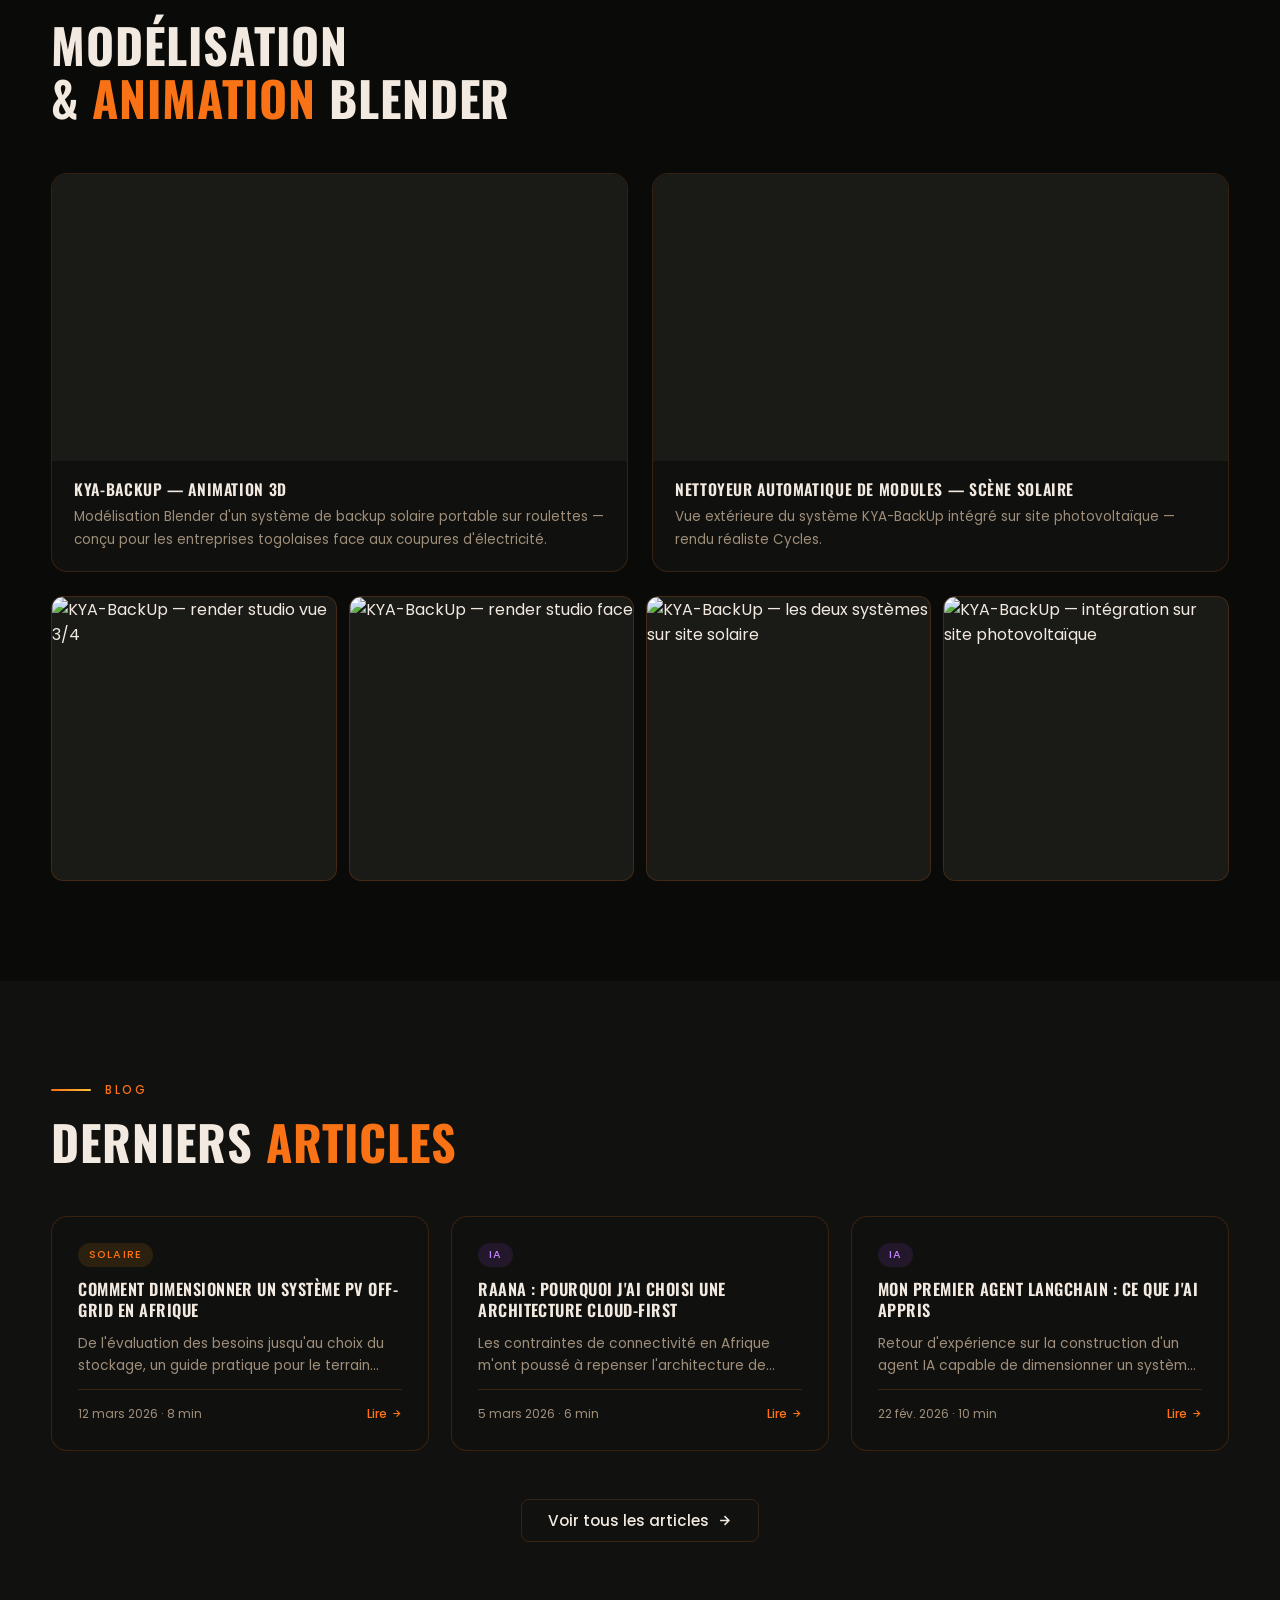
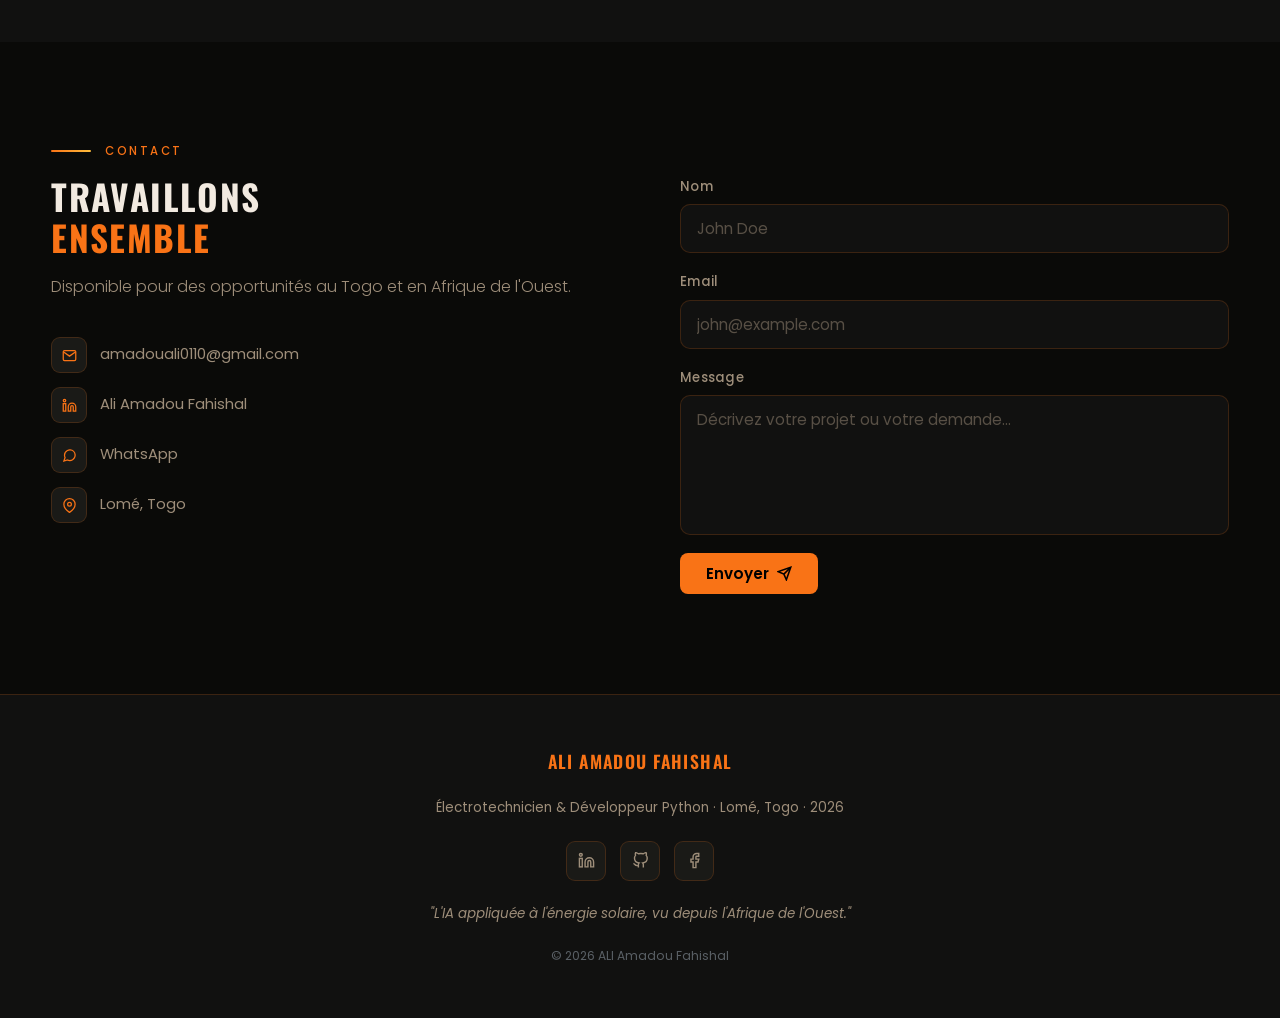
==== commit bd352fa9: "Ajout lien démo Raana-Dim (raana-dim.streamlit.app) Co-Authored-By: Claude Sonnet 4.6 <noreply@anthr" ====
--- a/index.html
+++ b/index.html
@@ -363,9 +363,10 @@
               <span class="stack-tag">PVGIS API</span>
             </div>
             <div class="project-card__links">
-              <span class="project-link project-link--soon" aria-label="Démo bientôt disponible">
-                <span class="fr">Bientôt</span><span class="en">Coming soon</span>
-              </span>
+              <a href="https://raana-dim.streamlit.app" class="project-link" target="_blank" rel="noopener noreferrer">
+                <span class="fr">Demo →</span>
+                <span class="en">Demo →</span>
+              </a>
               <a href="https://github.com/ali-fahishal" class="project-link" target="_blank" rel="noopener noreferrer">
                 GitHub
                 <svg width="13" height="13" viewBox="0 0 24 24" fill="none" stroke="currentColor" stroke-width="2.5" aria-hidden="true"><path d="M5 12h14M12 5l7 7-7 7"/></svg>
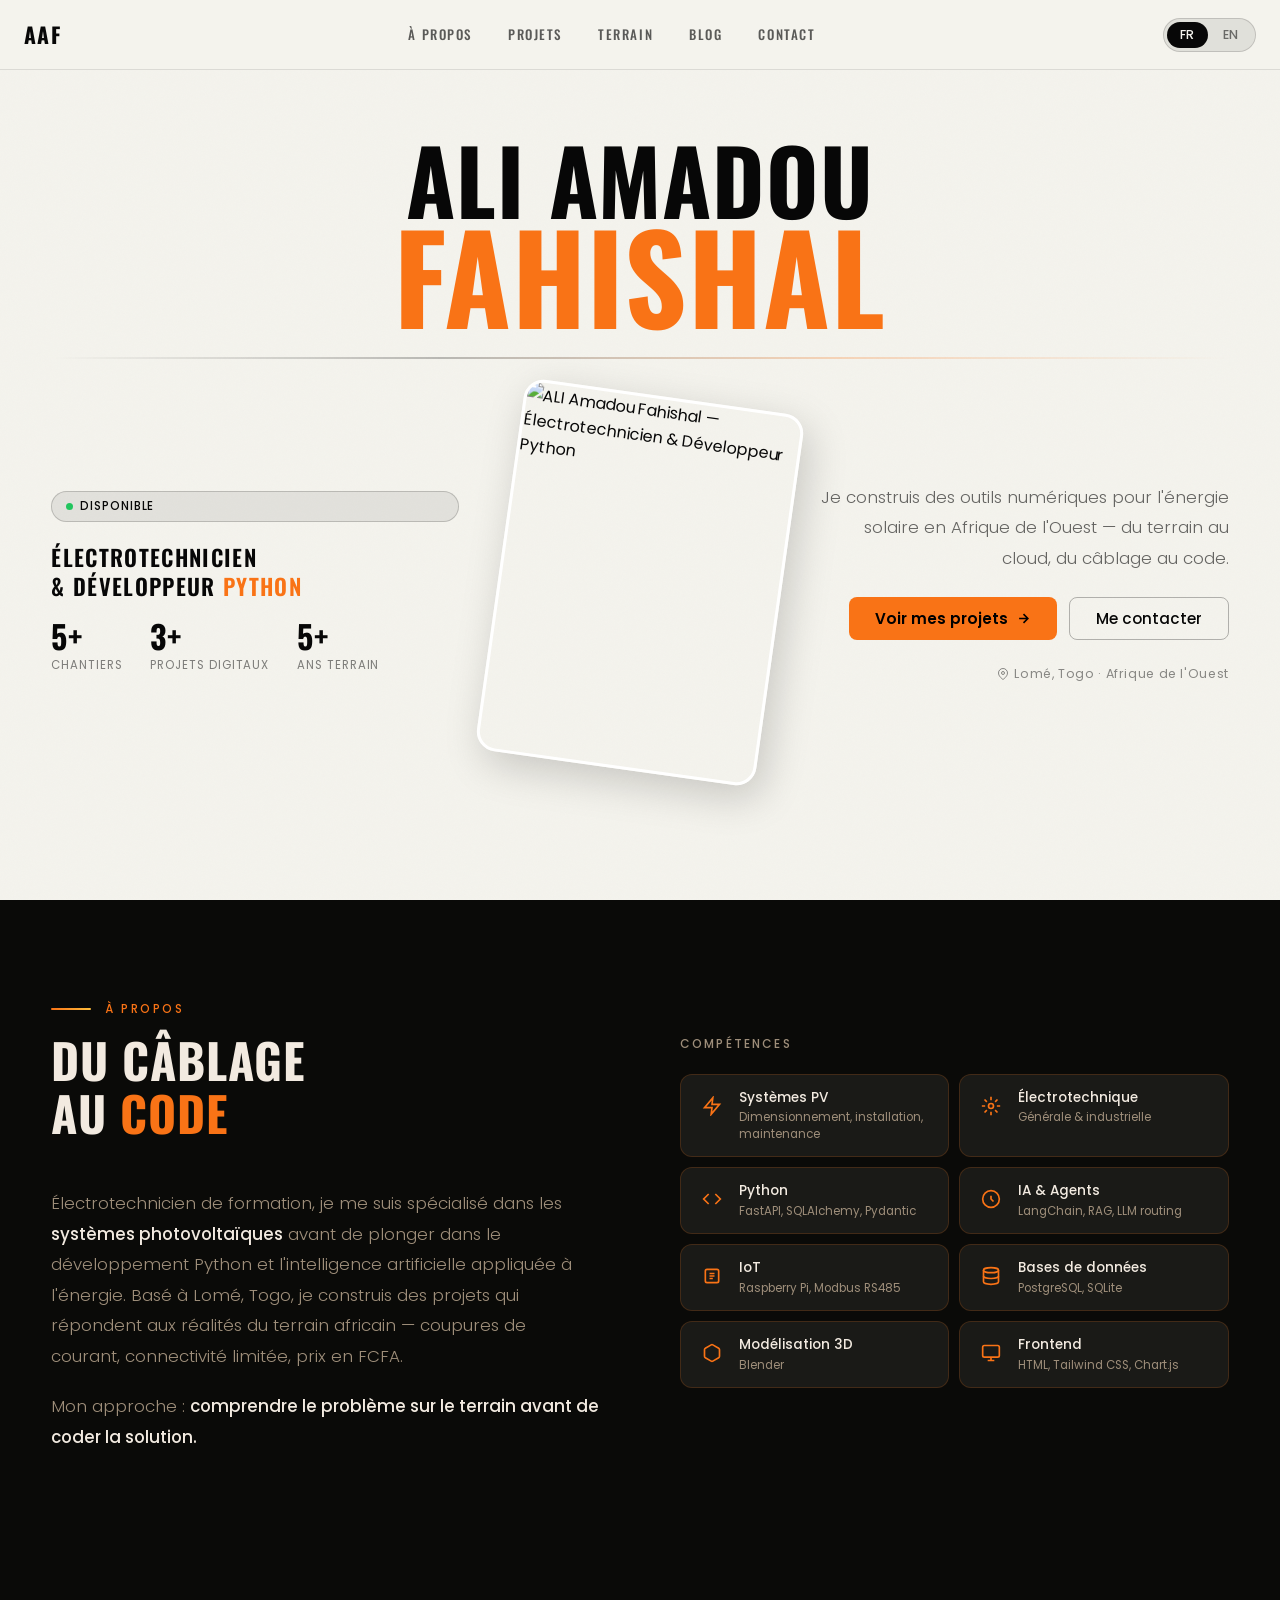
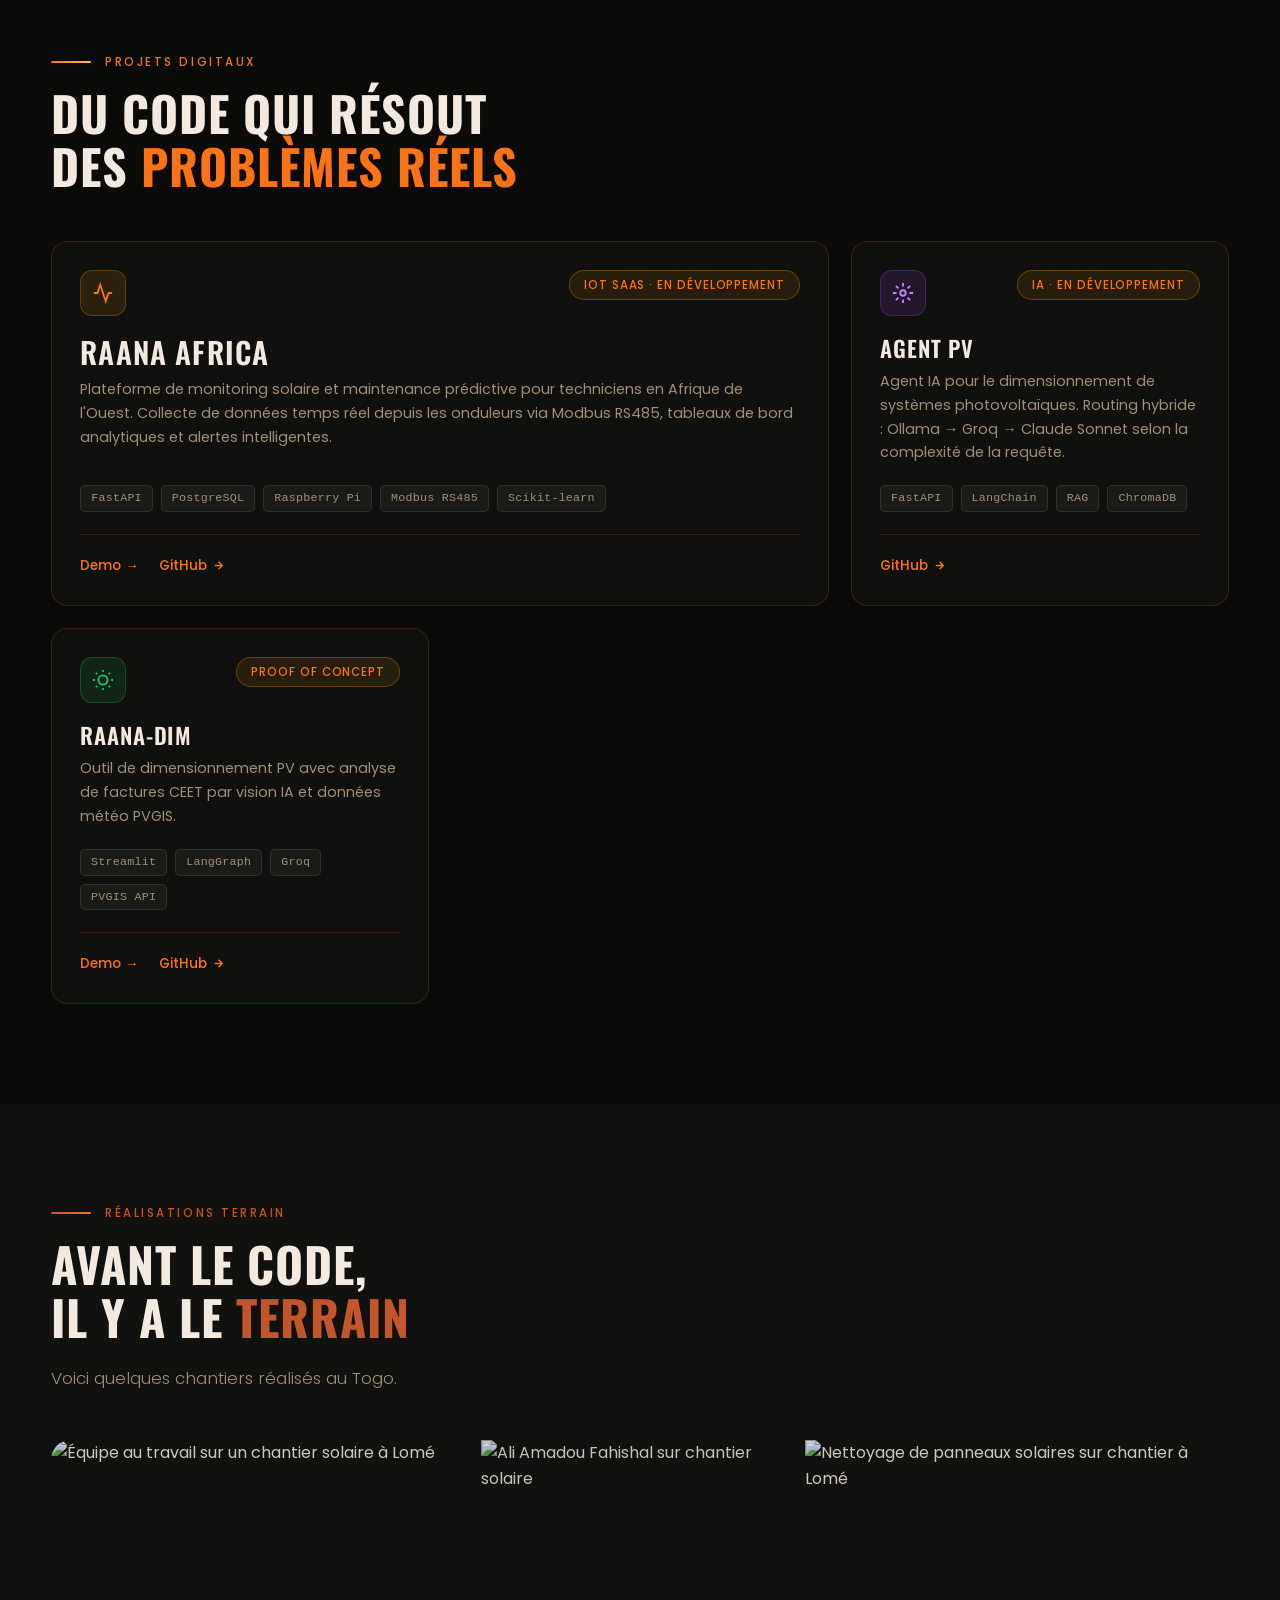
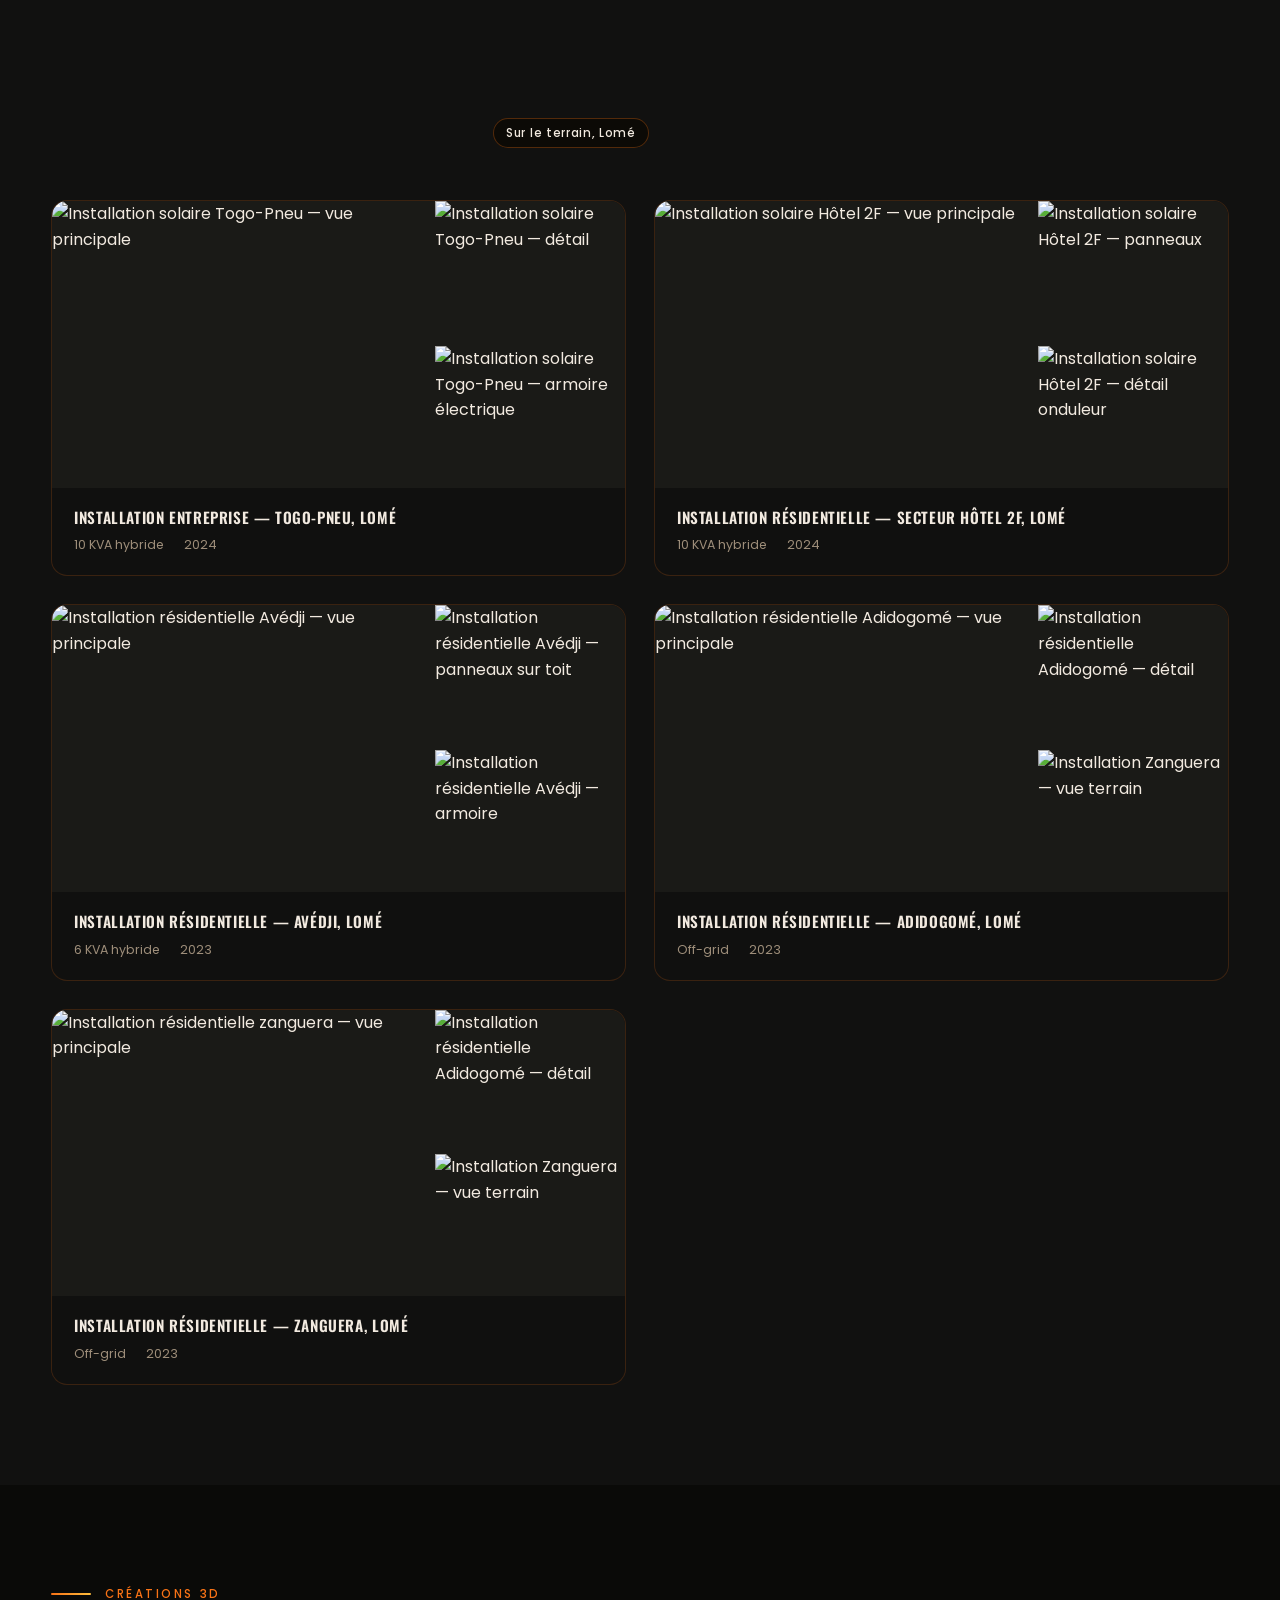
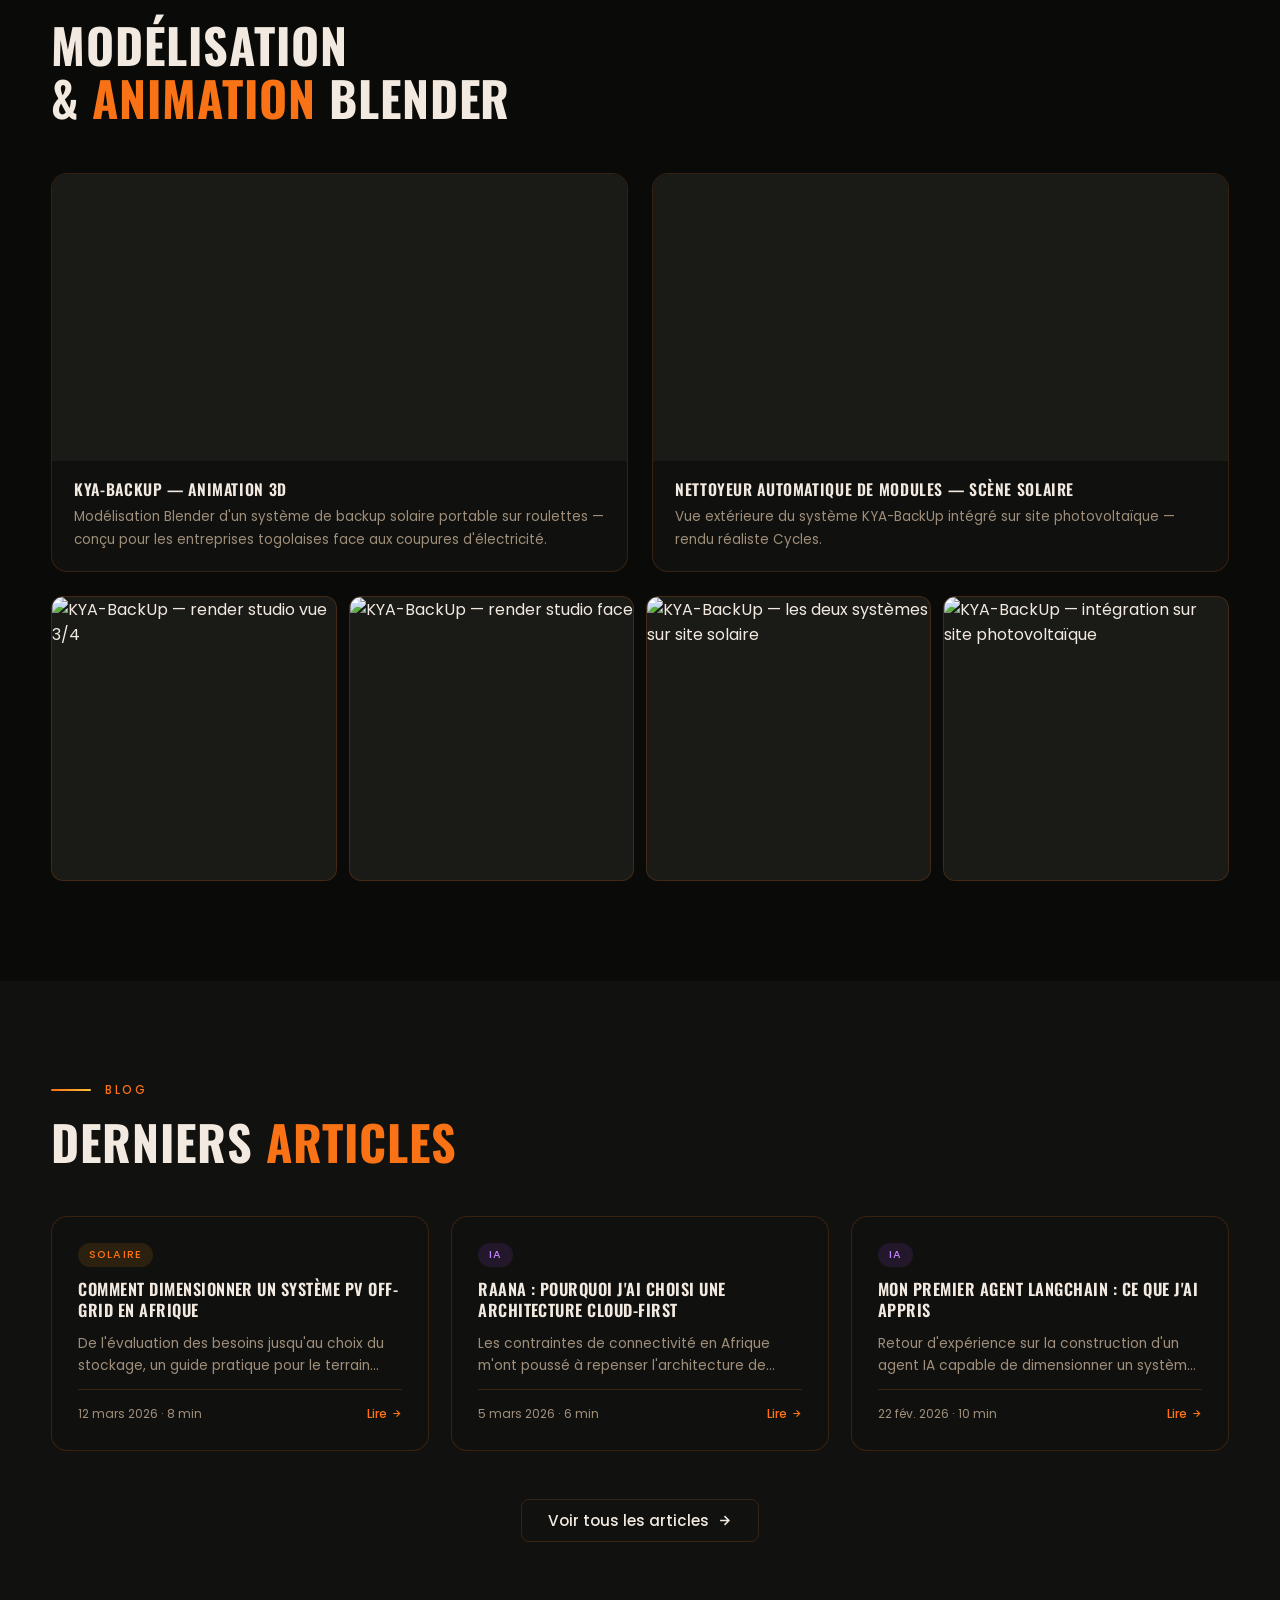
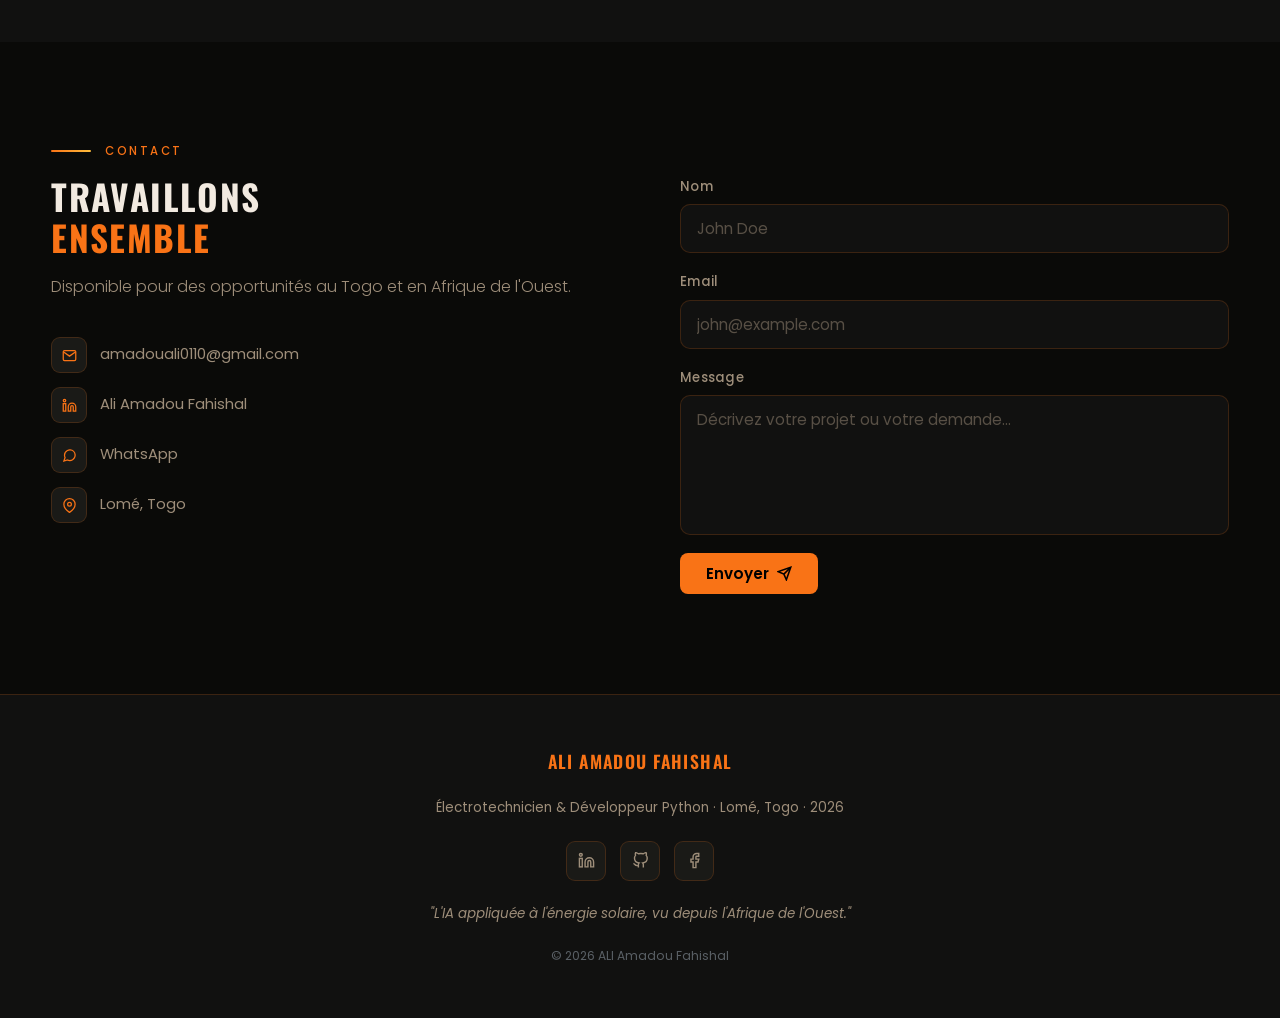
==== commit eb95e597: "correction des urls" ====
--- a/index.html
+++ b/index.html
@@ -466,9 +466,9 @@
                      loading="lazy">
               </div>
               <div class="chantier-card__gallery-item">
-                <img src="https://res.cloudinary.com/dkkwfsxjq/image/upload/q_auto/f_auto/v1775837398/img-acceuil_x8egtz.jpg"
+                <img src="https://res.cloudinary.com/dkkwfsxjq/image/upload/q_auto/f_auto/v1775948908/WhatsApp_Image_2026-04-08_at_21.43.49_2_jrhzui.jpg"
                      alt="Installation solaire Hôtel 2F — panneaux"
-                     data-lightbox="https://res.cloudinary.com/dkkwfsxjq/image/upload/q_auto/f_auto/v1775837398/img-acceuil_x8egtz.jpg"
+                     data-lightbox="https://res.cloudinary.com/dkkwfsxjq/image/upload/q_auto/f_auto/v1775948908/WhatsApp_Image_2026-04-08_at_21.43.49_2_jrhzui.jpg"
                      loading="lazy">
               </div>
               <div class="chantier-card__gallery-item">
@@ -494,21 +494,21 @@
           <article class="chantier-card fade-up">
             <div class="chantier-card__gallery" aria-label="Galerie photos Avédji">
               <div class="chantier-card__gallery-item">
-                <img src="assets/images/solaires/avedji/projetAvedi1.jpg"
+                <img src="https://res.cloudinary.com/dkkwfsxjq/image/upload/q_auto/f_auto/v1775948494/WhatsApp_Image_2026-04-08_at_21.43.52_khbtc9.jpg"
                      alt="Installation résidentielle Avédji — vue principale"
-                     data-lightbox="assets/images/solaires/avedji/projetAvedi1.jpg"
-                     loading="lazy">
-              </div>
-              <div class="chantier-card__gallery-item">
-                <img src="assets/images/solaires/avedji/projetAvedji2.jpg"
+                     data-lightbox="https://res.cloudinary.com/dkkwfsxjq/image/upload/q_auto/f_auto/v1775948494/WhatsApp_Image_2026-04-08_at_21.43.52_khbtc9.jpg"
+                     loading="lazy">
+              </div>
+              <div class="chantier-card__gallery-item">
+                <img src="https://res.cloudinary.com/dkkwfsxjq/image/upload/q_auto/f_auto/v1775948493/WhatsApp_Image_2026-04-08_at_21.43.51_2_hgebe5.jpg"
                      alt="Installation résidentielle Avédji — panneaux sur toit"
-                     data-lightbox="assets/images/solaires/avedji/projetAvedji2.jpg"
-                     loading="lazy">
-              </div>
-              <div class="chantier-card__gallery-item">
-                <img src="assets/images/solaires/avedji/projetAvedji3.jpg"
+                     data-lightbox="https://res.cloudinary.com/dkkwfsxjq/image/upload/q_auto/f_auto/v1775948493/WhatsApp_Image_2026-04-08_at_21.43.51_2_hgebe5.jpg"
+                     loading="lazy">
+              </div>
+              <div class="chantier-card__gallery-item">
+                <img src="https://res.cloudinary.com/dkkwfsxjq/image/upload/q_auto/f_auto/v1775948489/WhatsApp_Image_2026-04-08_at_21.43.51_3_rran9t.jpg"
                      alt="Installation résidentielle Avédji — armoire"
-                     data-lightbox="assets/images/solaires/avedji/projetAvedji3.jpg"
+                     data-lightbox="https://res.cloudinary.com/dkkwfsxjq/image/upload/q_auto/f_auto/v1775948489/WhatsApp_Image_2026-04-08_at_21.43.51_3_rran9t.jpg"
                      loading="lazy">
               </div>
             </div>
@@ -540,9 +540,9 @@
                      loading="lazy">
               </div>
               <div class="chantier-card__gallery-item">
-                <img src="assets/images/solaires/zanguera/projetzanguera1.jpg"
+                <img src="https://res.cloudinary.com/dkkwfsxjq/image/upload/q_auto/f_auto/v1775948742/WhatsApp_Image_2026-04-08_at_21.43.42_yiilak.jpg"
                      alt="Installation Zanguera — vue terrain"
-                     data-lightbox="assets/images/solaires/zanguera/projetzanguera1.jpg"
+                     data-lightbox="https://res.cloudinary.com/dkkwfsxjq/image/upload/q_auto/f_auto/v1775948742/WhatsApp_Image_2026-04-08_at_21.43.42_yiilak.jpg"
                      loading="lazy">
               </div>
             </div>
@@ -824,7 +824,7 @@
 
           <!-- Formulaire -->
           <div class="fade-up">
-            <form class="contact-form" action="https://formspree.io/f/placeholder" method="POST" novalidate>
+            <form class="contact-form" action="https://formspree.io/f/xaqlgzkg" method="POST" novalidate>
               <div class="form-group">
                 <label for="contact-name" class="form-label">
                   <span class="fr">Nom</span><span class="en">Name</span>
